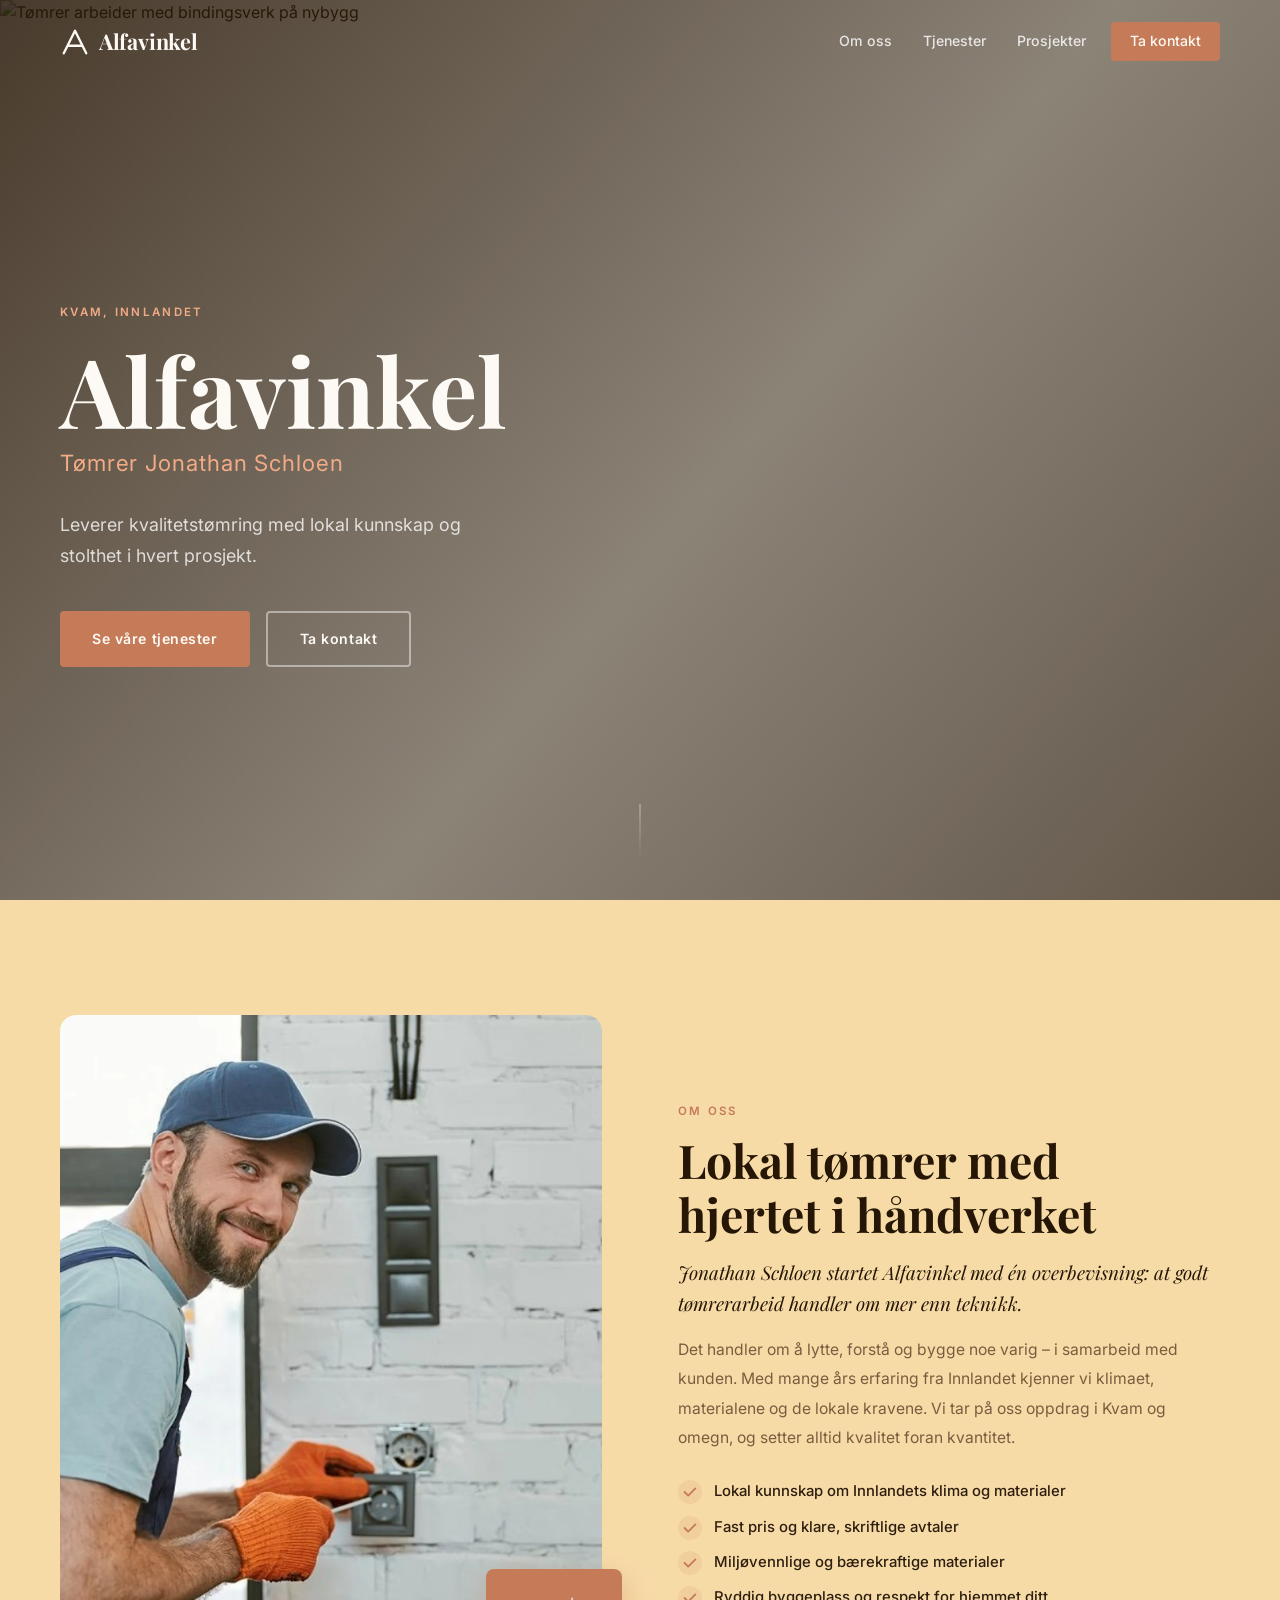
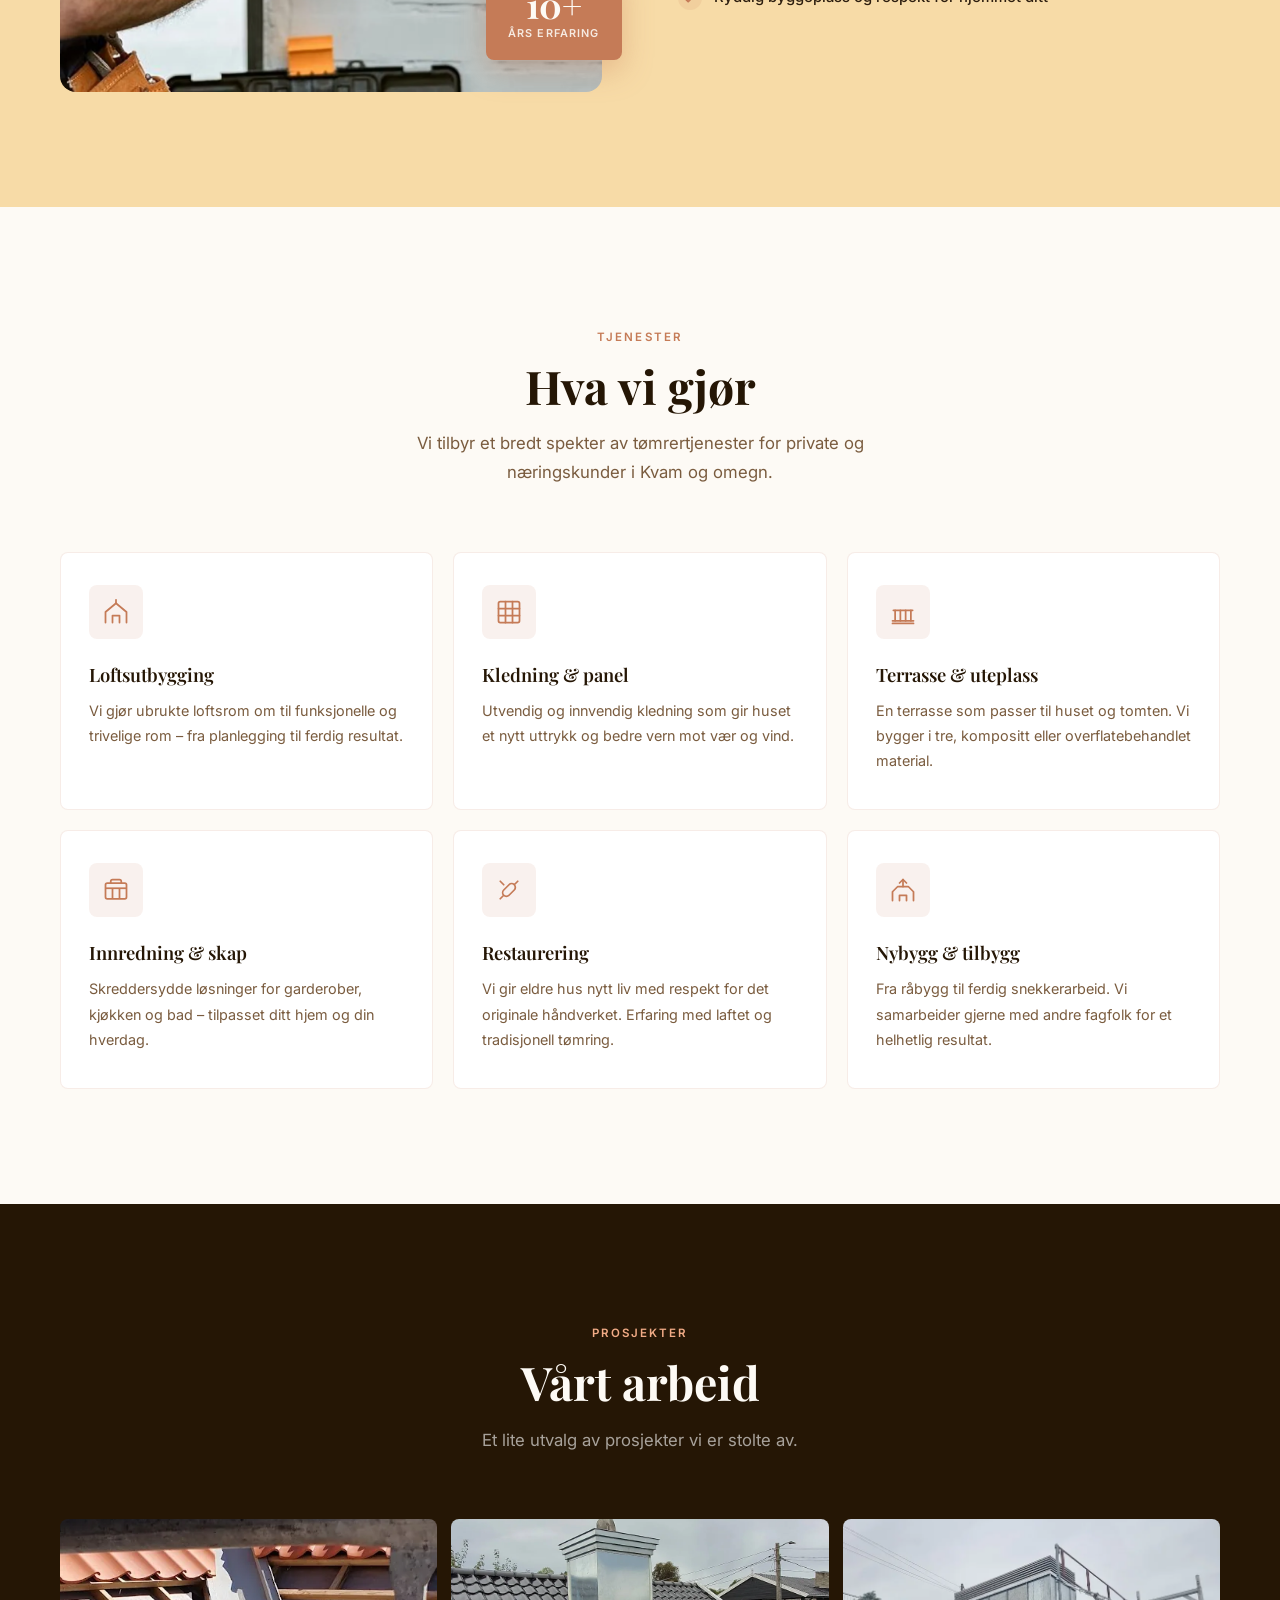
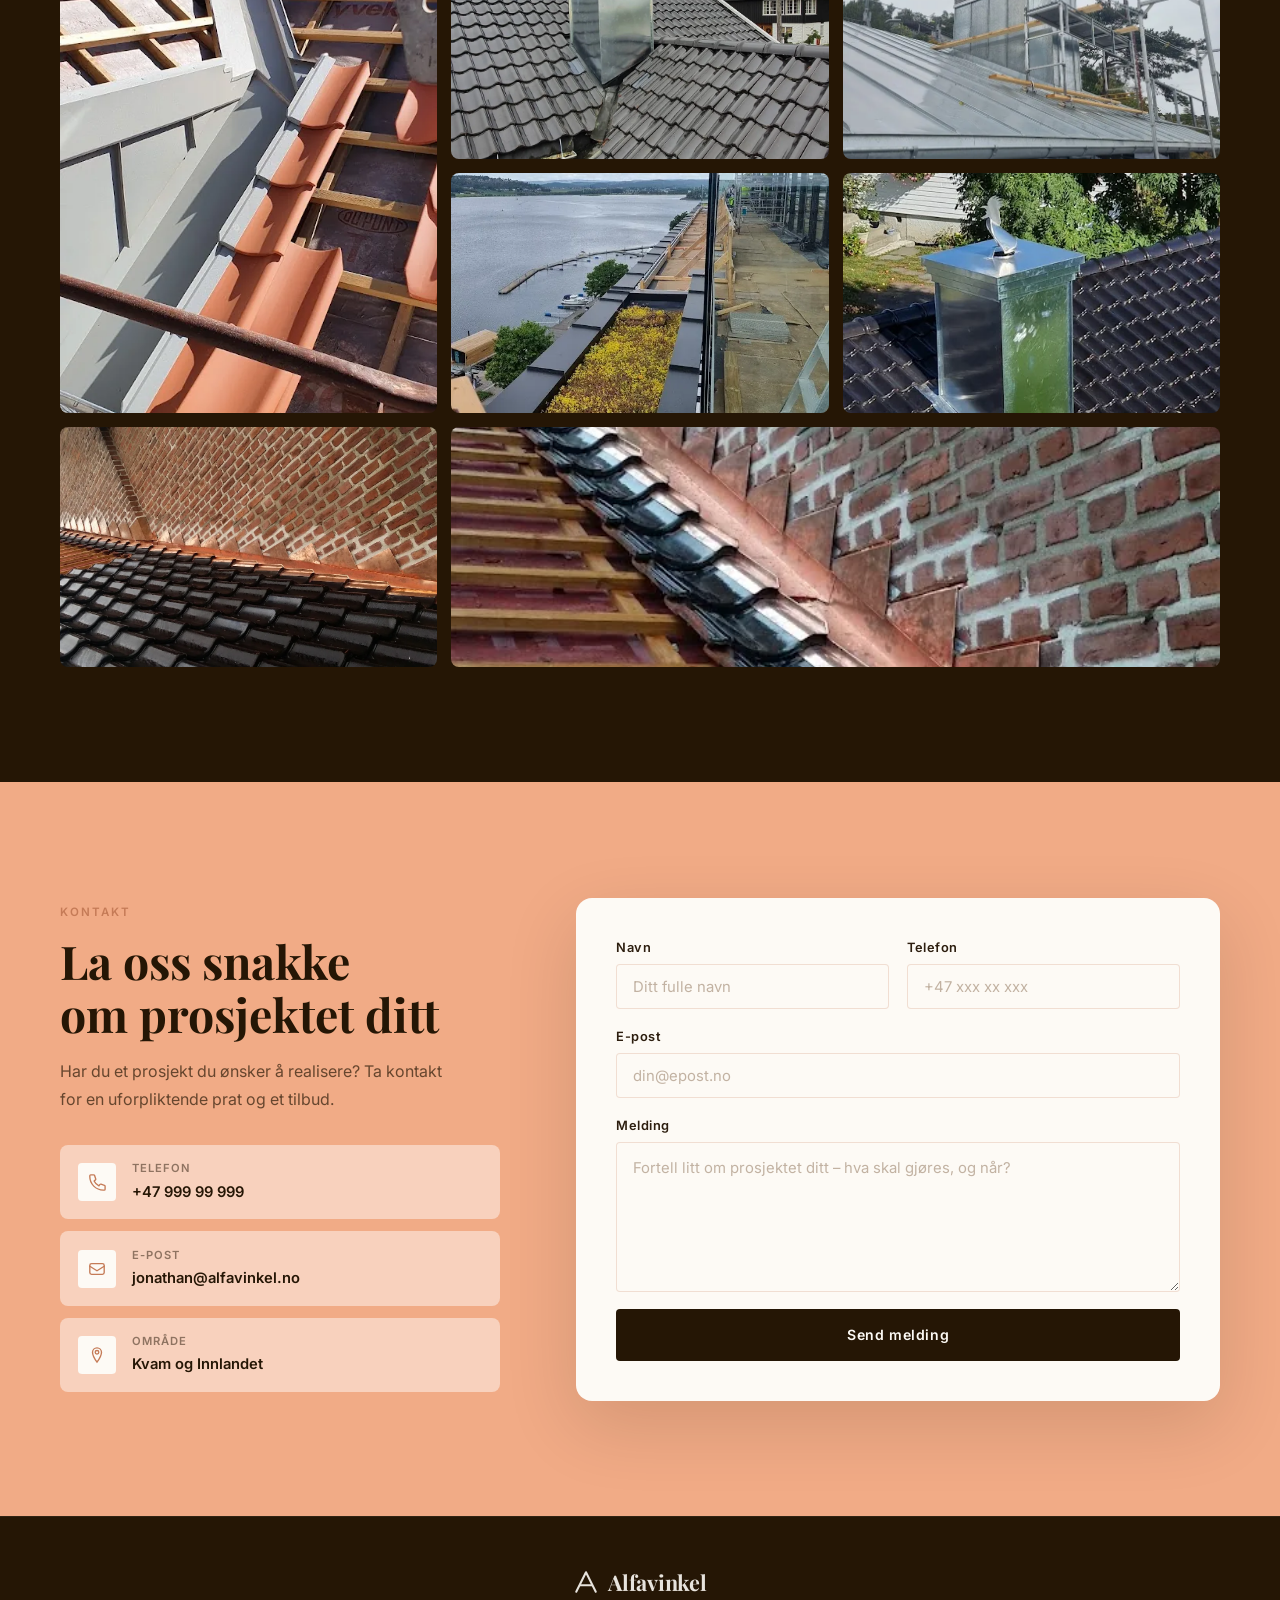
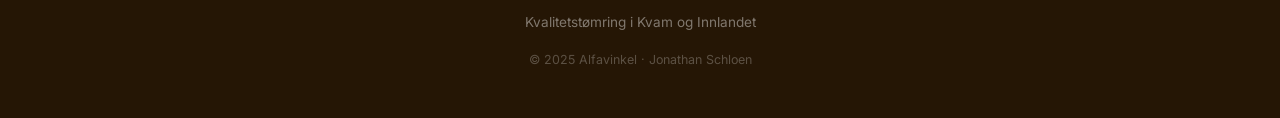
==== index.html @ 5df62e8f "Initial commit: Alfavinkel nettside Statisk nettside for tømrer Jonathan Schloen / Alfavinkel, Kvam " ====
<!DOCTYPE html>
<html lang="no">
<head>
  <meta charset="UTF-8">
  <meta name="viewport" content="width=device-width, initial-scale=1.0">
  <title>Alfavinkel – Tømrer i Kvam, Innlandet</title>
  <meta name="description" content="Alfavinkel tilbyr kvalitetstømring i Kvam og Innlandet. Jonathan Schloen – lokal tømrer med hjerte for håndverket.">
  <link rel="preconnect" href="https://fonts.googleapis.com">
  <link rel="preconnect" href="https://fonts.gstatic.com" crossorigin>
  <link href="https://fonts.googleapis.com/css2?family=Playfair+Display:ital,wght@0,400;0,600;0,700;1,400&family=Inter:wght@300;400;500;600&display=swap" rel="stylesheet">
  <link rel="stylesheet" href="style.css">
</head>
<body>

  <!-- HEADER -->
  <header class="header" id="header">
    <div class="container header__inner">
      <a href="#toppen" class="logo">
        <svg class="logo__mark" width="30" height="30" viewBox="0 0 32 32" fill="none" aria-hidden="true">
          <path d="M4 28L16 4L28 28" stroke="currentColor" stroke-width="2.5" stroke-linecap="round" stroke-linejoin="round"/>
          <path d="M9 20H23" stroke="currentColor" stroke-width="2.5" stroke-linecap="round"/>
        </svg>
        <span>Alfavinkel</span>
      </a>

      <nav class="nav" id="nav" aria-label="Hovedmeny">
        <ul class="nav__list">
          <li><a href="#om-oss" class="nav__link">Om oss</a></li>
          <li><a href="#tjenester" class="nav__link">Tjenester</a></li>
          <li><a href="#prosjekter" class="nav__link">Prosjekter</a></li>
          <li><a href="#kontakt" class="nav__link nav__cta">Ta kontakt</a></li>
        </ul>
      </nav>

      <button class="hamburger" id="hamburger" aria-label="Åpne meny" aria-expanded="false" aria-controls="nav">
        <span class="hamburger__bar"></span>
        <span class="hamburger__bar"></span>
        <span class="hamburger__bar"></span>
      </button>
    </div>
  </header>

  <!-- HERO -->
  <section class="hero" id="toppen">
    <div class="hero__media">
      <img
        src="https://images.unsplash.com/photo-1504328345606-18bbc8c9d7d1?auto=format&fit=crop&w=1920&q=80"
        alt="Tømrer arbeider med bindingsverk på nybygg"
        class="hero__img"
        loading="eager"
      >
    </div>
    <div class="hero__overlay" aria-hidden="true"></div>
    <div class="container hero__content">
      <p class="hero__eyebrow">Kvam, Innlandet</p>
      <h1 class="hero__title">Alfavinkel</h1>
      <p class="hero__subtitle">Tømrer Jonathan Schloen</p>
      <p class="hero__sub">Leverer kvalitetstømring med lokal kunnskap og stolthet i hvert prosjekt.</p>
      <div class="hero__actions">
        <a href="#tjenester" class="btn btn--primary">Se våre tjenester</a>
        <a href="#kontakt" class="btn btn--outline">Ta kontakt</a>
      </div>
    </div>
    <a href="#om-oss" class="hero__scroll" aria-label="Scroll ned til innhold">
      <div class="hero__scroll-line" aria-hidden="true"></div>
    </a>
  </section>

  <!-- OM OSS -->
  <section class="about" id="om-oss">
    <div class="about__inner">
      <div class="about__image-wrap">
        <img
          src="images/om-oss.webp"
          alt="Håndverker fra Alfavinkel i arbeid"
          class="about__img"
          loading="lazy"
        >
        <div class="about__badge" aria-hidden="true">
          <span class="about__badge-num">10+</span>
          <span class="about__badge-txt">års erfaring</span>
        </div>
      </div>
      <div class="about__content">
        <span class="section-label">Om oss</span>
        <h2 class="section-title">Lokal tømrer med<br>hjertet i håndverket</h2>
        <p class="about__lead">Jonathan Schloen startet Alfavinkel med én overbevisning: at godt tømrerarbeid handler om mer enn teknikk.</p>
        <p class="about__body">Det handler om å lytte, forstå og bygge noe varig – i samarbeid med kunden. Med mange års erfaring fra Innlandet kjenner vi klimaet, materialene og de lokale kravene. Vi tar på oss oppdrag i Kvam og omegn, og setter alltid kvalitet foran kvantitet.</p>
        <ul class="about__list">
          <li class="about__list-item">
            <svg width="20" height="20" viewBox="0 0 20 20" fill="none" aria-hidden="true"><path d="M4 10L8 14L16 6" stroke="currentColor" stroke-width="2" stroke-linecap="round" stroke-linejoin="round"/></svg>
            Lokal kunnskap om Innlandets klima og materialer
          </li>
          <li class="about__list-item">
            <svg width="20" height="20" viewBox="0 0 20 20" fill="none" aria-hidden="true"><path d="M4 10L8 14L16 6" stroke="currentColor" stroke-width="2" stroke-linecap="round" stroke-linejoin="round"/></svg>
            Fast pris og klare, skriftlige avtaler
          </li>
          <li class="about__list-item">
            <svg width="20" height="20" viewBox="0 0 20 20" fill="none" aria-hidden="true"><path d="M4 10L8 14L16 6" stroke="currentColor" stroke-width="2" stroke-linecap="round" stroke-linejoin="round"/></svg>
            Miljøvennlige og bærekraftige materialer
          </li>
          <li class="about__list-item">
            <svg width="20" height="20" viewBox="0 0 20 20" fill="none" aria-hidden="true"><path d="M4 10L8 14L16 6" stroke="currentColor" stroke-width="2" stroke-linecap="round" stroke-linejoin="round"/></svg>
            Ryddig byggeplass og respekt for hjemmet ditt
          </li>
        </ul>
      </div>
    </div>
  </section>

  <!-- TJENESTER -->
  <section class="services" id="tjenester">
    <div class="container">
      <div class="section-header">
        <span class="section-label">Tjenester</span>
        <h2 class="section-title">Hva vi gjør</h2>
        <p class="section-desc">Vi tilbyr et bredt spekter av tømrertjenester for private og næringskunder i Kvam og omegn.</p>
      </div>
      <div class="services__grid">

        <div class="service-card">
          <div class="service-card__icon" aria-hidden="true">
            <svg width="28" height="28" viewBox="0 0 32 32" fill="none">
              <path d="M4 28V16L16 6L28 16V28" stroke="currentColor" stroke-width="2" stroke-linecap="round" stroke-linejoin="round"/>
              <path d="M12 28V20H20V28" stroke="currentColor" stroke-width="2" stroke-linecap="round" stroke-linejoin="round"/>
              <path d="M16 6V2" stroke="currentColor" stroke-width="2" stroke-linecap="round"/>
            </svg>
          </div>
          <h3 class="service-card__title">Loftsutbygging</h3>
          <p class="service-card__text">Vi gjør ubrukte loftsrom om til funksjonelle og trivelige rom – fra planlegging til ferdig resultat.</p>
        </div>

        <div class="service-card">
          <div class="service-card__icon" aria-hidden="true">
            <svg width="28" height="28" viewBox="0 0 32 32" fill="none">
              <rect x="4" y="4" width="24" height="24" rx="2" stroke="currentColor" stroke-width="2"/>
              <path d="M4 12H28M4 20H28M12 4V28M20 4V28" stroke="currentColor" stroke-width="2" stroke-linecap="round"/>
            </svg>
          </div>
          <h3 class="service-card__title">Kledning & panel</h3>
          <p class="service-card__text">Utvendig og innvendig kledning som gir huset et nytt uttrykk og bedre vern mot vær og vind.</p>
        </div>

        <div class="service-card">
          <div class="service-card__icon" aria-hidden="true">
            <svg width="28" height="28" viewBox="0 0 32 32" fill="none">
              <path d="M4 26H28" stroke="currentColor" stroke-width="2" stroke-linecap="round"/>
              <path d="M7 26V14M13 26V14M19 26V14M25 26V14" stroke="currentColor" stroke-width="2" stroke-linecap="round"/>
              <path d="M5 14H27" stroke="currentColor" stroke-width="2" stroke-linecap="round"/>
              <path d="M4 29H28" stroke="currentColor" stroke-width="2" stroke-linecap="round"/>
            </svg>
          </div>
          <h3 class="service-card__title">Terrasse & uteplass</h3>
          <p class="service-card__text">En terrasse som passer til huset og tomten. Vi bygger i tre, kompositt eller overflatebehandlet material.</p>
        </div>

        <div class="service-card">
          <div class="service-card__icon" aria-hidden="true">
            <svg width="28" height="28" viewBox="0 0 32 32" fill="none">
              <rect x="4" y="8" width="24" height="18" rx="2" stroke="currentColor" stroke-width="2"/>
              <path d="M4 14H28" stroke="currentColor" stroke-width="2"/>
              <path d="M12 14V26M20 14V26" stroke="currentColor" stroke-width="2"/>
              <path d="M10 8V6C10 4.9 10.9 4 12 4H20C21.1 4 22 4.9 22 6V8" stroke="currentColor" stroke-width="2"/>
            </svg>
          </div>
          <h3 class="service-card__title">Innredning & skap</h3>
          <p class="service-card__text">Skreddersydde løsninger for garderober, kjøkken og bad – tilpasset ditt hjem og din hverdag.</p>
        </div>

        <div class="service-card">
          <div class="service-card__icon" aria-hidden="true">
            <svg width="28" height="28" viewBox="0 0 32 32" fill="none">
              <path d="M6 26L10 22M26 6L22 10M10 22C8.34 20.34 8.34 17.66 10 16L16 10C17.66 8.34 20.34 8.34 22 10C23.66 11.66 23.66 14.34 22 16L16 22C14.34 23.66 11.66 23.66 10 22Z" stroke="currentColor" stroke-width="2" stroke-linecap="round" stroke-linejoin="round"/>
              <path d="M6 6L10 10" stroke="currentColor" stroke-width="2" stroke-linecap="round"/>
            </svg>
          </div>
          <h3 class="service-card__title">Restaurering</h3>
          <p class="service-card__text">Vi gir eldre hus nytt liv med respekt for det originale håndverket. Erfaring med laftet og tradisjonell tømring.</p>
        </div>

        <div class="service-card">
          <div class="service-card__icon" aria-hidden="true">
            <svg width="28" height="28" viewBox="0 0 32 32" fill="none">
              <path d="M4 28V18L10 12H22L28 18V28" stroke="currentColor" stroke-width="2" stroke-linecap="round" stroke-linejoin="round"/>
              <path d="M16 12V4" stroke="currentColor" stroke-width="2" stroke-linecap="round"/>
              <path d="M12 8L16 4L20 8" stroke="currentColor" stroke-width="2" stroke-linecap="round" stroke-linejoin="round"/>
              <path d="M12 28V22H20V28" stroke="currentColor" stroke-width="2" stroke-linecap="round" stroke-linejoin="round"/>
            </svg>
          </div>
          <h3 class="service-card__title">Nybygg & tilbygg</h3>
          <p class="service-card__text">Fra råbygg til ferdig snekkerarbeid. Vi samarbeider gjerne med andre fagfolk for et helhetlig resultat.</p>
        </div>

      </div>
    </div>
  </section>

  <!-- PROSJEKTER / GALLERI -->
  <section class="gallery" id="prosjekter">
    <div class="container">
      <div class="section-header">
        <span class="section-label section-label--light">Prosjekter</span>
        <h2 class="section-title section-title--light">Vårt arbeid</h2>
        <p class="section-desc section-desc--light">Et lite utvalg av prosjekter vi er stolte av.</p>
      </div>
      <div class="gallery__grid">

        <div class="gallery__item">
          <img
            src="images/prosjekt-03.webp"
            alt="Prosjekt – Alfavinkel"
            loading="lazy"
          >
          <div class="gallery__overlay">
            <span class="gallery__label">Prosjekt</span>
          </div>
        </div>

        <div class="gallery__item">
          <img
            src="images/prosjekt-05.webp"
            alt="Prosjekt – Alfavinkel"
            loading="lazy"
          >
          <div class="gallery__overlay">
            <span class="gallery__label">Prosjekt</span>
          </div>
        </div>

        <div class="gallery__item">
          <img
            src="images/prosjekt-07.webp"
            alt="Prosjekt – Alfavinkel"
            loading="lazy"
          >
          <div class="gallery__overlay">
            <span class="gallery__label">Prosjekt</span>
          </div>
        </div>

        <div class="gallery__item">
          <img
            src="images/prosjekt-08.webp"
            alt="Prosjekt – Alfavinkel"
            loading="lazy"
          >
          <div class="gallery__overlay">
            <span class="gallery__label">Prosjekt</span>
          </div>
        </div>

        <div class="gallery__item">
          <img
            src="images/prosjekt-09.webp"
            alt="Prosjekt – Alfavinkel"
            loading="lazy"
          >
          <div class="gallery__overlay">
            <span class="gallery__label">Prosjekt</span>
          </div>
        </div>

        <div class="gallery__item">
          <img
            src="images/prosjekt-12.webp"
            alt="Prosjekt – Alfavinkel"
            loading="lazy"
          >
          <div class="gallery__overlay">
            <span class="gallery__label">Prosjekt</span>
          </div>
        </div>

        <div class="gallery__item">
          <img
            src="images/prosjekt-13.webp"
            alt="Prosjekt – Alfavinkel"
            loading="lazy"
          >
          <div class="gallery__overlay">
            <span class="gallery__label">Prosjekt</span>
          </div>
        </div>

      </div>
    </div>
  </section>

  <!-- KONTAKT -->
  <section class="contact" id="kontakt">
    <div class="container">
      <div class="contact__inner">
        <div class="contact__info">
          <span class="section-label">Kontakt</span>
          <h2 class="section-title">La oss snakke<br>om prosjektet ditt</h2>
          <p class="contact__intro">Har du et prosjekt du ønsker å realisere? Ta kontakt for en uforpliktende prat og et tilbud.</p>
          <div class="contact__details">

            <a href="tel:+4799999999" class="contact__detail-item">
              <div class="contact__detail-icon" aria-hidden="true">
                <svg width="18" height="18" viewBox="0 0 20 20" fill="none"><path d="M2 3C2 2.45 2.45 2 3 2H6.28C6.76 2 7.18 2.31 7.33 2.77L8.6 6.57C8.73 6.97 8.6 7.41 8.28 7.67L6.76 8.84C7.84 11.06 9.94 13.16 12.16 14.24L13.33 12.72C13.59 12.4 14.03 12.27 14.43 12.4L18.23 13.67C18.69 13.82 19 14.24 19 14.72V18C19 18.55 18.55 19 18 19H17C8.72 19 2 12.28 2 4V3Z" stroke="currentColor" stroke-width="1.5" stroke-linejoin="round"/></svg>
              </div>
              <div>
                <span class="contact__detail-label">Telefon</span>
                <span class="contact__detail-value">+47 999 99 999</span>
              </div>
            </a>

            <a href="mailto:jonathan@alfavinkel.no" class="contact__detail-item">
              <div class="contact__detail-icon" aria-hidden="true">
                <svg width="18" height="18" viewBox="0 0 20 20" fill="none"><rect x="2" y="4" width="16" height="12" rx="2" stroke="currentColor" stroke-width="1.5"/><path d="M2 7L10 12L18 7" stroke="currentColor" stroke-width="1.5" stroke-linecap="round"/></svg>
              </div>
              <div>
                <span class="contact__detail-label">E-post</span>
                <span class="contact__detail-value">jonathan@alfavinkel.no</span>
              </div>
            </a>

            <div class="contact__detail-item">
              <div class="contact__detail-icon" aria-hidden="true">
                <svg width="18" height="18" viewBox="0 0 20 20" fill="none"><path d="M10 2C7.24 2 5 4.24 5 7C5 11.25 10 18 10 18C10 18 15 11.25 15 7C15 4.24 12.76 2 10 2ZM10 9C8.9 9 8 8.1 8 7C8 5.9 8.9 5 10 5C11.1 5 12 5.9 12 7C12 8.1 11.1 9 10 9Z" stroke="currentColor" stroke-width="1.5"/></svg>
              </div>
              <div>
                <span class="contact__detail-label">Område</span>
                <span class="contact__detail-value">Kvam og Innlandet</span>
              </div>
            </div>

          </div>
        </div>

        <form class="contact__form" onsubmit="return false;" novalidate>
          <div class="form-row">
            <div class="form-group">
              <label for="name">Navn</label>
              <input type="text" id="name" name="name" placeholder="Ditt fulle navn" autocomplete="name">
            </div>
            <div class="form-group">
              <label for="phone">Telefon</label>
              <input type="tel" id="phone" name="phone" placeholder="+47 xxx xx xxx" autocomplete="tel">
            </div>
          </div>
          <div class="form-group">
            <label for="email">E-post</label>
            <input type="email" id="email" name="email" placeholder="din@epost.no" autocomplete="email">
          </div>
          <div class="form-group">
            <label for="message">Melding</label>
            <textarea id="message" name="message" rows="5" placeholder="Fortell litt om prosjektet ditt – hva skal gjøres, og når?"></textarea>
          </div>
          <button type="submit" class="btn btn--dark btn--full">Send melding</button>
        </form>

      </div>
    </div>
  </section>

  <!-- FOOTER -->
  <footer class="footer">
    <div class="container footer__inner">
      <a href="#toppen" class="logo footer__logo">
        <svg class="logo__mark" width="26" height="26" viewBox="0 0 32 32" fill="none" aria-hidden="true">
          <path d="M4 28L16 4L28 28" stroke="currentColor" stroke-width="2.5" stroke-linecap="round" stroke-linejoin="round"/>
          <path d="M9 20H23" stroke="currentColor" stroke-width="2.5" stroke-linecap="round"/>
        </svg>
        <span>Alfavinkel</span>
      </a>
      <p class="footer__tagline">Kvalitetstømring i Kvam og Innlandet</p>
      <p class="footer__copy">© 2025 Alfavinkel · Jonathan Schloen</p>
    </div>
  </footer>

  <script src="script.js"></script>
</body>
</html>
---- style.css ----
/* =============================================
   ALFAVINKEL · style.css
   ============================================= */

:root {
  --dark:   #251605;
  --accent: #C57B57;
  --warm:   #F1AB86;
  --light:  #F7DBA7;
  --steel:  #9CAFB7;
  --white:  #FDFAF5;
  --text:   #2D1E0F;
  --muted:  #7A5C3F;

  --ff-heading: 'Playfair Display', Georgia, serif;
  --ff-body:    'Inter', system-ui, -apple-system, sans-serif;

  --radius-sm: 4px;
  --radius:    8px;
  --radius-lg: 16px;

  --ease: cubic-bezier(0.4, 0, 0.2, 1);
  --t:    0.28s;

  --container: 1160px;
}

/* =============================================
   RESET & BASE
   ============================================= */
*, *::before, *::after {
  box-sizing: border-box;
  margin: 0;
  padding: 0;
}

html {
  scroll-behavior: smooth;
  -webkit-text-size-adjust: 100%;
}

body {
  font-family: var(--ff-body);
  font-size: 1rem;
  line-height: 1.6;
  color: var(--text);
  background: var(--white);
  overflow-x: hidden;
}

img {
  display: block;
  max-width: 100%;
}

a {
  text-decoration: none;
  color: inherit;
}

ul {
  list-style: none;
}

button {
  cursor: pointer;
  border: none;
  background: none;
  font: inherit;
}

/* =============================================
   UTILITY
   ============================================= */
.container {
  width: min(var(--container), 100% - 2.5rem);
  margin-inline: auto;
}

/* Section labels */
.section-label {
  display: inline-block;
  font-size: 0.72rem;
  font-weight: 600;
  letter-spacing: 0.18em;
  text-transform: uppercase;
  color: var(--accent);
  margin-bottom: 0.85rem;
}
.section-label--light {
  color: var(--warm);
}

/* Section headings */
.section-title {
  font-family: var(--ff-heading);
  font-size: clamp(1.9rem, 3.8vw, 2.9rem);
  font-weight: 700;
  line-height: 1.15;
  color: var(--dark);
  margin-bottom: 1rem;
}
.section-title--light {
  color: var(--white);
}

/* Section desc */
.section-desc {
  font-size: 1.05rem;
  color: var(--muted);
  line-height: 1.75;
  max-width: 480px;
}
.section-desc--light {
  color: rgba(255, 255, 255, 0.6);
}

/* Centered section header */
.section-header {
  text-align: center;
  margin-bottom: clamp(2.5rem, 5vw, 4rem);
}
.section-header .section-desc {
  margin-inline: auto;
}

/* =============================================
   BUTTONS
   ============================================= */
.btn {
  display: inline-flex;
  align-items: center;
  justify-content: center;
  gap: 0.5rem;
  padding: 0.9rem 2rem;
  font-family: var(--ff-body);
  font-size: 0.88rem;
  font-weight: 600;
  letter-spacing: 0.04em;
  border-radius: var(--radius-sm);
  transition: background var(--t) var(--ease),
              color var(--t) var(--ease),
              border-color var(--t) var(--ease),
              transform var(--t) var(--ease),
              box-shadow var(--t) var(--ease);
  min-height: 50px;
  white-space: nowrap;
}

.btn--primary {
  background: var(--accent);
  color: var(--white);
}
.btn--primary:hover {
  background: #ae6340;
  transform: translateY(-2px);
  box-shadow: 0 8px 24px rgba(197, 123, 87, 0.38);
}

.btn--outline {
  background: transparent;
  color: var(--white);
  border: 2px solid rgba(255, 255, 255, 0.45);
}
.btn--outline:hover {
  background: rgba(255, 255, 255, 0.1);
  border-color: rgba(255, 255, 255, 0.85);
}

.btn--dark {
  background: var(--dark);
  color: var(--white);
}
.btn--dark:hover {
  background: #3d2510;
  transform: translateY(-2px);
  box-shadow: 0 8px 24px rgba(37, 22, 5, 0.3);
}

.btn--full {
  width: 100%;
}

/* =============================================
   HEADER
   ============================================= */
.header {
  position: fixed;
  inset-block-start: 0;
  inset-inline: 0;
  z-index: 200;
  padding-block: 1.4rem;
  transition: background var(--t) var(--ease),
              padding var(--t) var(--ease),
              box-shadow var(--t) var(--ease);
}

.header.scrolled {
  background: var(--dark);
  padding-block: 0.9rem;
  box-shadow: 0 2px 24px rgba(0, 0, 0, 0.35);
}

.header__inner {
  display: flex;
  align-items: center;
  justify-content: space-between;
  gap: 1.5rem;
}

/* Logo */
.logo {
  display: flex;
  align-items: center;
  gap: 0.55rem;
  color: var(--white);
  font-family: var(--ff-heading);
  font-size: 1.35rem;
  font-weight: 700;
  letter-spacing: -0.01em;
  flex-shrink: 0;
}
.logo__mark {
  flex-shrink: 0;
}

/* Nav */
.nav__list {
  display: flex;
  align-items: center;
  gap: 0.15rem;
}

.nav__link {
  display: block;
  padding: 0.5rem 0.9rem;
  color: rgba(255, 255, 255, 0.82);
  font-size: 0.88rem;
  font-weight: 500;
  border-radius: var(--radius-sm);
  transition: color var(--t), background var(--t);
}
.nav__link:hover {
  color: var(--white);
  background: rgba(255, 255, 255, 0.09);
}

.nav__cta {
  background: var(--accent);
  color: var(--white) !important;
  padding: 0.5rem 1.2rem;
  margin-left: 0.5rem;
}
.nav__cta:hover {
  background: #ae6340 !important;
}

/* Hamburger */
.hamburger {
  display: none;
  flex-direction: column;
  justify-content: center;
  gap: 5px;
  width: 44px;
  height: 44px;
  padding: 0.6rem;
  flex-shrink: 0;
}
.hamburger__bar {
  display: block;
  width: 22px;
  height: 2px;
  background: var(--white);
  border-radius: 2px;
  transition: transform var(--t) var(--ease),
              opacity var(--t) var(--ease);
  transform-origin: center;
}
.hamburger.open .hamburger__bar:nth-child(1) {
  transform: translateY(7px) rotate(45deg);
}
.hamburger.open .hamburger__bar:nth-child(2) {
  opacity: 0;
  transform: scaleX(0);
}
.hamburger.open .hamburger__bar:nth-child(3) {
  transform: translateY(-7px) rotate(-45deg);
}

/* =============================================
   HERO
   ============================================= */
.hero {
  position: relative;
  height: 100svh;
  min-height: 580px;
  max-height: 1000px;
  display: flex;
  align-items: center;
  overflow: hidden;
}

.hero__media {
  position: absolute;
  inset: 0;
}

.hero__img {
  width: 100%;
  height: 100%;
  object-fit: cover;
  transform: scale(1.06);
  animation: heroZoom 14s var(--ease) forwards;
}

@keyframes heroZoom {
  to { transform: scale(1); }
}

.hero__overlay {
  position: absolute;
  inset: 0;
  background: linear-gradient(
    130deg,
    rgba(37, 22, 5, 0.84) 0%,
    rgba(37, 22, 5, 0.52) 55%,
    rgba(37, 22, 5, 0.72) 100%
  );
}

.hero__content {
  position: relative;
  z-index: 2;
  padding-top: 70px;
  animation: fadeUp 0.85s var(--ease) 0.15s both;
}

@keyframes fadeUp {
  from {
    opacity: 0;
    transform: translateY(28px);
  }
  to {
    opacity: 1;
    transform: translateY(0);
  }
}

.hero__eyebrow {
  font-size: 0.72rem;
  font-weight: 600;
  letter-spacing: 0.2em;
  text-transform: uppercase;
  color: var(--warm);
  margin-bottom: 1.2rem;
}

.hero__title {
  font-family: var(--ff-heading);
  font-size: clamp(3rem, 7.5vw, 6.5rem);
  font-weight: 700;
  line-height: 1.0;
  color: var(--white);
  margin-bottom: 0.5rem;
}

.hero__subtitle {
  font-family: var(--ff-body);
  font-size: clamp(1rem, 2vw, 1.4rem);
  font-weight: 400;
  letter-spacing: 0.04em;
  color: var(--warm);
  margin-bottom: 1.75rem;
}

.hero__sub {
  font-size: clamp(0.95rem, 1.6vw, 1.12rem);
  line-height: 1.75;
  color: rgba(255, 255, 255, 0.78);
  margin-bottom: 2.5rem;
  max-width: 460px;
}

.hero__actions {
  display: flex;
  gap: 1rem;
  flex-wrap: wrap;
}

/* Scroll indicator */
.hero__scroll {
  position: absolute;
  bottom: 2.5rem;
  left: 50%;
  transform: translateX(-50%);
  z-index: 2;
  display: flex;
  flex-direction: column;
  align-items: center;
}

.hero__scroll-line {
  width: 1px;
  height: 56px;
  background: linear-gradient(to bottom, rgba(255,255,255,0.55), transparent);
  animation: scrollAnim 2.2s ease-in-out infinite;
}

@keyframes scrollAnim {
  0%   { transform: scaleY(0); transform-origin: top; opacity: 1; }
  45%  { transform: scaleY(1); transform-origin: top; opacity: 1; }
  46%  { transform-origin: bottom; }
  100% { transform: scaleY(0); transform-origin: bottom; opacity: 0; }
}

/* =============================================
   ABOUT
   ============================================= */
.about {
  background: var(--light);
  padding-block: clamp(4rem, 9vw, 7.5rem);
}

.about__inner {
  width: min(var(--container), 100% - 2.5rem);
  margin-inline: auto;
  display: grid;
  grid-template-columns: 1fr 1fr;
  gap: clamp(2.5rem, 6vw, 5.5rem);
  align-items: center;
}

.about__image-wrap {
  position: relative;
  border-radius: var(--radius-lg);
  overflow: visible;
  aspect-ratio: 4 / 5;
}

.about__img {
  width: 100%;
  height: 100%;
  object-fit: cover;
  border-radius: var(--radius-lg);
  transition: transform 0.65s var(--ease);
}
.about__image-wrap:hover .about__img {
  transform: scale(1.03);
}

/* Clip overflow on hover zoom */
.about__image-wrap::before {
  content: '';
  position: absolute;
  inset: 0;
  border-radius: var(--radius-lg);
  overflow: hidden;
  z-index: 0;
  pointer-events: none;
}

.about__badge {
  position: absolute;
  bottom: 2rem;
  right: -1.25rem;
  background: var(--accent);
  color: var(--white);
  padding: 1.1rem 1.4rem;
  border-radius: var(--radius);
  text-align: center;
  box-shadow: 0 10px 30px rgba(197, 123, 87, 0.38);
  z-index: 2;
}
.about__badge-num {
  display: block;
  font-family: var(--ff-heading);
  font-size: 2.2rem;
  font-weight: 700;
  line-height: 1;
  margin-bottom: 0.2rem;
}
.about__badge-txt {
  display: block;
  font-size: 0.68rem;
  font-weight: 600;
  letter-spacing: 0.1em;
  text-transform: uppercase;
  opacity: 0.88;
}

.about__content {
  padding-block: 1rem;
}

.about__lead {
  font-family: var(--ff-heading);
  font-size: 1.18rem;
  font-style: italic;
  color: var(--dark);
  line-height: 1.65;
  margin-bottom: 1rem;
}

.about__body {
  font-size: 0.98rem;
  line-height: 1.85;
  color: var(--muted);
  margin-bottom: 1.8rem;
}

.about__list {
  display: flex;
  flex-direction: column;
  gap: 0.7rem;
}

.about__list-item {
  display: flex;
  align-items: center;
  gap: 0.75rem;
  font-size: 0.93rem;
  font-weight: 500;
  color: var(--text);
}
.about__list-item svg {
  color: var(--accent);
  flex-shrink: 0;
  background: rgba(197, 123, 87, 0.12);
  border-radius: 50%;
  padding: 3px;
  width: 24px;
  height: 24px;
}

/* =============================================
   SERVICES
   ============================================= */
.services {
  padding-block: clamp(4rem, 9vw, 7.5rem);
  background: #FDFAF5;
}

.services__grid {
  display: grid;
  grid-template-columns: repeat(3, 1fr);
  gap: 1.25rem;
}

.service-card {
  padding: 2rem 1.75rem 2.25rem;
  background: #fff;
  border: 1.5px solid rgba(197, 123, 87, 0.14);
  border-radius: var(--radius);
  transition: border-color var(--t) var(--ease),
              transform var(--t) var(--ease),
              box-shadow var(--t) var(--ease);
}
.service-card:hover {
  border-color: var(--accent);
  transform: translateY(-5px);
  box-shadow: 0 18px 48px rgba(37, 22, 5, 0.08);
}

.service-card__icon {
  width: 54px;
  height: 54px;
  background: rgba(197, 123, 87, 0.1);
  border-radius: var(--radius);
  display: flex;
  align-items: center;
  justify-content: center;
  color: var(--accent);
  margin-bottom: 1.3rem;
  transition: background var(--t) var(--ease),
              color var(--t) var(--ease);
}
.service-card:hover .service-card__icon {
  background: var(--accent);
  color: var(--white);
}

.service-card__title {
  font-family: var(--ff-heading);
  font-size: 1.15rem;
  font-weight: 600;
  color: var(--dark);
  margin-bottom: 0.55rem;
}

.service-card__text {
  font-size: 0.9rem;
  line-height: 1.75;
  color: var(--muted);
}

/* =============================================
   GALLERY
   ============================================= */
.gallery {
  background: var(--dark);
  padding-block: clamp(4rem, 9vw, 7.5rem);
}

.gallery__grid {
  display: grid;
  grid-template-columns: repeat(3, 1fr);
  grid-template-rows: 240px 240px 240px;
  gap: 0.875rem;
}

/* Explicit placement for asymmetric 7-bilde layout */
.gallery__item:nth-child(1) { grid-column: 1;     grid-row: 1 / 3; }
.gallery__item:nth-child(2) { grid-column: 2;     grid-row: 1; }
.gallery__item:nth-child(3) { grid-column: 3;     grid-row: 1; }
.gallery__item:nth-child(4) { grid-column: 2;     grid-row: 2; }
.gallery__item:nth-child(5) { grid-column: 3;     grid-row: 2; }
.gallery__item:nth-child(6) { grid-column: 1;     grid-row: 3; }
.gallery__item:nth-child(7) { grid-column: 2 / 4; grid-row: 3; }

.gallery__item {
  position: relative;
  border-radius: var(--radius);
  overflow: hidden;
  background: rgba(255,255,255,0.05);
}

.gallery__item img {
  width: 100%;
  height: 100%;
  object-fit: cover;
  transition: transform 0.65s var(--ease);
}
.gallery__item:hover img {
  transform: scale(1.07);
}

.gallery__overlay {
  position: absolute;
  inset: 0;
  background: linear-gradient(
    to top,
    rgba(37, 22, 5, 0.78) 0%,
    transparent 55%
  );
  opacity: 0;
  transition: opacity var(--t) var(--ease);
  display: flex;
  align-items: flex-end;
  padding: 1.25rem 1.35rem;
}
.gallery__item:hover .gallery__overlay {
  opacity: 1;
}

.gallery__label {
  color: var(--white);
  font-size: 0.8rem;
  font-weight: 600;
  letter-spacing: 0.1em;
  text-transform: uppercase;
  border-bottom: 2px solid var(--accent);
  padding-bottom: 2px;
}

/* =============================================
   CONTACT
   ============================================= */
.contact {
  background: var(--warm);
  padding-block: clamp(4rem, 9vw, 7.5rem);
}

.contact__inner {
  display: grid;
  grid-template-columns: 1fr 1.1fr;
  gap: clamp(2.5rem, 6vw, 5rem);
  align-items: start;
}

.contact .section-title {
  color: var(--dark);
}

.contact__intro {
  font-size: 1rem;
  line-height: 1.75;
  color: rgba(37, 22, 5, 0.68);
  margin-bottom: 2rem;
  max-width: 400px;
}

.contact__details {
  display: flex;
  flex-direction: column;
  gap: 0.75rem;
}

.contact__detail-item {
  display: flex;
  align-items: center;
  gap: 1rem;
  padding: 0.95rem 1.1rem;
  background: rgba(255, 255, 255, 0.45);
  border-radius: var(--radius);
  color: var(--dark);
  transition: background var(--t) var(--ease),
              transform var(--t) var(--ease);
}
.contact__detail-item:hover {
  background: rgba(255, 255, 255, 0.65);
  transform: translateX(4px);
}

.contact__detail-icon {
  width: 38px;
  height: 38px;
  background: var(--white);
  border-radius: var(--radius-sm);
  display: flex;
  align-items: center;
  justify-content: center;
  color: var(--accent);
  flex-shrink: 0;
}

.contact__detail-label {
  display: block;
  font-size: 0.7rem;
  font-weight: 600;
  letter-spacing: 0.1em;
  text-transform: uppercase;
  color: rgba(37, 22, 5, 0.5);
  margin-bottom: 0.15rem;
}
.contact__detail-value {
  display: block;
  font-size: 0.92rem;
  font-weight: 600;
  color: var(--dark);
}

/* Form */
.contact__form {
  background: var(--white);
  border-radius: var(--radius-lg);
  padding: clamp(1.75rem, 4vw, 2.5rem);
  box-shadow: 0 24px 72px rgba(37, 22, 5, 0.14);
  display: flex;
  flex-direction: column;
  gap: 1.1rem;
}

.form-row {
  display: grid;
  grid-template-columns: 1fr 1fr;
  gap: 1.1rem;
}

.form-group {
  display: flex;
  flex-direction: column;
  gap: 0.38rem;
}

.form-group label {
  font-size: 0.8rem;
  font-weight: 600;
  letter-spacing: 0.04em;
  color: var(--text);
}

.form-group input,
.form-group textarea {
  padding: 0.78rem 1rem;
  border: 1.5px solid rgba(197, 123, 87, 0.22);
  border-radius: var(--radius-sm);
  font-family: var(--ff-body);
  font-size: 0.93rem;
  color: var(--text);
  background: var(--white);
  transition: border-color var(--t) var(--ease),
              box-shadow var(--t) var(--ease);
  outline: none;
  -webkit-appearance: none;
}
.form-group input::placeholder,
.form-group textarea::placeholder {
  color: rgba(122, 92, 63, 0.45);
}
.form-group input:focus,
.form-group textarea:focus {
  border-color: var(--accent);
  box-shadow: 0 0 0 3px rgba(197, 123, 87, 0.14);
}

.form-group textarea {
  resize: vertical;
  min-height: 120px;
  line-height: 1.65;
}

/* =============================================
   FOOTER
   ============================================= */
.footer {
  background: var(--dark);
  padding-block: 3rem;
  border-top: 1px solid rgba(255, 255, 255, 0.06);
}

.footer__inner {
  display: flex;
  flex-direction: column;
  align-items: center;
  gap: 0.6rem;
  text-align: center;
}

.footer__logo {
  color: var(--white);
  opacity: 0.9;
  transition: opacity var(--t);
}
.footer__logo:hover {
  opacity: 1;
}

.footer__tagline {
  font-size: 0.85rem;
  color: rgba(255, 255, 255, 0.42);
  margin-top: 0.2rem;
}

.footer__copy {
  font-size: 0.78rem;
  color: rgba(255, 255, 255, 0.25);
  margin-top: 0.4rem;
}

/* =============================================
   SCROLL ANIMATIONS
   ============================================= */
.service-card,
.gallery__item,
.contact__detail-item,
.about__content,
.about__image-wrap {
  opacity: 0;
  transform: translateY(22px);
  transition: opacity 0.55s var(--ease),
              transform 0.55s var(--ease);
}

.service-card.is-visible,
.gallery__item.is-visible,
.contact__detail-item.is-visible,
.about__content.is-visible,
.about__image-wrap.is-visible {
  opacity: 1;
  transform: translateY(0);
}

/* =============================================
   RESPONSIVE — TABLET (max 960px)
   ============================================= */
@media (max-width: 960px) {
  .services__grid {
    grid-template-columns: repeat(2, 1fr);
  }

  .about__inner {
    grid-template-columns: 1fr;
    gap: 3rem;
  }
  .about__image-wrap {
    aspect-ratio: 16 / 9;
    max-height: 420px;
  }
  .about__badge {
    right: 1rem;
    bottom: 1.5rem;
  }

  .contact__inner {
    grid-template-columns: 1fr;
    gap: 3rem;
  }
  .contact__intro {
    max-width: 100%;
  }

  .gallery__grid {
    grid-template-columns: repeat(2, 1fr);
    grid-template-rows: 220px 220px 220px 220px 220px;
  }
  .gallery__item:nth-child(1) { grid-column: 1;     grid-row: 1 / 3; }
  .gallery__item:nth-child(2) { grid-column: 2;     grid-row: 1; }
  .gallery__item:nth-child(3) { grid-column: 2;     grid-row: 2; }
  .gallery__item:nth-child(4) { grid-column: 1;     grid-row: 3; }
  .gallery__item:nth-child(5) { grid-column: 2;     grid-row: 3; }
  .gallery__item:nth-child(6) { grid-column: 1;     grid-row: 4; }
  .gallery__item:nth-child(7) { grid-column: 2;     grid-row: 4 / 6; }
}

/* =============================================
   RESPONSIVE — MOBILE (max 640px)
   ============================================= */
@media (max-width: 640px) {
  /* Show hamburger, hide desktop nav */
  .hamburger {
    display: flex;
  }

  .nav {
    position: fixed;
    top: 0;
    right: -100%;
    bottom: 0;
    width: min(310px, 85vw);
    background: var(--dark);
    padding: 5rem 1.75rem 2rem;
    transition: right var(--t) var(--ease);
    z-index: 199;
    box-shadow: -12px 0 48px rgba(0, 0, 0, 0.4);
    overflow-y: auto;
  }
  .nav.open {
    right: 0;
  }

  .nav__list {
    flex-direction: column;
    align-items: flex-start;
    gap: 0.4rem;
  }
  .nav__link {
    font-size: 1.15rem;
    padding: 0.75rem 1rem;
    width: 100%;
    border-radius: var(--radius-sm);
  }
  .nav__cta {
    margin-left: 0;
    margin-top: 0.75rem;
    text-align: center;
    justify-content: center;
    display: flex;
  }

  /* Hero */
  .hero__title {
    font-size: clamp(2.5rem, 11vw, 3.5rem);
  }
  .hero__actions {
    flex-direction: column;
  }
  .hero__actions .btn {
    width: 100%;
  }

  /* About */
  .about__image-wrap {
    aspect-ratio: 4 / 3;
    max-height: 300px;
  }
  .about__badge {
    right: 0.5rem;
    bottom: 1rem;
  }

  /* Services */
  .services__grid {
    grid-template-columns: 1fr;
  }

  /* Gallery */
  .gallery__grid {
    grid-template-columns: 1fr;
    grid-template-rows: repeat(7, 220px);
  }
  .gallery__item:nth-child(n) {
    grid-column: auto;
    grid-row: auto;
  }

  /* Contact form */
  .form-row {
    grid-template-columns: 1fr;
  }
  .contact__form {
    padding: 1.5rem;
  }
}

/* =============================================
   RESPONSIVE — SMALL (max 400px)
   ============================================= */
@media (max-width: 400px) {
  .hero {
    min-height: 500px;
  }
  .about__badge-num {
    font-size: 1.75rem;
  }
}
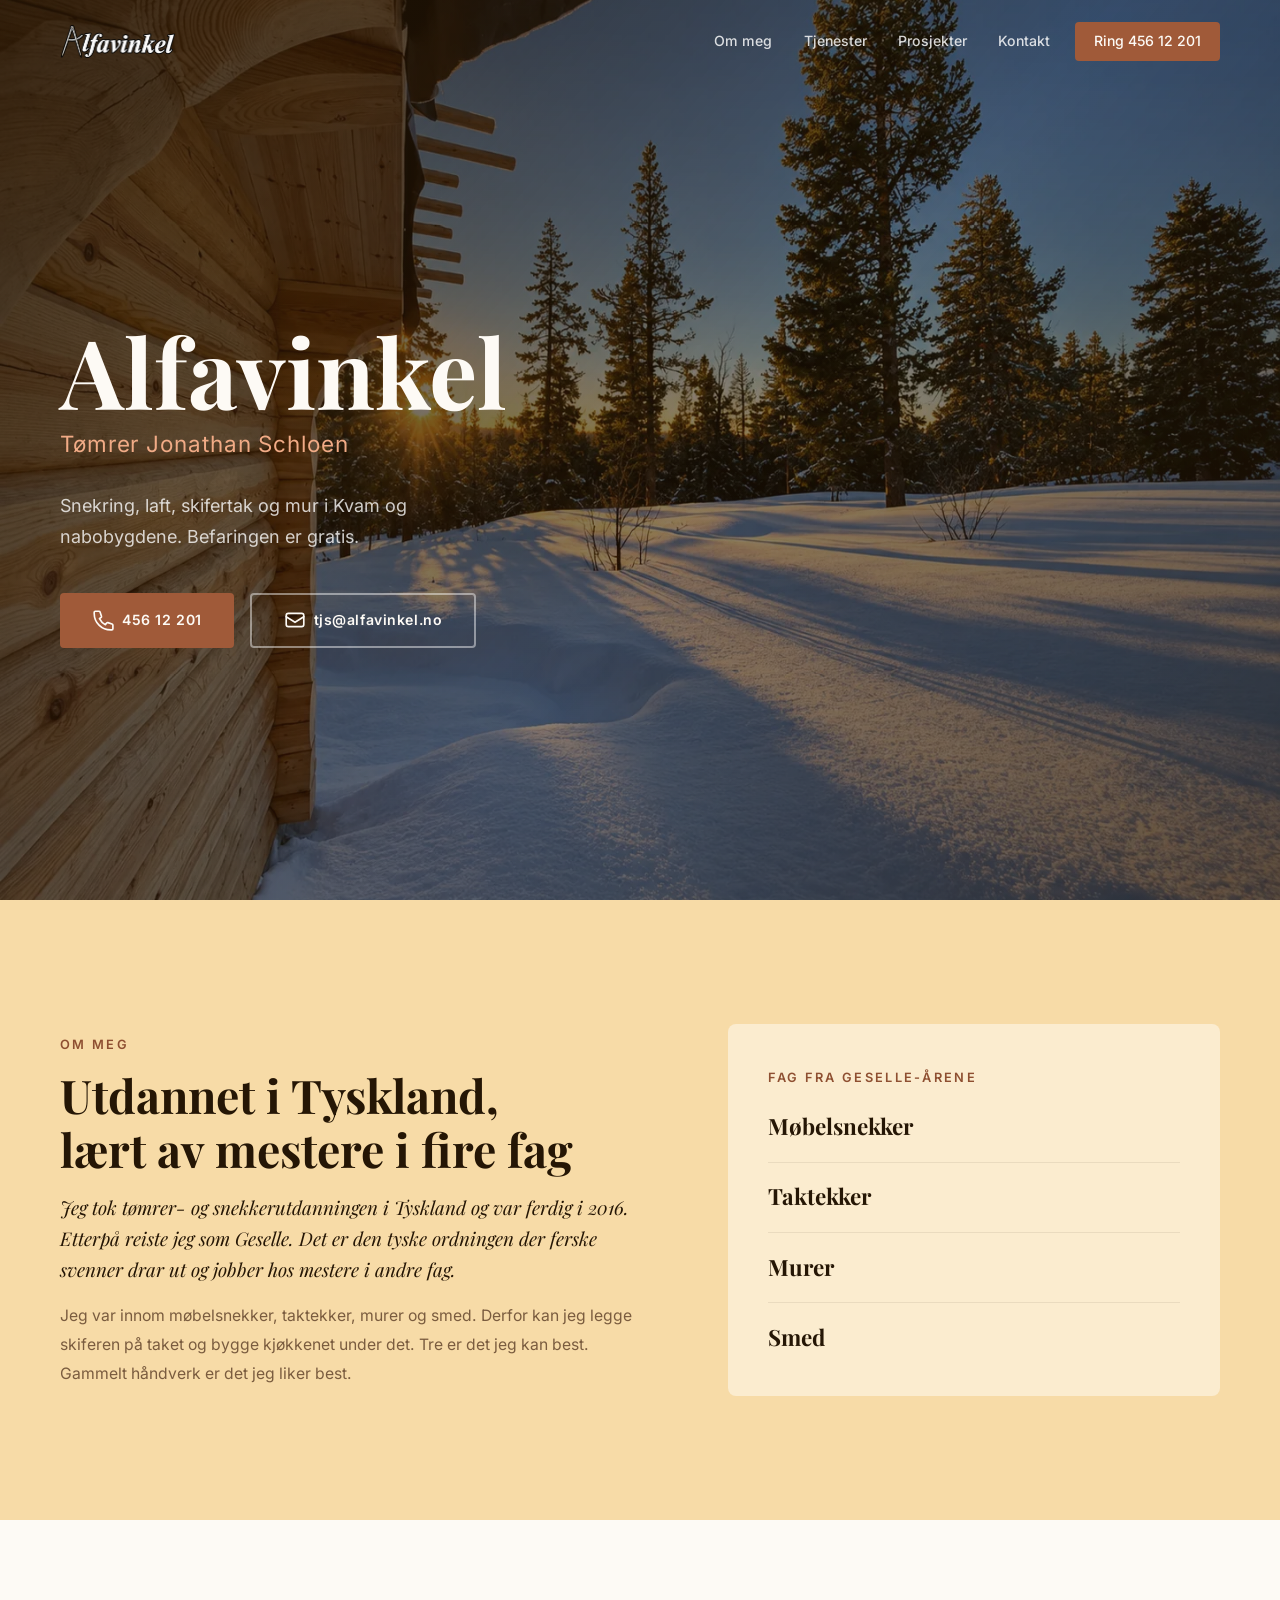
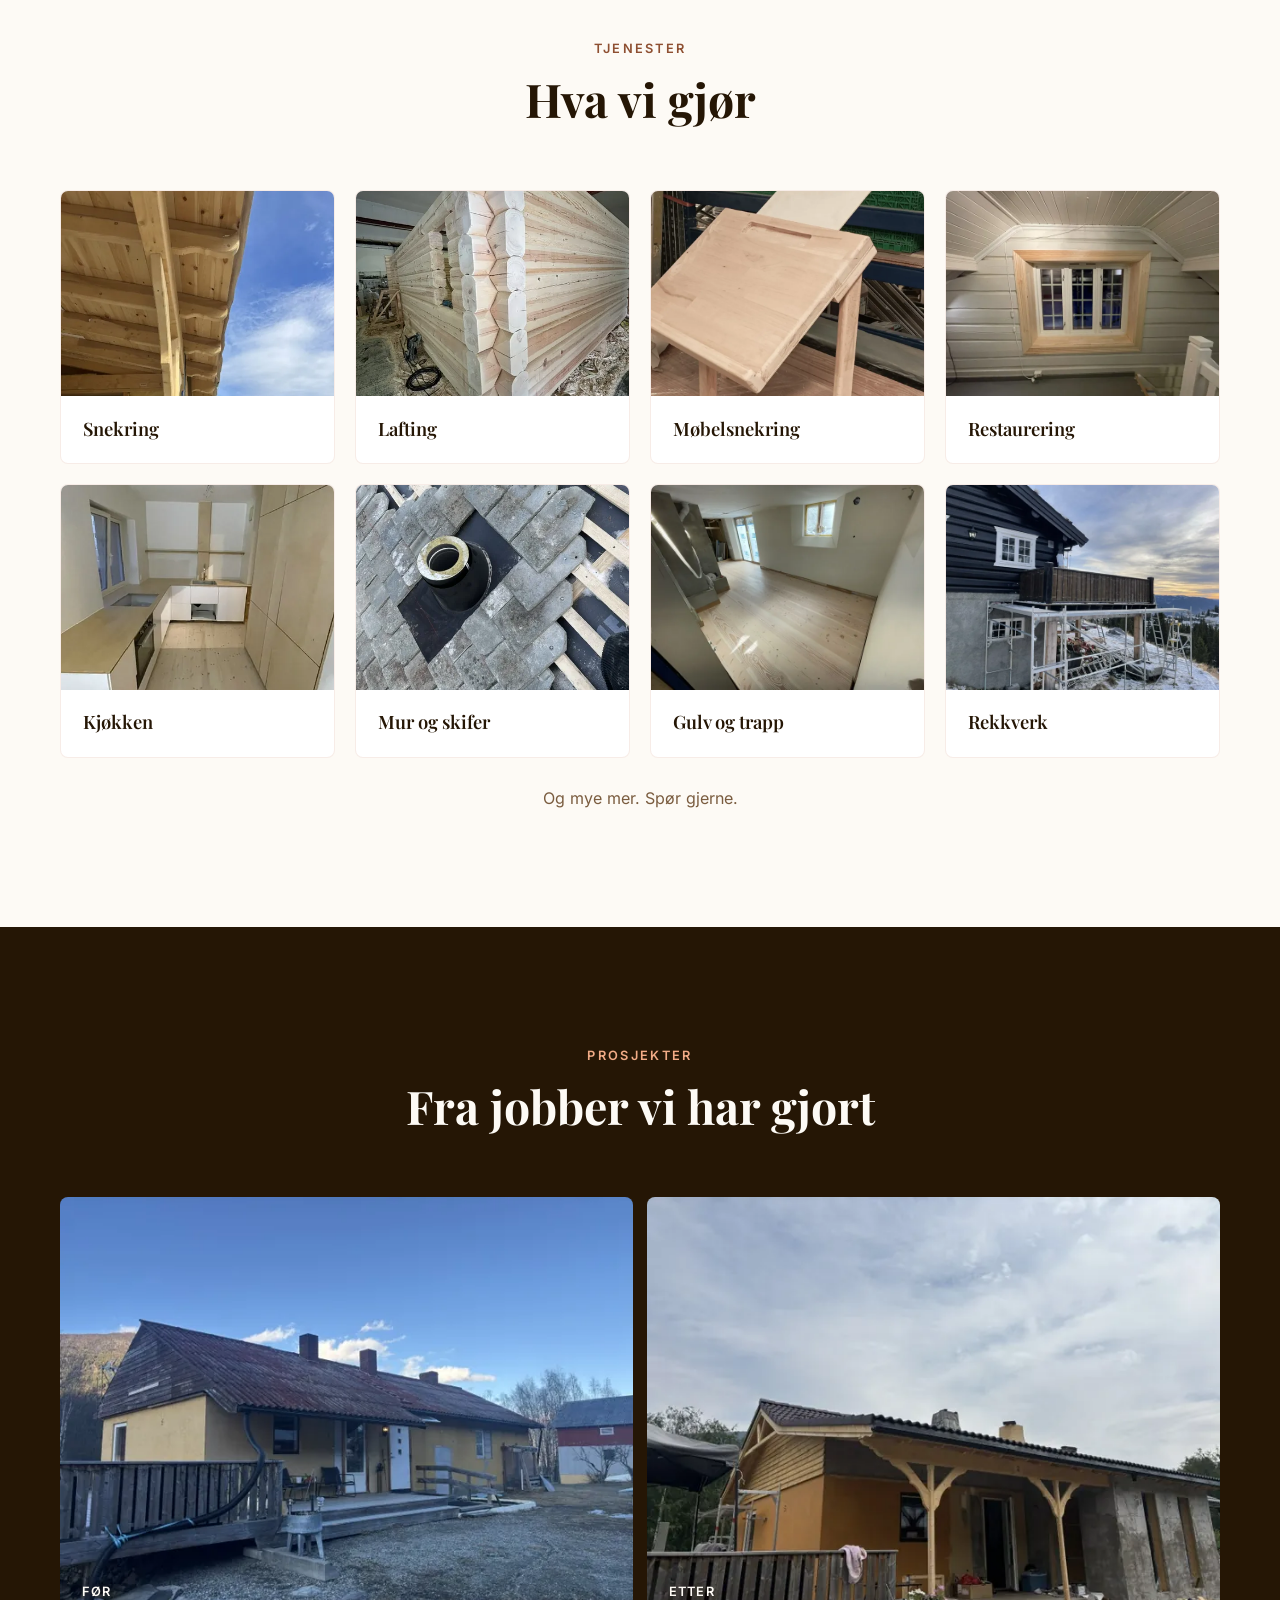
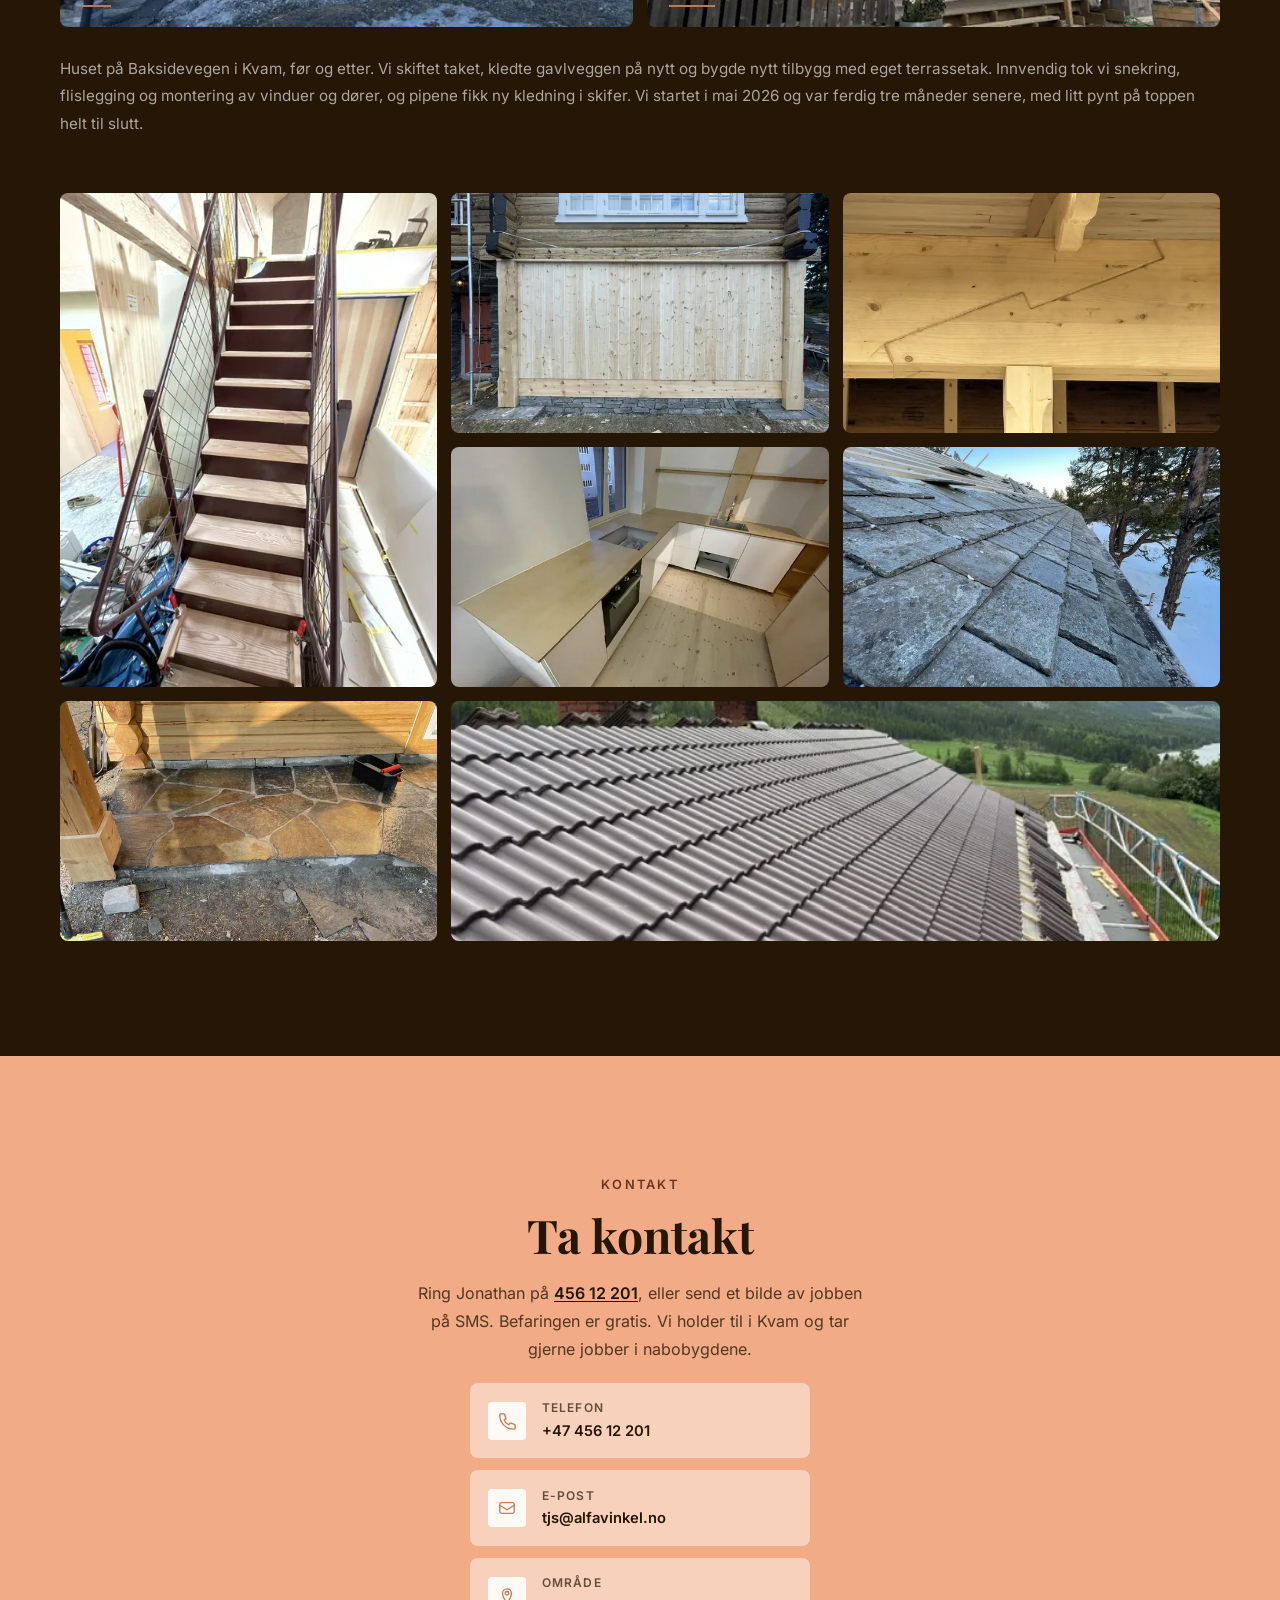
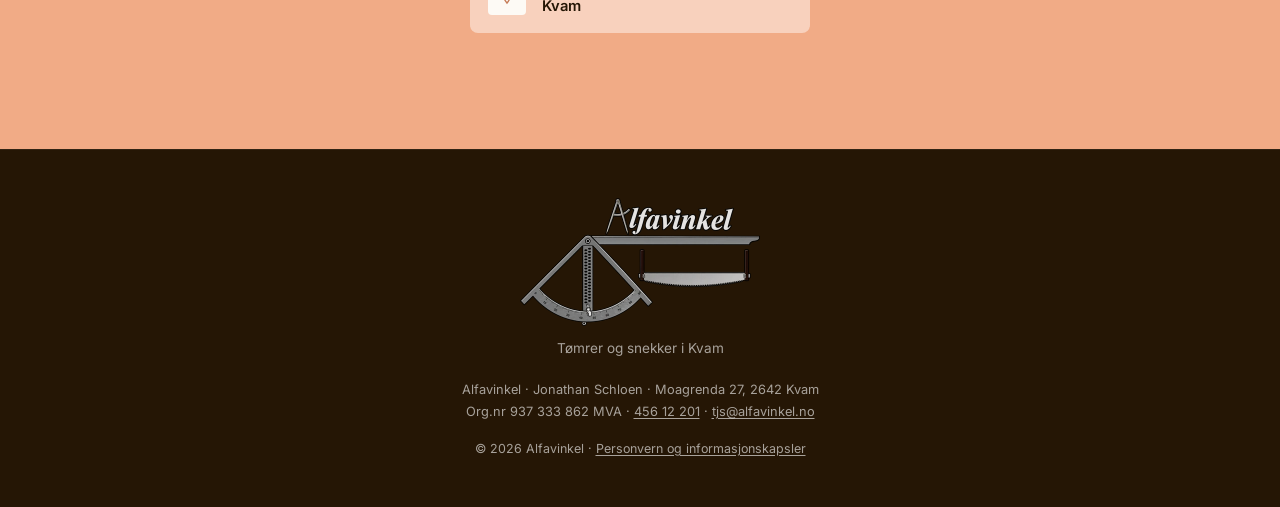
==== commit 1c1f78f1: "Klargjør Alfavinkel for lansering - Om meg: redesignet uten bilde, med fagboks (Møbelsnekker, Taktek" ====
--- a/index.html
+++ b/index.html
@@ -1,36 +1,57 @@
 <!DOCTYPE html>
-<html lang="no">
+<html lang="nb">
 <head>
   <meta charset="UTF-8">
   <meta name="viewport" content="width=device-width, initial-scale=1.0">
-  <title>Alfavinkel – Tømrer i Kvam, Innlandet</title>
-  <meta name="description" content="Alfavinkel tilbyr kvalitetstømring i Kvam og Innlandet. Jonathan Schloen – lokal tømrer med hjerte for håndverket.">
-  <link rel="preconnect" href="https://fonts.googleapis.com">
-  <link rel="preconnect" href="https://fonts.gstatic.com" crossorigin>
-  <link href="https://fonts.googleapis.com/css2?family=Playfair+Display:ital,wght@0,400;0,600;0,700;1,400&family=Inter:wght@300;400;500;600&display=swap" rel="stylesheet">
+  <title>Alfavinkel | Tømrer og snekker i Kvam</title>
+  <meta name="description" content="Tømrer og snekker i Kvam. Laft, skifertak, mur og kjøkken. Gratis befaring. Ring Jonathan på 456 12 201.">
+  <link rel="canonical" href="https://alfavinkel.no/">
+  <meta property="og:type" content="website">
+  <meta property="og:locale" content="nb_NO">
+  <meta property="og:title" content="Alfavinkel | Tømrer og snekker i Kvam">
+  <meta property="og:description" content="Tømrer og snekker i Kvam. Laft, skifertak, mur og kjøkken. Gratis befaring. Ring Jonathan på 456 12 201.">
+  <meta property="og:url" content="https://alfavinkel.no/">
+  <meta property="og:image" content="https://alfavinkel.no/images/web/laftet-bygg-solnedgang.jpg">
+  <meta property="og:image:width" content="1448">
+  <meta property="og:image:height" content="1086">
+  <meta property="og:image:alt" content="Hjørne av nylaftet bygg i furu, solnedgang over snødekt furuskog">
+  <link rel="preload" href="fonts/inter-latin-wght-normal.woff2" as="font" type="font/woff2" crossorigin>
+  <link rel="preload" href="fonts/playfair-display-latin-wght-normal.woff2" as="font" type="font/woff2" crossorigin>
   <link rel="stylesheet" href="style.css">
 </head>
 <body>
 
+  <!-- Sier til CSS at JavaScript er tilgjengelig. Uten denne linja staar
+       fade-inn-elementene paa opacity 1, saa siden aldri blir blank.
+       Endres linja, maa sha256-hashen i _headers (CSP) regnes ut paa nytt. -->
+  <script>document.documentElement.classList.add('js');</script>
+
+  <a href="#innhold" class="skip">Hopp til innhold</a>
+
   <!-- HEADER -->
   <header class="header" id="header">
     <div class="container header__inner">
-      <a href="#toppen" class="logo">
-        <svg class="logo__mark" width="30" height="30" viewBox="0 0 32 32" fill="none" aria-hidden="true">
-          <path d="M4 28L16 4L28 28" stroke="currentColor" stroke-width="2.5" stroke-linecap="round" stroke-linejoin="round"/>
-          <path d="M9 20H23" stroke="currentColor" stroke-width="2.5" stroke-linecap="round"/>
-        </svg>
-        <span>Alfavinkel</span>
+      <a href="#toppen" class="logo" aria-label="Alfavinkel, til toppen">
+        <picture>
+          <source type="image/webp" srcset="images/web/logo-ordmerke.webp">
+          <img src="images/web/logo-ordmerke.png" alt="Alfavinkel"
+               class="logo__img" width="461" height="132">
+        </picture>
       </a>
 
       <nav class="nav" id="nav" aria-label="Hovedmeny">
         <ul class="nav__list">
-          <li><a href="#om-oss" class="nav__link">Om oss</a></li>
+          <li><a href="#om-meg" class="nav__link">Om meg</a></li>
           <li><a href="#tjenester" class="nav__link">Tjenester</a></li>
           <li><a href="#prosjekter" class="nav__link">Prosjekter</a></li>
-          <li><a href="#kontakt" class="nav__link nav__cta">Ta kontakt</a></li>
+          <li><a href="#kontakt" class="nav__link">Kontakt</a></li>
+          <li><a href="tel:+4745612201" class="nav__link nav__cta">Ring 456 12 201</a></li>
         </ul>
       </nav>
+
+      <a href="tel:+4745612201" class="header__call" aria-label="Ring 456 12 201">
+        <svg width="20" height="20" viewBox="0 0 20 20" fill="none" aria-hidden="true"><path d="M2 3C2 2.45 2.45 2 3 2H6.28C6.76 2 7.18 2.31 7.33 2.77L8.6 6.57C8.73 6.97 8.6 7.41 8.28 7.67L6.76 8.84C7.84 11.06 9.94 13.16 12.16 14.24L13.33 12.72C13.59 12.4 14.03 12.27 14.43 12.4L18.23 13.67C18.69 13.82 19 14.24 19 14.72V18C19 18.55 18.55 19 18 19H17C8.72 19 2 12.28 2 4V3Z" stroke="currentColor" stroke-width="1.6" stroke-linejoin="round"/></svg>
+      </a>
 
       <button class="hamburger" id="hamburger" aria-label="Åpne meny" aria-expanded="false" aria-controls="nav">
         <span class="hamburger__bar"></span>
@@ -40,71 +61,66 @@
     </div>
   </header>
 
+  <main id="innhold">
+
   <!-- HERO -->
   <section class="hero" id="toppen">
     <div class="hero__media">
-      <img
-        src="https://images.unsplash.com/photo-1504328345606-18bbc8c9d7d1?auto=format&fit=crop&w=1920&q=80"
-        alt="Tømrer arbeider med bindingsverk på nybygg"
-        class="hero__img"
-        loading="eager"
-      >
+      <picture>
+        <source type="image/webp"
+                srcset="images/web/laftet-bygg-solnedgang-800.webp 800w,
+                        images/web/laftet-bygg-solnedgang.webp 1448w"
+                sizes="100vw">
+        <img
+          src="images/web/laftet-bygg-solnedgang.jpg"
+          alt="Hjørne av nylaftet bygg i furu, solnedgang over snødekt furuskog"
+          class="hero__img"
+          width="1448" height="1086"
+          loading="eager"
+          fetchpriority="high"
+        >
+      </picture>
     </div>
     <div class="hero__overlay" aria-hidden="true"></div>
     <div class="container hero__content">
-      <p class="hero__eyebrow">Kvam, Innlandet</p>
       <h1 class="hero__title">Alfavinkel</h1>
       <p class="hero__subtitle">Tømrer Jonathan Schloen</p>
-      <p class="hero__sub">Leverer kvalitetstømring med lokal kunnskap og stolthet i hvert prosjekt.</p>
+      <p class="hero__sub">Snekring, laft, skifertak og mur i Kvam og nabobygdene. Befaringen er gratis.</p>
       <div class="hero__actions">
-        <a href="#tjenester" class="btn btn--primary">Se våre tjenester</a>
-        <a href="#kontakt" class="btn btn--outline">Ta kontakt</a>
-      </div>
-    </div>
-    <a href="#om-oss" class="hero__scroll" aria-label="Scroll ned til innhold">
-      <div class="hero__scroll-line" aria-hidden="true"></div>
-    </a>
-  </section>
-
-  <!-- OM OSS -->
-  <section class="about" id="om-oss">
+        <a href="tel:+4745612201" class="btn btn--primary" aria-label="Ring eller send SMS: 456 12 201">
+          <svg width="22" height="22" viewBox="0 0 20 20" fill="none" aria-hidden="true"><path d="M2 3C2 2.45 2.45 2 3 2H6.28C6.76 2 7.18 2.31 7.33 2.77L8.6 6.57C8.73 6.97 8.6 7.41 8.28 7.67L6.76 8.84C7.84 11.06 9.94 13.16 12.16 14.24L13.33 12.72C13.59 12.4 14.03 12.27 14.43 12.4L18.23 13.67C18.69 13.82 19 14.24 19 14.72V18C19 18.55 18.55 19 18 19H17C8.72 19 2 12.28 2 4V3Z" stroke="currentColor" stroke-width="1.5" stroke-linejoin="round"/></svg>
+          456 12 201
+        </a>
+        <a href="mailto:tjs@alfavinkel.no" class="btn btn--outline" aria-label="Send e-post til tjs@alfavinkel.no">
+          <svg width="22" height="22" viewBox="0 0 20 20" fill="none" aria-hidden="true"><rect x="2" y="4" width="16" height="12" rx="2" stroke="currentColor" stroke-width="1.5"/><path d="M2 7L10 12L18 7" stroke="currentColor" stroke-width="1.5" stroke-linecap="round"/></svg>
+          tjs@alfavinkel.no
+        </a>
+      </div>
+    </div>
+  </section>
+
+  <!-- OM MEG -->
+  <section class="about" id="om-meg">
     <div class="about__inner">
-      <div class="about__image-wrap">
-        <img
-          src="images/om-oss.webp"
-          alt="Håndverker fra Alfavinkel i arbeid"
-          class="about__img"
-          loading="lazy"
-        >
-        <div class="about__badge" aria-hidden="true">
-          <span class="about__badge-num">10+</span>
-          <span class="about__badge-txt">års erfaring</span>
-        </div>
-      </div>
       <div class="about__content">
-        <span class="section-label">Om oss</span>
-        <h2 class="section-title">Lokal tømrer med<br>hjertet i håndverket</h2>
-        <p class="about__lead">Jonathan Schloen startet Alfavinkel med én overbevisning: at godt tømrerarbeid handler om mer enn teknikk.</p>
-        <p class="about__body">Det handler om å lytte, forstå og bygge noe varig – i samarbeid med kunden. Med mange års erfaring fra Innlandet kjenner vi klimaet, materialene og de lokale kravene. Vi tar på oss oppdrag i Kvam og omegn, og setter alltid kvalitet foran kvantitet.</p>
-        <ul class="about__list">
-          <li class="about__list-item">
-            <svg width="20" height="20" viewBox="0 0 20 20" fill="none" aria-hidden="true"><path d="M4 10L8 14L16 6" stroke="currentColor" stroke-width="2" stroke-linecap="round" stroke-linejoin="round"/></svg>
-            Lokal kunnskap om Innlandets klima og materialer
-          </li>
-          <li class="about__list-item">
-            <svg width="20" height="20" viewBox="0 0 20 20" fill="none" aria-hidden="true"><path d="M4 10L8 14L16 6" stroke="currentColor" stroke-width="2" stroke-linecap="round" stroke-linejoin="round"/></svg>
-            Fast pris og klare, skriftlige avtaler
-          </li>
-          <li class="about__list-item">
-            <svg width="20" height="20" viewBox="0 0 20 20" fill="none" aria-hidden="true"><path d="M4 10L8 14L16 6" stroke="currentColor" stroke-width="2" stroke-linecap="round" stroke-linejoin="round"/></svg>
-            Miljøvennlige og bærekraftige materialer
-          </li>
-          <li class="about__list-item">
-            <svg width="20" height="20" viewBox="0 0 20 20" fill="none" aria-hidden="true"><path d="M4 10L8 14L16 6" stroke="currentColor" stroke-width="2" stroke-linecap="round" stroke-linejoin="round"/></svg>
-            Ryddig byggeplass og respekt for hjemmet ditt
-          </li>
+        <span class="section-label">Om meg</span>
+        <h2 class="section-title">Utdannet i Tyskland,<br>lært av mestere i fire&nbsp;fag</h2>
+        <p class="about__lead">Jeg tok tømrer- og snekkerutdanningen i Tyskland og var ferdig i 2016. Etterpå reiste jeg som Geselle. Det er den tyske ordningen der ferske svenner drar ut og jobber hos mestere i andre fag.</p>
+        <p class="about__body">Jeg var innom møbelsnekker, taktekker, murer og smed. Derfor kan jeg legge skiferen på taket og bygge kjøkkenet under det. Tre er det jeg kan best. Gammelt håndverk er det jeg liker best.</p>
+      </div>
+      <!-- Bilde av Jonathan og ansatt kommer her.
+           Legg inn <div class="about__image-wrap"> med <picture> og <img class="about__img">
+           (stilene staar fortsatt i style.css), og flytt fagblokken under inn i
+           .about__content, nederst. -->
+      <aside class="about__trades" aria-labelledby="fag-tittel">
+        <h3 class="section-label" id="fag-tittel">Fag fra Geselle-årene</h3>
+        <ul class="about__trades-list">
+          <li>Møbelsnekker</li>
+          <li>Taktekker</li>
+          <li>Murer</li>
+          <li>Smed</li>
         </ul>
-      </div>
+      </aside>
     </div>
   </section>
 
@@ -114,84 +130,66 @@
       <div class="section-header">
         <span class="section-label">Tjenester</span>
         <h2 class="section-title">Hva vi gjør</h2>
-        <p class="section-desc">Vi tilbyr et bredt spekter av tømrertjenester for private og næringskunder i Kvam og omegn.</p>
       </div>
       <div class="services__grid">
-
-        <div class="service-card">
-          <div class="service-card__icon" aria-hidden="true">
-            <svg width="28" height="28" viewBox="0 0 32 32" fill="none">
-              <path d="M4 28V16L16 6L28 16V28" stroke="currentColor" stroke-width="2" stroke-linecap="round" stroke-linejoin="round"/>
-              <path d="M12 28V20H20V28" stroke="currentColor" stroke-width="2" stroke-linecap="round" stroke-linejoin="round"/>
-              <path d="M16 6V2" stroke="currentColor" stroke-width="2" stroke-linecap="round"/>
-            </svg>
-          </div>
-          <h3 class="service-card__title">Loftsutbygging</h3>
-          <p class="service-card__text">Vi gjør ubrukte loftsrom om til funksjonelle og trivelige rom – fra planlegging til ferdig resultat.</p>
-        </div>
-
-        <div class="service-card">
-          <div class="service-card__icon" aria-hidden="true">
-            <svg width="28" height="28" viewBox="0 0 32 32" fill="none">
-              <rect x="4" y="4" width="24" height="24" rx="2" stroke="currentColor" stroke-width="2"/>
-              <path d="M4 12H28M4 20H28M12 4V28M20 4V28" stroke="currentColor" stroke-width="2" stroke-linecap="round"/>
-            </svg>
-          </div>
-          <h3 class="service-card__title">Kledning & panel</h3>
-          <p class="service-card__text">Utvendig og innvendig kledning som gir huset et nytt uttrykk og bedre vern mot vær og vind.</p>
-        </div>
-
-        <div class="service-card">
-          <div class="service-card__icon" aria-hidden="true">
-            <svg width="28" height="28" viewBox="0 0 32 32" fill="none">
-              <path d="M4 26H28" stroke="currentColor" stroke-width="2" stroke-linecap="round"/>
-              <path d="M7 26V14M13 26V14M19 26V14M25 26V14" stroke="currentColor" stroke-width="2" stroke-linecap="round"/>
-              <path d="M5 14H27" stroke="currentColor" stroke-width="2" stroke-linecap="round"/>
-              <path d="M4 29H28" stroke="currentColor" stroke-width="2" stroke-linecap="round"/>
-            </svg>
-          </div>
-          <h3 class="service-card__title">Terrasse & uteplass</h3>
-          <p class="service-card__text">En terrasse som passer til huset og tomten. Vi bygger i tre, kompositt eller overflatebehandlet material.</p>
-        </div>
-
-        <div class="service-card">
-          <div class="service-card__icon" aria-hidden="true">
-            <svg width="28" height="28" viewBox="0 0 32 32" fill="none">
-              <rect x="4" y="8" width="24" height="18" rx="2" stroke="currentColor" stroke-width="2"/>
-              <path d="M4 14H28" stroke="currentColor" stroke-width="2"/>
-              <path d="M12 14V26M20 14V26" stroke="currentColor" stroke-width="2"/>
-              <path d="M10 8V6C10 4.9 10.9 4 12 4H20C21.1 4 22 4.9 22 6V8" stroke="currentColor" stroke-width="2"/>
-            </svg>
-          </div>
-          <h3 class="service-card__title">Innredning & skap</h3>
-          <p class="service-card__text">Skreddersydde løsninger for garderober, kjøkken og bad – tilpasset ditt hjem og din hverdag.</p>
-        </div>
-
-        <div class="service-card">
-          <div class="service-card__icon" aria-hidden="true">
-            <svg width="28" height="28" viewBox="0 0 32 32" fill="none">
-              <path d="M6 26L10 22M26 6L22 10M10 22C8.34 20.34 8.34 17.66 10 16L16 10C17.66 8.34 20.34 8.34 22 10C23.66 11.66 23.66 14.34 22 16L16 22C14.34 23.66 11.66 23.66 10 22Z" stroke="currentColor" stroke-width="2" stroke-linecap="round" stroke-linejoin="round"/>
-              <path d="M6 6L10 10" stroke="currentColor" stroke-width="2" stroke-linecap="round"/>
-            </svg>
-          </div>
+        <div class="service-card">
+          <picture class="service-card__media service-card__media--top">
+            <source type="image/webp" srcset="images/web/tjeneste-snekring.webp">
+            <img src="images/web/tjeneste-snekring.jpg" alt="Nytt takutstikk i furu med utskårne knekter under svalgang" width="480" height="640" loading="lazy">
+          </picture>
+          <h3 class="service-card__title">Snekring</h3>
+        </div>
+        <div class="service-card">
+          <picture class="service-card__media">
+            <source type="image/webp" srcset="images/web/laftekasse-verksted.webp">
+            <img src="images/web/laftekasse-verksted.jpg" alt="Laftekasse under bygging i verksted, novhoder i furu" width="480" height="640" loading="lazy">
+          </picture>
+          <h3 class="service-card__title">Lafting</h3>
+        </div>
+        <div class="service-card">
+          <picture class="service-card__media">
+            <source type="image/webp" srcset="images/web/tjeneste-mobelsnekring.webp">
+            <img src="images/web/tjeneste-mobelsnekring.jpg" alt="Skråpult i heltre, ferdig snekret i verkstedet" width="756" height="800" loading="lazy">
+          </picture>
+          <h3 class="service-card__title">Møbelsnekring</h3>
+        </div>
+        <div class="service-card">
+          <picture class="service-card__media">
+            <source type="image/webp" srcset="images/web/tjeneste-restaurering.webp">
+            <img src="images/web/tjeneste-restaurering.jpg" alt="Ny furuforing rundt smårutet vindu i gammelt hus" width="640" height="480" loading="lazy">
+          </picture>
           <h3 class="service-card__title">Restaurering</h3>
-          <p class="service-card__text">Vi gir eldre hus nytt liv med respekt for det originale håndverket. Erfaring med laftet og tradisjonell tømring.</p>
-        </div>
-
-        <div class="service-card">
-          <div class="service-card__icon" aria-hidden="true">
-            <svg width="28" height="28" viewBox="0 0 32 32" fill="none">
-              <path d="M4 28V18L10 12H22L28 18V28" stroke="currentColor" stroke-width="2" stroke-linecap="round" stroke-linejoin="round"/>
-              <path d="M16 12V4" stroke="currentColor" stroke-width="2" stroke-linecap="round"/>
-              <path d="M12 8L16 4L20 8" stroke="currentColor" stroke-width="2" stroke-linecap="round" stroke-linejoin="round"/>
-              <path d="M12 28V22H20V28" stroke="currentColor" stroke-width="2" stroke-linecap="round" stroke-linejoin="round"/>
-            </svg>
-          </div>
-          <h3 class="service-card__title">Nybygg & tilbygg</h3>
-          <p class="service-card__text">Fra råbygg til ferdig snekkerarbeid. Vi samarbeider gjerne med andre fagfolk for et helhetlig resultat.</p>
-        </div>
-
-      </div>
+        </div>
+        <div class="service-card">
+          <picture class="service-card__media">
+            <source type="image/webp" srcset="images/web/tjeneste-kjokken.webp">
+            <img src="images/web/tjeneste-kjokken.jpg" alt="Kjøkken med høyskap i bjørkekryssfiner og hvite fronter" width="454" height="605" loading="lazy">
+          </picture>
+          <h3 class="service-card__title">Kjøkken</h3>
+        </div>
+        <div class="service-card">
+          <picture class="service-card__media">
+            <source type="image/webp" srcset="images/web/tjeneste-skifer.webp">
+            <img src="images/web/tjeneste-skifer.jpg" alt="Skifertak under legging rundt pipegjennomføring" width="480" height="640" loading="lazy">
+          </picture>
+          <h3 class="service-card__title">Mur og skifer</h3>
+        </div>
+        <div class="service-card">
+          <picture class="service-card__media">
+            <source type="image/webp" srcset="images/web/tjeneste-gulv.webp">
+            <img src="images/web/tjeneste-gulv.jpg" alt="Nylagt bredt furugulv i ombygd rom" width="640" height="480" loading="lazy">
+          </picture>
+          <h3 class="service-card__title">Gulv og trapp</h3>
+        </div>
+        <div class="service-card">
+          <picture class="service-card__media">
+            <source type="image/webp" srcset="images/web/tjeneste-rekkverk.webp">
+            <img src="images/web/tjeneste-rekkverk.jpg" alt="Nytt rekkverk i mørkbeiset tre på altan ved laftet hytte" width="640" height="480" loading="lazy">
+          </picture>
+          <h3 class="service-card__title">Rekkverk</h3>
+        </div>
+      </div>
+      <p class="services__more">Og mye mer. Spør gjerne.</p>
     </div>
   </section>
 
@@ -200,175 +198,252 @@
     <div class="container">
       <div class="section-header">
         <span class="section-label section-label--light">Prosjekter</span>
-        <h2 class="section-title section-title--light">Vårt arbeid</h2>
-        <p class="section-desc section-desc--light">Et lite utvalg av prosjekter vi er stolte av.</p>
-      </div>
+        <h2 class="section-title section-title--light">Fra jobber vi har gjort</h2>
+      </div>
+
+      <!-- Dedikert foer og etter. Ingen slider, bildene staar side ved side
+           saa begge er synlige samtidig. Etikettene er faste, ikke hover. -->
+      <div class="beforeafter">
+        <div class="beforeafter__grid">
+
+          <figure class="beforeafter__item" role="button" tabindex="0" aria-label="Vis bilde: huset før restaurering">
+            <picture>
+              <source type="image/webp" srcset="images/web/hus-for.webp">
+              <img src="images/web/hus-for.jpg" alt="Gammelt hus med rustent bølgeblikktak før restaurering" width="640" height="480" loading="lazy">
+            </picture>
+            <figcaption class="beforeafter__tag">Før</figcaption>
+          </figure>
+
+          <figure class="beforeafter__item" role="button" tabindex="0" aria-label="Vis bilde: huset etter restaurering">
+            <picture>
+              <source type="image/webp" srcset="images/web/hus-etter.webp">
+              <img src="images/web/hus-etter.jpg" alt="Samme hus etter nytt taksteintak, ny svalgang og ny puss" width="640" height="480" loading="lazy">
+            </picture>
+            <figcaption class="beforeafter__tag">Etter</figcaption>
+          </figure>
+
+        </div>
+
+        <p class="gallery__caption">
+          Huset på Baksidevegen i Kvam, før og etter. Vi skiftet taket, kledte gavlveggen på nytt og bygde nytt tilbygg med eget terrassetak. Innvendig tok vi snekring, flislegging og montering av vinduer og dører, og pipene fikk ny kledning i skifer. Vi startet i mai 2026 og var ferdig tre måneder senere, med litt pynt på toppen helt til slutt.
+        </p>
+      </div>
+
       <div class="gallery__grid">
 
-        <div class="gallery__item">
-          <img
-            src="images/prosjekt-03.webp"
-            alt="Prosjekt – Alfavinkel"
-            loading="lazy"
-          >
-          <div class="gallery__overlay">
-            <span class="gallery__label">Prosjekt</span>
-          </div>
-        </div>
-
-        <div class="gallery__item">
-          <img
-            src="images/prosjekt-05.webp"
-            alt="Prosjekt – Alfavinkel"
-            loading="lazy"
-          >
-          <div class="gallery__overlay">
-            <span class="gallery__label">Prosjekt</span>
-          </div>
-        </div>
-
-        <div class="gallery__item">
-          <img
-            src="images/prosjekt-07.webp"
-            alt="Prosjekt – Alfavinkel"
-            loading="lazy"
-          >
-          <div class="gallery__overlay">
-            <span class="gallery__label">Prosjekt</span>
-          </div>
-        </div>
-
-        <div class="gallery__item">
-          <img
-            src="images/prosjekt-08.webp"
-            alt="Prosjekt – Alfavinkel"
-            loading="lazy"
-          >
-          <div class="gallery__overlay">
-            <span class="gallery__label">Prosjekt</span>
-          </div>
-        </div>
-
-        <div class="gallery__item">
-          <img
-            src="images/prosjekt-09.webp"
-            alt="Prosjekt – Alfavinkel"
-            loading="lazy"
-          >
-          <div class="gallery__overlay">
-            <span class="gallery__label">Prosjekt</span>
-          </div>
-        </div>
-
-        <div class="gallery__item">
-          <img
-            src="images/prosjekt-12.webp"
-            alt="Prosjekt – Alfavinkel"
-            loading="lazy"
-          >
-          <div class="gallery__overlay">
-            <span class="gallery__label">Prosjekt</span>
-          </div>
-        </div>
-
-        <div class="gallery__item">
-          <img
-            src="images/prosjekt-13.webp"
-            alt="Prosjekt – Alfavinkel"
-            loading="lazy"
-          >
-          <div class="gallery__overlay">
-            <span class="gallery__label">Prosjekt</span>
-          </div>
-        </div>
-
-      </div>
-    </div>
-  </section>
+        <div class="gallery__item" role="button" tabindex="0" aria-label="Vis bilde: Trapp i heltre furu med mørke opptrinn, under montering">
+          <picture>
+            <source type="image/webp" srcset="images/web/trapp-heltre.webp">
+            <img src="images/web/trapp-heltre.jpg" alt="Trapp i heltre furu med mørke opptrinn, under montering" width="480" height="640" loading="lazy">
+          </picture>
+        </div>
+
+        <div class="gallery__item" role="button" tabindex="0" aria-label="Vis bilde: Ny liggende furukledning på laftet hus, med skifermur under">
+          <picture>
+            <source type="image/webp" srcset="images/web/kledning-skifermur.webp">
+            <img src="images/web/kledning-skifermur.jpg" alt="Ny liggende furukledning på laftet hus, med skifermur under" width="640" height="480" loading="lazy">
+          </picture>
+        </div>
+
+        <div class="gallery__item" role="button" tabindex="0" aria-label="Vis bilde: Utskåret bjelkeskjøt i furu under takutstikk">
+          <picture>
+            <source type="image/webp" srcset="images/web/bjelkeskjot.webp">
+            <img src="images/web/bjelkeskjot.jpg" alt="Utskåret bjelkeskjøt i furu under takutstikk" width="640" height="480" loading="lazy">
+          </picture>
+        </div>
+
+        <div class="gallery__item" role="button" tabindex="0" aria-label="Vis bilde: Kjøkken i bjørkekryssfiner med hvite fronter, under montering">
+          <picture>
+            <source type="image/webp" srcset="images/web/kjokken-bjorkekryssfiner.webp">
+            <img src="images/web/kjokken-bjorkekryssfiner.jpg" alt="Kjøkken i bjørkekryssfiner med hvite fronter, under montering" width="640" height="480" loading="lazy">
+          </picture>
+        </div>
+
+        <div class="gallery__item" role="button" tabindex="0" aria-label="Vis bilde: Skifertak under legging, grå heller lagt i mønster">
+          <picture>
+            <source type="image/webp" srcset="images/web/skifertak.webp">
+            <img src="images/web/skifertak.jpg" alt="Skifertak under legging, grå heller lagt i mønster" width="640" height="480" loading="lazy">
+          </picture>
+        </div>
+
+        <div class="gallery__item" role="button" tabindex="0" aria-label="Vis bilde: Bruddskifer lagt som platting inntil laftet vegg">
+          <picture>
+            <source type="image/webp" srcset="images/web/skifer-platting.webp">
+            <img src="images/web/skifer-platting.jpg" alt="Bruddskifer lagt som platting inntil laftet vegg" width="640" height="480" loading="lazy">
+          </picture>
+        </div>
+
+        <div class="gallery__item" role="button" tabindex="0" aria-label="Vis bilde: Nylagt taksteintak med to teglpiper, sett fra taket">
+          <picture>
+            <source type="image/webp" srcset="images/web/nytt-tak.webp">
+            <img src="images/web/nytt-tak.jpg" alt="Nylagt taksteintak med to teglpiper, sett fra taket" width="640" height="480" loading="lazy">
+          </picture>
+        </div>
+
+      </div>
+
+    </div>
+
+    <div class="lightbox" id="lightbox" role="dialog" aria-modal="true" aria-label="Bildevisning" aria-hidden="true">
+      <button type="button" class="lightbox__close" id="lightboxClose" aria-label="Lukk">
+        <svg width="20" height="20" viewBox="0 0 20 20" fill="none" aria-hidden="true"><path d="M4 4L16 16M16 4L4 16" stroke="currentColor" stroke-width="2" stroke-linecap="round"/></svg>
+      </button>
+      <button type="button" class="lightbox__nav lightbox__nav--prev" id="lightboxPrev" aria-label="Forrige bilde">
+        <svg width="22" height="22" viewBox="0 0 20 20" fill="none" aria-hidden="true"><path d="M12.5 4L6.5 10L12.5 16" stroke="currentColor" stroke-width="2" stroke-linecap="round" stroke-linejoin="round"/></svg>
+      </button>
+      <img class="lightbox__img" id="lightboxImg" src="" alt="">
+      <button type="button" class="lightbox__nav lightbox__nav--next" id="lightboxNext" aria-label="Neste bilde">
+        <svg width="22" height="22" viewBox="0 0 20 20" fill="none" aria-hidden="true"><path d="M7.5 4L13.5 10L7.5 16" stroke="currentColor" stroke-width="2" stroke-linecap="round" stroke-linejoin="round"/></svg>
+      </button>
+    </div>
+  </section>
+
+  <!-- TILBAKEMELDINGER - skjult til Jonathan sender ekte omtaler.
+       Fjern denne ytre kommentaren og merknadene i klammer, og bytt ut
+       eksempelomtalene, [FORNAVN], [KUNDENS STED] og [GOOGLE-LENKE].
+       Karusellen i script.js og .reviews-stilene staar klare.
+
+  [merknad: EKSEMPLER. Ingen av omtalene under er ekte. De staar her for aa holde
+       layouten til Jonathans Google-profil er satt opp, og maa erstattes eller
+       hele seksjonen slettes foer lansering. Merket «eksempel» i hvert kort er
+       med vilje synlig, saa de ikke kan gaa i trykken ved et uhell.]
+  <section class="reviews" id="tilbakemeldinger">
+    <div class="container">
+      <div class="section-header">
+        <span class="section-label">Tilbakemeldinger</span>
+        <h2 class="section-title">Fra folk vi har jobbet for</h2>
+      </div>
+
+      <div class="reviews__grid" aria-label="Tilbakemeldinger">
+        <blockquote class="review">
+          <div class="review__stars" role="img" aria-label="Fem av fem stjerner"><svg width="15" height="15" viewBox="0 0 20 20" aria-hidden="true"><path d="M10 1.5l2.6 5.3 5.9.85-4.25 4.15 1 5.85L10 14.9l-5.25 2.75 1-5.85L1.5 7.65l5.9-.85L10 1.5z" fill="currentColor"/></svg><svg width="15" height="15" viewBox="0 0 20 20" aria-hidden="true"><path d="M10 1.5l2.6 5.3 5.9.85-4.25 4.15 1 5.85L10 14.9l-5.25 2.75 1-5.85L1.5 7.65l5.9-.85L10 1.5z" fill="currentColor"/></svg><svg width="15" height="15" viewBox="0 0 20 20" aria-hidden="true"><path d="M10 1.5l2.6 5.3 5.9.85-4.25 4.15 1 5.85L10 14.9l-5.25 2.75 1-5.85L1.5 7.65l5.9-.85L10 1.5z" fill="currentColor"/></svg><svg width="15" height="15" viewBox="0 0 20 20" aria-hidden="true"><path d="M10 1.5l2.6 5.3 5.9.85-4.25 4.15 1 5.85L10 14.9l-5.25 2.75 1-5.85L1.5 7.65l5.9-.85L10 1.5z" fill="currentColor"/></svg><svg width="15" height="15" viewBox="0 0 20 20" aria-hidden="true"><path d="M10 1.5l2.6 5.3 5.9.85-4.25 4.15 1 5.85L10 14.9l-5.25 2.75 1-5.85L1.5 7.65l5.9-.85L10 1.5z" fill="currentColor"/></svg></div>
+          <p class="review__text">Jonathan la om skifertaket på hytta. Han sa fra at undertaket måtte byttes før han begynte, så vi visste hva det kom til å koste. Ryddig, og han holdt datoen han hadde sagt.</p>
+          <footer class="review__by">
+            <strong>[FORNAVN]</strong>, [KUNDENS STED]
+            <span class="review__flag">eksempel</span>
+          </footer>
+        </blockquote>
+
+        <blockquote class="review">
+          <div class="review__stars" role="img" aria-label="Fem av fem stjerner"><svg width="15" height="15" viewBox="0 0 20 20" aria-hidden="true"><path d="M10 1.5l2.6 5.3 5.9.85-4.25 4.15 1 5.85L10 14.9l-5.25 2.75 1-5.85L1.5 7.65l5.9-.85L10 1.5z" fill="currentColor"/></svg><svg width="15" height="15" viewBox="0 0 20 20" aria-hidden="true"><path d="M10 1.5l2.6 5.3 5.9.85-4.25 4.15 1 5.85L10 14.9l-5.25 2.75 1-5.85L1.5 7.65l5.9-.85L10 1.5z" fill="currentColor"/></svg><svg width="15" height="15" viewBox="0 0 20 20" aria-hidden="true"><path d="M10 1.5l2.6 5.3 5.9.85-4.25 4.15 1 5.85L10 14.9l-5.25 2.75 1-5.85L1.5 7.65l5.9-.85L10 1.5z" fill="currentColor"/></svg><svg width="15" height="15" viewBox="0 0 20 20" aria-hidden="true"><path d="M10 1.5l2.6 5.3 5.9.85-4.25 4.15 1 5.85L10 14.9l-5.25 2.75 1-5.85L1.5 7.65l5.9-.85L10 1.5z" fill="currentColor"/></svg><svg width="15" height="15" viewBox="0 0 20 20" aria-hidden="true"><path d="M10 1.5l2.6 5.3 5.9.85-4.25 4.15 1 5.85L10 14.9l-5.25 2.75 1-5.85L1.5 7.65l5.9-.85L10 1.5z" fill="currentColor"/></svg></div>
+          <p class="review__text">Vi fikk kjøkken bygget på mål i et gammelt hus der ingen vegg er rett. Skapene sitter tett i tett, og det er ikke en fyllist å se.</p>
+          <footer class="review__by">
+            <strong>[FORNAVN]</strong>, [KUNDENS STED]
+            <span class="review__flag">eksempel</span>
+          </footer>
+        </blockquote>
+
+        <blockquote class="review">
+          <div class="review__stars" role="img" aria-label="Fem av fem stjerner"><svg width="15" height="15" viewBox="0 0 20 20" aria-hidden="true"><path d="M10 1.5l2.6 5.3 5.9.85-4.25 4.15 1 5.85L10 14.9l-5.25 2.75 1-5.85L1.5 7.65l5.9-.85L10 1.5z" fill="currentColor"/></svg><svg width="15" height="15" viewBox="0 0 20 20" aria-hidden="true"><path d="M10 1.5l2.6 5.3 5.9.85-4.25 4.15 1 5.85L10 14.9l-5.25 2.75 1-5.85L1.5 7.65l5.9-.85L10 1.5z" fill="currentColor"/></svg><svg width="15" height="15" viewBox="0 0 20 20" aria-hidden="true"><path d="M10 1.5l2.6 5.3 5.9.85-4.25 4.15 1 5.85L10 14.9l-5.25 2.75 1-5.85L1.5 7.65l5.9-.85L10 1.5z" fill="currentColor"/></svg><svg width="15" height="15" viewBox="0 0 20 20" aria-hidden="true"><path d="M10 1.5l2.6 5.3 5.9.85-4.25 4.15 1 5.85L10 14.9l-5.25 2.75 1-5.85L1.5 7.65l5.9-.85L10 1.5z" fill="currentColor"/></svg><svg width="15" height="15" viewBox="0 0 20 20" aria-hidden="true"><path d="M10 1.5l2.6 5.3 5.9.85-4.25 4.15 1 5.85L10 14.9l-5.25 2.75 1-5.85L1.5 7.65l5.9-.85L10 1.5z" fill="currentColor"/></svg></div>
+          <p class="review__text">Han skiftet ut fire råtne stokker nederst i laftet og satte inn nye vindusforinger. Det ser ut som det alltid har vært sånn.</p>
+          <footer class="review__by">
+            <strong>[FORNAVN]</strong>, [KUNDENS STED]
+            <span class="review__flag">eksempel</span>
+          </footer>
+        </blockquote>
+      </div>
+      [merknad: Prikkene fylles inn av script.js og vises bare paa mobil, der
+           omtalene ligger i en karusell.]
+      <div class="reviews__dots"></div>
+
+      <p class="reviews__link">
+        Se alle omtalene på Google: [GOOGLE-LENKE]
+      </p>
+    </div>
+  </section>
+  -->
 
   <!-- KONTAKT -->
   <section class="contact" id="kontakt">
     <div class="container">
       <div class="contact__inner">
-        <div class="contact__info">
-          <span class="section-label">Kontakt</span>
-          <h2 class="section-title">La oss snakke<br>om prosjektet ditt</h2>
-          <p class="contact__intro">Har du et prosjekt du ønsker å realisere? Ta kontakt for en uforpliktende prat og et tilbud.</p>
-          <div class="contact__details">
-
-            <a href="tel:+4799999999" class="contact__detail-item">
-              <div class="contact__detail-icon" aria-hidden="true">
-                <svg width="18" height="18" viewBox="0 0 20 20" fill="none"><path d="M2 3C2 2.45 2.45 2 3 2H6.28C6.76 2 7.18 2.31 7.33 2.77L8.6 6.57C8.73 6.97 8.6 7.41 8.28 7.67L6.76 8.84C7.84 11.06 9.94 13.16 12.16 14.24L13.33 12.72C13.59 12.4 14.03 12.27 14.43 12.4L18.23 13.67C18.69 13.82 19 14.24 19 14.72V18C19 18.55 18.55 19 18 19H17C8.72 19 2 12.28 2 4V3Z" stroke="currentColor" stroke-width="1.5" stroke-linejoin="round"/></svg>
-              </div>
-              <div>
-                <span class="contact__detail-label">Telefon</span>
-                <span class="contact__detail-value">+47 999 99 999</span>
-              </div>
-            </a>
-
-            <a href="mailto:jonathan@alfavinkel.no" class="contact__detail-item">
-              <div class="contact__detail-icon" aria-hidden="true">
-                <svg width="18" height="18" viewBox="0 0 20 20" fill="none"><rect x="2" y="4" width="16" height="12" rx="2" stroke="currentColor" stroke-width="1.5"/><path d="M2 7L10 12L18 7" stroke="currentColor" stroke-width="1.5" stroke-linecap="round"/></svg>
-              </div>
-              <div>
-                <span class="contact__detail-label">E-post</span>
-                <span class="contact__detail-value">jonathan@alfavinkel.no</span>
-              </div>
-            </a>
-
-            <div class="contact__detail-item">
-              <div class="contact__detail-icon" aria-hidden="true">
-                <svg width="18" height="18" viewBox="0 0 20 20" fill="none"><path d="M10 2C7.24 2 5 4.24 5 7C5 11.25 10 18 10 18C10 18 15 11.25 15 7C15 4.24 12.76 2 10 2ZM10 9C8.9 9 8 8.1 8 7C8 5.9 8.9 5 10 5C11.1 5 12 5.9 12 7C12 8.1 11.1 9 10 9Z" stroke="currentColor" stroke-width="1.5"/></svg>
-              </div>
-              <div>
-                <span class="contact__detail-label">Område</span>
-                <span class="contact__detail-value">Kvam og Innlandet</span>
-              </div>
-            </div>
-
+        <span class="section-label">Kontakt</span>
+        <h2 class="section-title">Ta kontakt</h2>
+        <p class="contact__intro">Ring Jonathan på <a href="tel:+4745612201">456 12 201</a>, eller send et bilde av jobben på SMS. Befaringen er gratis. Vi holder til i Kvam og tar gjerne jobber i nabobygdene.</p>
+
+        <div class="contact__details">
+
+          <a href="tel:+4745612201" class="contact__detail-item">
+            <div class="contact__detail-icon" aria-hidden="true">
+              <svg width="18" height="18" viewBox="0 0 20 20" fill="none"><path d="M2 3C2 2.45 2.45 2 3 2H6.28C6.76 2 7.18 2.31 7.33 2.77L8.6 6.57C8.73 6.97 8.6 7.41 8.28 7.67L6.76 8.84C7.84 11.06 9.94 13.16 12.16 14.24L13.33 12.72C13.59 12.4 14.03 12.27 14.43 12.4L18.23 13.67C18.69 13.82 19 14.24 19 14.72V18C19 18.55 18.55 19 18 19H17C8.72 19 2 12.28 2 4V3Z" stroke="currentColor" stroke-width="1.5" stroke-linejoin="round"/></svg>
+            </div>
+            <div>
+              <span class="contact__detail-label">Telefon</span>
+              <span class="contact__detail-value">+47 456 12 201</span>
+            </div>
+          </a>
+
+          <a href="mailto:tjs@alfavinkel.no" class="contact__detail-item">
+            <div class="contact__detail-icon" aria-hidden="true">
+              <svg width="18" height="18" viewBox="0 0 20 20" fill="none"><rect x="2" y="4" width="16" height="12" rx="2" stroke="currentColor" stroke-width="1.5"/><path d="M2 7L10 12L18 7" stroke="currentColor" stroke-width="1.5" stroke-linecap="round"/></svg>
+            </div>
+            <div>
+              <span class="contact__detail-label">E-post</span>
+              <span class="contact__detail-value">tjs@alfavinkel.no</span>
+            </div>
+          </a>
+
+          <div class="contact__detail-item">
+            <div class="contact__detail-icon" aria-hidden="true">
+              <svg width="18" height="18" viewBox="0 0 20 20" fill="none"><path d="M10 2C7.24 2 5 4.24 5 7C5 11.25 10 18 10 18C10 18 15 11.25 15 7C15 4.24 12.76 2 10 2ZM10 9C8.9 9 8 8.1 8 7C8 5.9 8.9 5 10 5C11.1 5 12 5.9 12 7C12 8.1 11.1 9 10 9Z" stroke="currentColor" stroke-width="1.5"/></svg>
+            </div>
+            <div>
+              <span class="contact__detail-label">Område</span>
+              <span class="contact__detail-value">Kvam</span>
+            </div>
           </div>
-        </div>
-
-        <form class="contact__form" onsubmit="return false;" novalidate>
-          <div class="form-row">
-            <div class="form-group">
-              <label for="name">Navn</label>
-              <input type="text" id="name" name="name" placeholder="Ditt fulle navn" autocomplete="name">
-            </div>
-            <div class="form-group">
-              <label for="phone">Telefon</label>
-              <input type="tel" id="phone" name="phone" placeholder="+47 xxx xx xxx" autocomplete="tel">
-            </div>
-          </div>
-          <div class="form-group">
-            <label for="email">E-post</label>
-            <input type="email" id="email" name="email" placeholder="din@epost.no" autocomplete="email">
-          </div>
-          <div class="form-group">
-            <label for="message">Melding</label>
-            <textarea id="message" name="message" rows="5" placeholder="Fortell litt om prosjektet ditt – hva skal gjøres, og når?"></textarea>
-          </div>
-          <button type="submit" class="btn btn--dark btn--full">Send melding</button>
-        </form>
-
-      </div>
-    </div>
-  </section>
+
+        </div>
+      </div>
+    </div>
+  </section>
+
+  </main>
 
   <!-- FOOTER -->
   <footer class="footer">
     <div class="container footer__inner">
-      <a href="#toppen" class="logo footer__logo">
-        <svg class="logo__mark" width="26" height="26" viewBox="0 0 32 32" fill="none" aria-hidden="true">
-          <path d="M4 28L16 4L28 28" stroke="currentColor" stroke-width="2.5" stroke-linecap="round" stroke-linejoin="round"/>
-          <path d="M9 20H23" stroke="currentColor" stroke-width="2.5" stroke-linecap="round"/>
-        </svg>
-        <span>Alfavinkel</span>
+      <a href="#toppen" class="logo footer__logo" aria-label="Alfavinkel, til toppen">
+        <picture>
+          <source type="image/webp" srcset="images/web/logo-full.webp">
+          <img src="images/web/logo-full.png" alt="Alfavinkel"
+               class="footer__logo-img" width="480" height="256">
+        </picture>
       </a>
-      <p class="footer__tagline">Kvalitetstømring i Kvam og Innlandet</p>
-      <p class="footer__copy">© 2025 Alfavinkel · Jonathan Schloen</p>
+      <p class="footer__tagline">Tømrer og snekker i Kvam</p>
+      <address class="footer__info">
+        Alfavinkel · Jonathan Schloen · Moagrenda 27, 2642 Kvam<br>
+        Org.nr 937 333 862 MVA · <a href="tel:+4745612201">456 12 201</a> · <a href="mailto:tjs@alfavinkel.no">tjs@alfavinkel.no</a>
+      </address>
+      <p class="footer__copy">© 2026 Alfavinkel · <a href="personvern.html">Personvern og informasjonskapsler</a></p>
     </div>
   </footer>
+
+  <!-- LocalBusiness schema. Ingen verdier i klammer her, ellers avviser
+       Google hele blokken. Aapningstider legges til naar de er kjent. -->
+  <script type="application/ld+json">
+  {
+    "@context": "https://schema.org",
+    "@type": "HomeAndConstructionBusiness",
+    "name": "Alfavinkel",
+    "description": "Tømrer og snekker. Snekring, lafting, kjøkken, mur- og skiferarbeid og badstue.",
+    "founder": { "@type": "Person", "name": "Jonathan Schloen" },
+    "vatID": "NO937333862MVA",
+    "taxID": "937333862",
+    "telephone": "+4745612201",
+    "email": "tjs@alfavinkel.no",
+    "address": {
+      "@type": "PostalAddress",
+      "streetAddress": "Moagrenda 27",
+      "postalCode": "2642",
+      "addressLocality": "Kvam",
+      "addressRegion": "Innlandet",
+      "addressCountry": "NO"
+    },
+    "areaServed": ["Nord-Fron", "Sør-Fron", "Ringebu", "Sel", "Vågå"],
+    "knowsLanguage": ["nb", "de"]
+  }
+  </script>
 
   <script src="script.js"></script>
 </body>
--- a/style.css
+++ b/style.css
@@ -1,10 +1,37 @@
 /* =============================================
    ALFAVINKEL · style.css
    ============================================= */
+
+/* Fontene ligger lokalt saa besoekende ikke sender IP-adressen sin til
+   Google. Variable fonter, latin-utvalg (dekker æøå). Lisens: fonts/OFL-*.txt */
+@font-face {
+  font-family: 'Inter';
+  font-style: normal;
+  font-weight: 100 900;
+  font-display: swap;
+  src: url('fonts/inter-latin-wght-normal.woff2') format('woff2');
+}
+@font-face {
+  font-family: 'Playfair Display';
+  font-style: normal;
+  font-weight: 400 900;
+  font-display: swap;
+  src: url('fonts/playfair-display-latin-wght-normal.woff2') format('woff2');
+}
+@font-face {
+  font-family: 'Playfair Display';
+  font-style: italic;
+  font-weight: 400 900;
+  font-display: swap;
+  src: url('fonts/playfair-display-latin-wght-italic.woff2') format('woff2');
+}
 
 :root {
   --dark:   #251605;
   --accent: #C57B57;
+  /* --accent gir bare 3.2:1 mot lyst. Disse to holder WCAG AA (4.5:1). */
+  --accent-strong: #A05A39; /* bakgrunn bak hvit tekst */
+  --accent-ink:    #8E4F31; /* tekst paa lys bunn, og hover for --accent-strong */
   --warm:   #F1AB86;
   --light:  #F7DBA7;
   --steel:  #9CAFB7;
@@ -19,8 +46,16 @@
   --radius:    8px;
   --radius-lg: 16px;
 
-  --ease: cubic-bezier(0.4, 0, 0.2, 1);
-  --t:    0.28s;
+  /* All hover og fokus bruker --t og --ease. Bildezoom bruker --t-slow.
+     Hover bare paa det som kan trykkes paa: klikkbare kort loefter seg
+     --lift-card, knapper --lift-btn. */
+  --ease:      cubic-bezier(0.4, 0, 0.2, 1);
+  --t:         0.28s;
+  --t-slow:    0.65s;
+  --lift-card: -4px;
+  --lift-btn:  -2px;
+  --zoom:      1.05;
+  --card-shadow: 0 18px 48px rgba(37, 22, 5, 0.08);
 
   --container: 1160px;
 }
@@ -32,6 +67,15 @@
   box-sizing: border-box;
   margin: 0;
   padding: 0;
+}
+
+:focus-visible {
+  outline: 2px solid var(--accent);
+  outline-offset: 3px;
+}
+/* Kobber mot den varme kontaktbunnen gir under 3:1, saa der brukes moerk. */
+.contact :focus-visible {
+  outline-color: var(--dark);
 }
 
 html {
@@ -46,6 +90,15 @@
   color: var(--text);
   background: var(--white);
   overflow-x: hidden;
+  /* Footeren staar nederst ogsaa paa korte sider (404): main fyller
+     restplassen. Header og skip-lenke er posisjonert og paavirkes ikke. */
+  min-height: 100vh;
+  min-height: 100svh;
+  display: flex;
+  flex-direction: column;
+}
+body > main {
+  flex: 1 0 auto;
 }
 
 img {
@@ -56,6 +109,10 @@
 a {
   text-decoration: none;
   color: inherit;
+}
+/* Telefonnummer skal aldri brytes over to linjer. */
+a[href^="tel:"] {
+  white-space: nowrap;
 }
 
 ul {
@@ -80,11 +137,11 @@
 /* Section labels */
 .section-label {
   display: inline-block;
-  font-size: 0.72rem;
+  font-size: 0.8rem;
   font-weight: 600;
   letter-spacing: 0.18em;
   text-transform: uppercase;
-  color: var(--accent);
+  color: var(--accent-ink);
   margin-bottom: 0.85rem;
 }
 .section-label--light {
@@ -104,26 +161,11 @@
   color: var(--white);
 }
 
-/* Section desc */
-.section-desc {
-  font-size: 1.05rem;
-  color: var(--muted);
-  line-height: 1.75;
-  max-width: 480px;
-}
-.section-desc--light {
-  color: rgba(255, 255, 255, 0.6);
-}
-
 /* Centered section header */
 .section-header {
   text-align: center;
   margin-bottom: clamp(2.5rem, 5vw, 4rem);
 }
-.section-header .section-desc {
-  margin-inline: auto;
-}
-
 /* =============================================
    BUTTONS
    ============================================= */
@@ -148,12 +190,12 @@
 }
 
 .btn--primary {
-  background: var(--accent);
+  background: var(--accent-strong);
   color: var(--white);
 }
 .btn--primary:hover {
-  background: #ae6340;
-  transform: translateY(-2px);
+  background: var(--accent-ink);
+  transform: translateY(var(--lift-btn));
   box-shadow: 0 8px 24px rgba(197, 123, 87, 0.38);
 }
 
@@ -165,6 +207,7 @@
 .btn--outline:hover {
   background: rgba(255, 255, 255, 0.1);
   border-color: rgba(255, 255, 255, 0.85);
+  transform: translateY(var(--lift-btn));
 }
 
 .btn--dark {
@@ -173,14 +216,13 @@
 }
 .btn--dark:hover {
   background: #3d2510;
-  transform: translateY(-2px);
+  transform: translateY(var(--lift-btn));
   box-shadow: 0 8px 24px rgba(37, 22, 5, 0.3);
 }
 
 .btn--full {
   width: 100%;
 }
-
 /* =============================================
    HEADER
    ============================================= */
@@ -220,10 +262,6 @@
   letter-spacing: -0.01em;
   flex-shrink: 0;
 }
-.logo__mark {
-  flex-shrink: 0;
-}
-
 /* Nav */
 .nav__list {
   display: flex;
@@ -238,7 +276,7 @@
   font-size: 0.88rem;
   font-weight: 500;
   border-radius: var(--radius-sm);
-  transition: color var(--t), background var(--t);
+  transition: color var(--t) var(--ease), background var(--t) var(--ease);
 }
 .nav__link:hover {
   color: var(--white);
@@ -246,13 +284,13 @@
 }
 
 .nav__cta {
-  background: var(--accent);
+  background: var(--accent-strong);
   color: var(--white) !important;
   padding: 0.5rem 1.2rem;
   margin-left: 0.5rem;
 }
 .nav__cta:hover {
-  background: #ae6340 !important;
+  background: var(--accent-ink) !important;
 }
 
 /* Hamburger */
@@ -265,6 +303,29 @@
   height: 44px;
   padding: 0.6rem;
   flex-shrink: 0;
+  /* Over menypanelet (z-index 199), saa krysset kan trykkes paa naar menyen er aapen. */
+  position: relative;
+  z-index: 201;
+}
+
+/* Ringeknapp i headeren. Bare paa mobil, der «Ring»-knappen i menyen ellers
+   er skjult bak hamburgeren. */
+.header__call {
+  display: none;
+  align-items: center;
+  justify-content: center;
+  width: 44px;
+  height: 44px;
+  margin-left: auto;
+  margin-right: -0.75rem;
+  border-radius: 50%;
+  background: var(--accent-strong);
+  color: var(--white);
+  flex-shrink: 0;
+  transition: background var(--t) var(--ease);
+}
+.header__call:hover {
+  background: var(--accent-ink);
 }
 .hamburger__bar {
   display: block;
@@ -292,9 +353,16 @@
    ============================================= */
 .hero {
   position: relative;
-  height: 100svh;
-  min-height: 580px;
-  max-height: 1000px;
+  /* Hoeyden var fast, 100svh med min-height 580, og overflow hidden klipte
+     det som ikke fikk plass. Paa 320x568 forsvant nedre kant av
+     SMS-knappen, og verre for alle som kjoerer stoerre tekst i nettleseren.
+     Naa vokser den i stedet. min() beholder taket paa 1000 px som
+     max-height ga foer, saa hoeye skjermer ser ut som de gjorde.
+     Paddingen oeverst gjoer plass til den faste headeren, og forskjellen
+     mellom oeverst og nederst gjenskaper de 70 px teksten sto lavere
+     enn midten foer. */
+  min-height: min(100svh, 1000px);
+  padding-block: 96px 1.6rem;
   display: flex;
   align-items: center;
   overflow: hidden;
@@ -331,7 +399,6 @@
 .hero__content {
   position: relative;
   z-index: 2;
-  padding-top: 70px;
   animation: fadeUp 0.85s var(--ease) 0.15s both;
 }
 
@@ -344,15 +411,6 @@
     opacity: 1;
     transform: translateY(0);
   }
-}
-
-.hero__eyebrow {
-  font-size: 0.72rem;
-  font-weight: 600;
-  letter-spacing: 0.2em;
-  text-transform: uppercase;
-  color: var(--warm);
-  margin-bottom: 1.2rem;
 }
 
 .hero__title {
@@ -387,32 +445,6 @@
   flex-wrap: wrap;
 }
 
-/* Scroll indicator */
-.hero__scroll {
-  position: absolute;
-  bottom: 2.5rem;
-  left: 50%;
-  transform: translateX(-50%);
-  z-index: 2;
-  display: flex;
-  flex-direction: column;
-  align-items: center;
-}
-
-.hero__scroll-line {
-  width: 1px;
-  height: 56px;
-  background: linear-gradient(to bottom, rgba(255,255,255,0.55), transparent);
-  animation: scrollAnim 2.2s ease-in-out infinite;
-}
-
-@keyframes scrollAnim {
-  0%   { transform: scaleY(0); transform-origin: top; opacity: 1; }
-  45%  { transform: scaleY(1); transform-origin: top; opacity: 1; }
-  46%  { transform-origin: bottom; }
-  100% { transform: scaleY(0); transform-origin: bottom; opacity: 0; }
-}
-
 /* =============================================
    ABOUT
    ============================================= */
@@ -425,7 +457,7 @@
   width: min(var(--container), 100% - 2.5rem);
   margin-inline: auto;
   display: grid;
-  grid-template-columns: 1fr 1fr;
+  grid-template-columns: 1.2fr 1fr;
   gap: clamp(2.5rem, 6vw, 5.5rem);
   align-items: center;
 }
@@ -442,50 +474,6 @@
   height: 100%;
   object-fit: cover;
   border-radius: var(--radius-lg);
-  transition: transform 0.65s var(--ease);
-}
-.about__image-wrap:hover .about__img {
-  transform: scale(1.03);
-}
-
-/* Clip overflow on hover zoom */
-.about__image-wrap::before {
-  content: '';
-  position: absolute;
-  inset: 0;
-  border-radius: var(--radius-lg);
-  overflow: hidden;
-  z-index: 0;
-  pointer-events: none;
-}
-
-.about__badge {
-  position: absolute;
-  bottom: 2rem;
-  right: -1.25rem;
-  background: var(--accent);
-  color: var(--white);
-  padding: 1.1rem 1.4rem;
-  border-radius: var(--radius);
-  text-align: center;
-  box-shadow: 0 10px 30px rgba(197, 123, 87, 0.38);
-  z-index: 2;
-}
-.about__badge-num {
-  display: block;
-  font-family: var(--ff-heading);
-  font-size: 2.2rem;
-  font-weight: 700;
-  line-height: 1;
-  margin-bottom: 0.2rem;
-}
-.about__badge-txt {
-  display: block;
-  font-size: 0.68rem;
-  font-weight: 600;
-  letter-spacing: 0.1em;
-  text-transform: uppercase;
-  opacity: 0.88;
 }
 
 .about__content {
@@ -505,31 +493,43 @@
   font-size: 0.98rem;
   line-height: 1.85;
   color: var(--muted);
-  margin-bottom: 1.8rem;
-}
-
-.about__list {
-  display: flex;
-  flex-direction: column;
-  gap: 0.7rem;
-}
-
-.about__list-item {
-  display: flex;
-  align-items: center;
-  gap: 0.75rem;
-  font-size: 0.93rem;
-  font-weight: 500;
-  color: var(--text);
-}
-.about__list-item svg {
-  color: var(--accent);
-  flex-shrink: 0;
-  background: rgba(197, 123, 87, 0.12);
-  border-radius: 50%;
-  padding: 3px;
-  width: 24px;
-  height: 24px;
+}
+
+.about__lead,
+.about__body {
+  max-width: 62ch;
+}
+
+/* Fagene fra Geselle-aarene. Staar der bildet sto til det kommer et
+   ekte bilde av Jonathan og kollegaen. */
+/* Samme flate som kontaktboksene: en lysere tone av bakgrunnen, ingen ramme. */
+.about__trades {
+  background: rgba(255, 255, 255, 0.45);
+  border-radius: var(--radius);
+  padding: clamp(1.75rem, 3.5vw, 2.5rem);
+}
+
+.about__trades .section-label {
+  margin-bottom: 0.25rem;
+}
+
+.about__trades-list {
+  list-style: none;
+  margin: 0;
+  padding: 0;
+}
+
+.about__trades-list li {
+  padding-block: 1.05rem;
+  border-bottom: 1px solid rgba(37, 22, 5, 0.08);
+  font-family: var(--ff-heading);
+  font-size: clamp(1.2rem, 2vw, 1.4rem);
+  font-weight: 700;
+  color: var(--dark);
+}
+.about__trades-list li:last-child {
+  border-bottom: 0;
+  padding-bottom: 0;
 }
 
 /* =============================================
@@ -537,59 +537,50 @@
    ============================================= */
 .services {
   padding-block: clamp(4rem, 9vw, 7.5rem);
-  background: #FDFAF5;
-}
-
+  background: var(--white);
+}
+
+/* Fire i bredden: aatte kort gir to fulle rader, uten tomt hull nederst. */
 .services__grid {
   display: grid;
-  grid-template-columns: repeat(3, 1fr);
+  grid-template-columns: repeat(4, 1fr);
   gap: 1.25rem;
 }
 
 .service-card {
-  padding: 2rem 1.75rem 2.25rem;
+  overflow: hidden;
   background: #fff;
   border: 1.5px solid rgba(197, 123, 87, 0.14);
   border-radius: var(--radius);
-  transition: border-color var(--t) var(--ease),
-              transform var(--t) var(--ease),
-              box-shadow var(--t) var(--ease);
-}
-.service-card:hover {
-  border-color: var(--accent);
-  transform: translateY(-5px);
-  box-shadow: 0 18px 48px rgba(37, 22, 5, 0.08);
-}
-
-.service-card__icon {
-  width: 54px;
-  height: 54px;
-  background: rgba(197, 123, 87, 0.1);
-  border-radius: var(--radius);
-  display: flex;
-  align-items: center;
-  justify-content: center;
-  color: var(--accent);
-  margin-bottom: 1.3rem;
-  transition: background var(--t) var(--ease),
-              color var(--t) var(--ease);
-}
-.service-card:hover .service-card__icon {
-  background: var(--accent);
-  color: var(--white);
+}
+/* Ingen hover her: kortene er ikke lenker, og et loeft lover et klikk som
+   ikke kommer. Hover er forbeholdt det som faktisk kan trykkes paa. */
+
+.service-card__media {
+  display: block;
+  aspect-ratio: 4 / 3;
+}
+.service-card__media img {
+  display: block;
+  width: 100%;
+  height: 100%;
+  object-fit: cover;
+}
+.service-card__media--top img {
+  object-position: center top;
 }
 
 .service-card__title {
+  padding: 1.1rem 1.35rem 1.25rem;
   font-family: var(--ff-heading);
   font-size: 1.15rem;
   font-weight: 600;
   color: var(--dark);
-  margin-bottom: 0.55rem;
-}
-
-.service-card__text {
-  font-size: 0.9rem;
-  line-height: 1.75;
+}
+
+.services__more {
+  margin-top: 1.75rem;
+  text-align: center;
   color: var(--muted);
 }
 
@@ -622,44 +613,77 @@
   border-radius: var(--radius);
   overflow: hidden;
   background: rgba(255,255,255,0.05);
+  cursor: pointer;
 }
 
 .gallery__item img {
   width: 100%;
   height: 100%;
   object-fit: cover;
-  transition: transform 0.65s var(--ease);
+  transition: transform var(--t-slow) var(--ease);
 }
 .gallery__item:hover img {
-  transform: scale(1.07);
-}
-
-.gallery__overlay {
+  transform: scale(var(--zoom));
+}
+
+/* Lyskasse: klikk paa et prosjektbilde aapner det stort, med pil
+   frem/tilbake. Ingen tekst, bare bildene. */
+.lightbox {
+  position: fixed;
+  inset: 0;
+  z-index: 300;
+  display: flex;
+  align-items: center;
+  justify-content: center;
+  background: rgba(10, 6, 2, 0.94);
+  opacity: 0;
+  visibility: hidden;
+  transition: opacity var(--t) var(--ease);
+}
+.lightbox.is-open {
+  opacity: 1;
+  visibility: visible;
+}
+
+.lightbox__img {
+  max-width: min(88vw, 1100px);
+  max-height: 86vh;
+  border-radius: var(--radius);
+  object-fit: contain;
+}
+
+.lightbox__close,
+.lightbox__nav {
   position: absolute;
-  inset: 0;
-  background: linear-gradient(
-    to top,
-    rgba(37, 22, 5, 0.78) 0%,
-    transparent 55%
-  );
-  opacity: 0;
-  transition: opacity var(--t) var(--ease);
   display: flex;
-  align-items: flex-end;
-  padding: 1.25rem 1.35rem;
-}
-.gallery__item:hover .gallery__overlay {
-  opacity: 1;
-}
-
-.gallery__label {
+  align-items: center;
+  justify-content: center;
+  width: 44px;
+  height: 44px;
+  border-radius: 50%;
+  background: rgba(255, 255, 255, 0.1);
   color: var(--white);
-  font-size: 0.8rem;
-  font-weight: 600;
-  letter-spacing: 0.1em;
-  text-transform: uppercase;
-  border-bottom: 2px solid var(--accent);
-  padding-bottom: 2px;
+  transition: background var(--t) var(--ease);
+}
+.lightbox__close:hover,
+.lightbox__nav:hover {
+  background: rgba(255, 255, 255, 0.22);
+}
+
+.lightbox__close {
+  top: 1.5rem;
+  right: 1.5rem;
+}
+
+.lightbox__nav--prev {
+  left: 1.5rem;
+  top: 50%;
+  transform: translateY(-50%);
+}
+.lightbox__nav--next {
+  right: 1.5rem;
+  top: 50%;
+  transform: translateY(-50%);
 }
 
 /* =============================================
@@ -671,28 +695,44 @@
 }
 
 .contact__inner {
-  display: grid;
-  grid-template-columns: 1fr 1.1fr;
-  gap: clamp(2.5rem, 6vw, 5rem);
-  align-items: start;
+  max-width: 640px;
+  margin-inline: auto;
+  text-align: center;
 }
 
 .contact .section-title {
   color: var(--dark);
+}
+/* Paa den varme bunnen trengs en moerkere tone for 4.5:1. */
+.contact .section-label {
+  color: #6B3720;
 }
 
 .contact__intro {
   font-size: 1rem;
   line-height: 1.75;
-  color: rgba(37, 22, 5, 0.68);
-  margin-bottom: 2rem;
-  max-width: 400px;
+  color: rgba(37, 22, 5, 0.78);
+  margin: 0 auto 1.25rem;
+  max-width: 460px;
+}
+.contact__intro a {
+  color: var(--dark);
+  font-weight: 600;
+  text-decoration: underline;
+  text-underline-offset: 2px;
+  transition: color var(--t) var(--ease);
+}
+/* --accent-ink gir bare 3.3:1 mot den varme bunnen. #6B3720 holder 5:1. */
+.contact__intro a:hover {
+  color: #6B3720;
 }
 
 .contact__details {
   display: flex;
   flex-direction: column;
   gap: 0.75rem;
+  max-width: 340px;
+  margin: 0.75rem auto 0;
 }
 
 .contact__detail-item {
@@ -703,12 +743,17 @@
   background: rgba(255, 255, 255, 0.45);
   border-radius: var(--radius);
   color: var(--dark);
-  transition: background var(--t) var(--ease),
-              transform var(--t) var(--ease);
-}
-.contact__detail-item:hover {
+  text-align: left;
+  --hover-tr: background var(--t) var(--ease),
+              transform var(--t) var(--ease),
+              box-shadow var(--t) var(--ease);
+  transition: var(--hover-tr);
+}
+/* Bare telefon og e-post er lenker. Omraade-boksen er en div og faar ingen hover. */
+a.contact__detail-item:hover {
   background: rgba(255, 255, 255, 0.65);
-  transform: translateX(4px);
+  transform: translateY(var(--lift-card));
+  box-shadow: var(--card-shadow);
 }
 
 .contact__detail-icon {
@@ -725,11 +770,11 @@
 
 .contact__detail-label {
   display: block;
-  font-size: 0.7rem;
+  font-size: 0.75rem;
   font-weight: 600;
   letter-spacing: 0.1em;
   text-transform: uppercase;
-  color: rgba(37, 22, 5, 0.5);
+  color: rgba(37, 22, 5, 0.7);
   margin-bottom: 0.15rem;
 }
 .contact__detail-value {
@@ -737,66 +782,6 @@
   font-size: 0.92rem;
   font-weight: 600;
   color: var(--dark);
-}
-
-/* Form */
-.contact__form {
-  background: var(--white);
-  border-radius: var(--radius-lg);
-  padding: clamp(1.75rem, 4vw, 2.5rem);
-  box-shadow: 0 24px 72px rgba(37, 22, 5, 0.14);
-  display: flex;
-  flex-direction: column;
-  gap: 1.1rem;
-}
-
-.form-row {
-  display: grid;
-  grid-template-columns: 1fr 1fr;
-  gap: 1.1rem;
-}
-
-.form-group {
-  display: flex;
-  flex-direction: column;
-  gap: 0.38rem;
-}
-
-.form-group label {
-  font-size: 0.8rem;
-  font-weight: 600;
-  letter-spacing: 0.04em;
-  color: var(--text);
-}
-
-.form-group input,
-.form-group textarea {
-  padding: 0.78rem 1rem;
-  border: 1.5px solid rgba(197, 123, 87, 0.22);
-  border-radius: var(--radius-sm);
-  font-family: var(--ff-body);
-  font-size: 0.93rem;
-  color: var(--text);
-  background: var(--white);
-  transition: border-color var(--t) var(--ease),
-              box-shadow var(--t) var(--ease);
-  outline: none;
-  -webkit-appearance: none;
-}
-.form-group input::placeholder,
-.form-group textarea::placeholder {
-  color: rgba(122, 92, 63, 0.45);
-}
-.form-group input:focus,
-.form-group textarea:focus {
-  border-color: var(--accent);
-  box-shadow: 0 0 0 3px rgba(197, 123, 87, 0.14);
-}
-
-.form-group textarea {
-  resize: vertical;
-  min-height: 120px;
-  line-height: 1.65;
 }
 
 /* =============================================
@@ -819,7 +804,7 @@
 .footer__logo {
   color: var(--white);
   opacity: 0.9;
-  transition: opacity var(--t);
+  transition: opacity var(--t) var(--ease);
 }
 .footer__logo:hover {
   opacity: 1;
@@ -827,43 +812,130 @@
 
 .footer__tagline {
   font-size: 0.85rem;
-  color: rgba(255, 255, 255, 0.42);
+  color: rgba(255, 255, 255, 0.6);
   margin-top: 0.2rem;
+}
+
+.footer__info {
+  font-style: normal;
+  font-size: 0.8rem;
+  line-height: 1.7;
+  color: rgba(255, 255, 255, 0.6);
+  margin-top: 0.6rem;
 }
 
 .footer__copy {
   font-size: 0.78rem;
-  color: rgba(255, 255, 255, 0.25);
+  color: rgba(255, 255, 255, 0.6);
   margin-top: 0.4rem;
 }
 
+.footer__info a,
+.footer__copy a {
+  color: inherit;
+  text-decoration: underline;
+  text-underline-offset: 2px;
+  /* Stoerre trykkflate paa mobil uten aa endre linjeavstanden. */
+  padding-block: 6px;
+  transition: color var(--t) var(--ease);
+}
+.footer__info a:hover,
+.footer__copy a:hover {
+  color: var(--white);
+}
+
+/* =============================================
+   PERSONVERN-SIDEN
+   ============================================= */
+.legal {
+  /* 72px er hoeyden paa den faste headeren i scrolled-tilstand. */
+  padding-block: calc(72px + clamp(2.5rem, 6vw, 4rem)) clamp(4rem, 9vw, 6rem);
+}
+.legal__inner {
+  max-width: 720px;
+}
+.legal h2 {
+  font-family: var(--ff-heading);
+  font-size: 1.35rem;
+  color: var(--dark);
+  margin: 2.25rem 0 0.6rem;
+}
+.legal p {
+  line-height: 1.75;
+  margin-bottom: 0.9rem;
+}
+.legal a {
+  color: var(--accent-ink);
+  text-decoration: underline;
+  text-underline-offset: 2px;
+  transition: color var(--t) var(--ease);
+}
+.legal a:hover {
+  color: var(--dark);
+}
+.legal__updated {
+  color: var(--muted);
+  font-size: 0.9rem;
+}
+.legal__back {
+  font-size: 0.9rem;
+}
+
 /* =============================================
    SCROLL ANIMATIONS
    ============================================= */
-.service-card,
-.gallery__item,
-.contact__detail-item,
-.about__content,
-.about__image-wrap {
+/* Fade-inn krever .js paa <html>. Uten JavaScript sto tjenestekortene,
+   galleriet og kontaktinfoen paa opacity 0 for alltid, altsaa blankt.
+   Innsvevingen bruker «translate», ikke «transform», saa den ikke kolliderer
+   med hover-loeftet. Kortets egen hover-overgang (--hover-tr) legges til,
+   ellers ville denne regelen overstyrt den. Forsinkelsen gjelder bare
+   innsvevingen, ikke hover. */
+.js .service-card,
+.js .gallery__item,
+.js .contact__detail-item,
+.js .about__content,
+.js .about__image-wrap,
+.js .about__trades {
   opacity: 0;
-  transform: translateY(22px);
-  transition: opacity 0.55s var(--ease),
-              transform 0.55s var(--ease);
+  translate: 0 22px;
+  transition: opacity 0.55s var(--ease) var(--reveal-delay, 0s),
+              translate 0.55s var(--ease) var(--reveal-delay, 0s),
+              var(--hover-tr, visibility 0s);
+}
+
+@media (prefers-reduced-motion: reduce) {
+  .js .service-card,
+  .js .gallery__item,
+  .js .contact__detail-item,
+  .js .about__content,
+  .js .about__image-wrap,
+  .js .about__trades {
+    opacity: 1;
+    translate: none;
+    transition: var(--hover-tr, none);
+  }
 }
 
 .service-card.is-visible,
 .gallery__item.is-visible,
 .contact__detail-item.is-visible,
 .about__content.is-visible,
-.about__image-wrap.is-visible {
+.about__image-wrap.is-visible,
+.about__trades.is-visible {
   opacity: 1;
-  transform: translateY(0);
+  translate: 0 0;
 }
 
 /* =============================================
    RESPONSIVE — TABLET (max 960px)
    ============================================= */
 @media (max-width: 960px) {
+  /* Staaende skjerm viser bare en del av hero-bildet. Midten er snoe og
+     traer, saa utsnittet flyttes til venstre der tommerhjoernet staar. */
+  .hero__img {
+    object-position: 0% 50%;
+  }
+
   .services__grid {
     grid-template-columns: repeat(2, 1fr);
   }
@@ -873,20 +945,7 @@
     gap: 3rem;
   }
   .about__image-wrap {
-    aspect-ratio: 16 / 9;
-    max-height: 420px;
-  }
-  .about__badge {
-    right: 1rem;
-    bottom: 1.5rem;
-  }
-
-  .contact__inner {
-    grid-template-columns: 1fr;
-    gap: 3rem;
-  }
-  .contact__intro {
-    max-width: 100%;
+    aspect-ratio: 4 / 3;
   }
 
   .gallery__grid {
@@ -907,7 +966,8 @@
    ============================================= */
 @media (max-width: 640px) {
   /* Show hamburger, hide desktop nav */
-  .hamburger {
+  .hamburger,
+  .header__call {
     display: flex;
   }
 
@@ -947,12 +1007,23 @@
     display: flex;
   }
 
-  /* Hero */
+  /* Hero. Smalere bilde enn paa nettbrett, saa utsnittet skyves litt mot
+     hoeyre: omtrent halve skjermen hus, halve natur.
+     Teksten er stoerre enn fra clamp() over, som er laget for bred skjerm.
+     Broedteksten holder minst 16 px, og avstanden mellom tittel, undertittel
+     og tekst beholder samme trinn som paa desktop. */
+  .hero__img {
+    object-position: 21% 50%;
+  }
   .hero__title {
-    font-size: clamp(2.5rem, 11vw, 3.5rem);
-  }
-  .hero__actions {
-    flex-direction: column;
+    font-size: clamp(2.75rem, 13vw, 3.75rem);
+  }
+  .hero__subtitle {
+    font-size: 1.15rem;
+  }
+  .hero__sub {
+    font-size: 1.05rem;
+    line-height: 1.7;
   }
   .hero__actions .btn {
     width: 100%;
@@ -960,46 +1031,336 @@
 
   /* About */
   .about__image-wrap {
-    aspect-ratio: 4 / 3;
-    max-height: 300px;
-  }
-  .about__badge {
-    right: 0.5rem;
-    bottom: 1rem;
+    aspect-ratio: 1 / 1;
   }
 
   /* Services */
   .services__grid {
-    grid-template-columns: 1fr;
+    grid-template-columns: repeat(2, 1fr);
+    gap: 0.75rem;
+  }
+  .service-card__title {
+    padding: 0.8rem 0.9rem 0.9rem;
+    font-size: 1rem;
   }
 
   /* Gallery */
   .gallery__grid {
     grid-template-columns: 1fr;
-    grid-template-rows: repeat(7, 220px);
-  }
+    /* Foerste bilde (trappa) er staaende og faar mer hoeyde. */
+    grid-template-rows: 420px repeat(6, 220px);
+  }
+
   .gallery__item:nth-child(n) {
     grid-column: auto;
     grid-row: auto;
   }
 
-  /* Contact form */
-  .form-row {
+  /* Lightbox. Pilene ligger over kanten av bildet her, saa de trenger
+     moerk bunn for aa synes mot lyse bilder. */
+  .lightbox__close,
+  .lightbox__nav {
+    width: 38px;
+    height: 38px;
+    background: rgba(20, 12, 4, 0.6);
+  }
+  .lightbox__close:hover,
+  .lightbox__nav:hover {
+    background: rgba(20, 12, 4, 0.8);
+  }
+  .lightbox__close {
+    top: 1rem;
+    right: 1rem;
+  }
+  .lightbox__nav--prev {
+    left: 0.5rem;
+  }
+  .lightbox__nav--next {
+    right: 0.5rem;
+  }
+}
+
+
+/* =============================================
+   TILLEGG TIL TEKSTVERSJONEN
+   Fire smaa regler. Designet er ellers uendret.
+   ============================================= */
+
+/* 1. <picture> er inline som standard, og da faller hoeyden sammen naar
+      bildet ligger i en beholder som styrer stoerrelsen selv. */
+.hero__media picture,
+.about__image-wrap picture,
+.gallery__item picture {
+  display: block;
+  width: 100%;
+  height: 100%;
+}
+
+/* 3. Bildetekst under galleriet. Foer- og etter-bildet trenger en
+      forklaring, ellers er det bare to hus. */
+.gallery__caption {
+  margin-top: 1.75rem;
+  font-size: 0.95rem;
+  line-height: 1.8;
+  color: rgba(255, 255, 255, 0.62);
+}
+
+/* 4. Logoen. Ordmerket i header, hele merket i footer. Begge er hvite med
+      moerk kontur, og begge staar paa moerk bunn. Bildene er eksportert
+      4x og 2x av visningsstoerrelsen, saa de er skarpe paa retina.
+      .logo beholder display flex for vertikal sentrering. */
+.logo__img {
+  height: 33px;
+  width: auto;
+}
+
+.footer__logo-img {
+  width: 240px;
+  height: auto;
+}
+
+/* 5. Dedikert foer og etter. Samme radius og samme gap som galleriet, saa
+      de to blokkene leses som én seksjon. Ingen slider: begge bildene er
+      synlige samtidig, og etikettene staar fast uten hover. */
+.beforeafter {
+  margin-bottom: clamp(2.5rem, 5vw, 3.5rem);
+}
+
+.beforeafter__grid {
+  display: grid;
+  grid-template-columns: 1fr 1fr;
+  gap: 0.875rem;
+}
+
+.beforeafter__item {
+  position: relative;
+  margin: 0;
+  border-radius: var(--radius);
+  overflow: hidden;
+  background: rgba(255, 255, 255, 0.05);
+  cursor: pointer;
+}
+
+.beforeafter__item img {
+  display: block;
+  width: 100%;
+  height: 100%;
+  object-fit: cover;
+  aspect-ratio: 4 / 3;
+  transition: transform var(--t-slow) var(--ease);
+}
+.beforeafter__item:hover img {
+  transform: scale(var(--zoom));
+}
+
+.beforeafter__tag {
+  position: absolute;
+  left: 1.35rem;
+  bottom: 1.25rem;
+  color: var(--white);
+  font-size: 0.8rem;
+  font-weight: 600;
+  letter-spacing: 0.1em;
+  text-transform: uppercase;
+  border-bottom: 2px solid var(--accent);
+  padding-bottom: 2px;
+  text-shadow: 0 1px 12px rgba(37, 22, 5, 0.9);
+}
+
+/* 7. Tilbakemeldinger. Samme kortutseende som .service-card: hvit flate,
+      samme ramme, samme radius. Ingen hover, de er ikke lenker. */
+.reviews {
+  padding-block: clamp(4rem, 9vw, 7.5rem);
+  background: var(--white);
+}
+
+.reviews__grid {
+  display: grid;
+  grid-template-columns: repeat(3, 1fr);
+  gap: 1.25rem;
+}
+
+.reviews__dots {
+  display: none;
+}
+
+.review {
+  display: flex;
+  flex-direction: column;
+  gap: 0.9rem;
+  margin: 0;
+  padding: 2rem 1.75rem;
+  background: #fff;
+  border: 1.5px solid rgba(197, 123, 87, 0.14);
+  border-radius: var(--radius);
+}
+
+.review__stars {
+  display: flex;
+  gap: 2px;
+  color: var(--accent);
+}
+
+.review__text {
+  font-size: 0.95rem;
+  line-height: 1.8;
+  color: var(--text);
+}
+
+.review__by {
+  margin-top: auto;
+  font-size: 0.88rem;
+  color: var(--muted);
+}
+.review__by strong {
+  color: var(--dark);
+  font-weight: 600;
+}
+
+/* Merkelappen skal vaere umulig aa overse, saa ingen eksempelomtale gaar i
+      trykken ved et uhell. Hele regelen slettes med de siste klammene. */
+.review__flag {
+  display: inline-block;
+  margin-left: 0.35rem;
+  padding: 1px 7px;
+  border-radius: 3px;
+  background: #ffe680;
+  color: #4a3400;
+  font-size: 0.68rem;
+  font-weight: 700;
+  letter-spacing: 0.08em;
+  text-transform: uppercase;
+}
+
+
+.reviews__link {
+  margin-top: 2rem;
+  font-size: 0.92rem;
+}
+.reviews__link a {
+  color: var(--accent-ink);
+  font-weight: 600;
+  border-bottom: 1px solid rgba(197, 123, 87, 0.4);
+  padding-bottom: 1px;
+  transition: border-color var(--t) var(--ease);
+}
+.reviews__link a:hover {
+  border-bottom-color: var(--accent);
+}
+
+/* 6. Mobil for de nye komponentene. Maa staa her, etter basisreglene over,
+      og ikke oppe i det store 640-blokken. Like spesifikke regler avgjoeres
+      av rekkefoelgen i fila, og tillegget ligger sist. */
+@media (max-width: 640px) {
+  /* Side ved side gir 126 px per bilde paa en liten telefon, og da ser man
+     ingen forskjell. Stablet blir hvert bilde like bredt som skjermen. */
+  .beforeafter__grid {
     grid-template-columns: 1fr;
   }
-  .contact__form {
-    padding: 1.5rem;
-  }
-}
-
-/* =============================================
-   RESPONSIVE — SMALL (max 400px)
-   ============================================= */
-@media (max-width: 400px) {
-  .hero {
-    min-height: 500px;
-  }
-  .about__badge-num {
-    font-size: 1.75rem;
-  }
-}
+  .beforeafter {
+    margin-top: 2rem;
+  }
+  .footer__logo-img {
+    width: 200px;
+  }
+  /* Karusell: kortene ligger paa rad og snapper paa plass. Neste kort
+     stikker inn fra kanten, saa det er tydelig at man kan sveipe. Raden gaar
+     helt ut til skjermkanten (negativ margin = containerens luft). */
+  .reviews__grid {
+    display: flex;
+    position: relative;
+    gap: 0.875rem;
+    margin-inline: -1.25rem;
+    padding: 0.25rem 1.25rem 0.5rem;
+    scroll-padding-inline: 1.25rem;
+    overflow-x: auto;
+    scroll-snap-type: x mandatory;
+    overscroll-behavior-x: contain;
+    scrollbar-width: none;
+  }
+  .reviews__grid::-webkit-scrollbar {
+    display: none;
+  }
+  .review {
+    flex: 0 0 86%;
+    scroll-snap-align: start;
+  }
+
+  .reviews__dots {
+    display: flex;
+    justify-content: center;
+    gap: 0.25rem;
+    margin-top: 1rem;
+  }
+  /* Trykkflaten er 24x24 px, prikken inni er mindre. */
+  .reviews__dot {
+    display: flex;
+    align-items: center;
+    justify-content: center;
+    width: 24px;
+    height: 24px;
+    border-radius: 12px;
+  }
+  .reviews__dot::before {
+    content: '';
+    display: block;
+    width: 8px;
+    height: 8px;
+    border-radius: 4px;
+    background: rgba(37, 22, 5, 0.5);
+    transition: width var(--t) var(--ease),
+                background var(--t) var(--ease);
+  }
+  .reviews__dot[aria-current="true"]::before {
+    width: 20px;
+    background: var(--accent-strong);
+  }
+}
+
+/* 9. Hopp til innhold. Usynlig til den faar tastaturfokus. Ligger foerst i
+      DOM-en, saa den som navigerer med tab slipper aa gaa gjennom menyen
+      paa hver eneste side. */
+.skip {
+  position: absolute;
+  left: -9999px;
+  top: 0;
+}
+.skip:focus {
+  left: 1rem;
+  top: 1rem;
+  z-index: 300;
+  padding: 0.8rem 1.25rem;
+  background: var(--dark);
+  color: var(--white);
+  border-radius: var(--radius-sm);
+  font-size: 0.9rem;
+  font-weight: 600;
+}
+
+/* 10. Hero-animasjonene var ikke gated paa prefers-reduced-motion. Den som
+       har slaatt av bevegelse i systemet fikk likevel bade innsvevingen av
+       teksten og en 14 sekunders zoom paa bakgrunnsbildet.
+       Merk fill-mode «both» paa fadeUp: starter animasjonen aldri, staar
+       teksten paa opacity 0. Her settes hvilestillingen eksplisitt. */
+@media (prefers-reduced-motion: reduce) {
+  .hero__content {
+    animation: none;
+    opacity: 1;
+    transform: none;
+  }
+  .hero__img {
+    animation: none;
+    transform: none;
+  }
+  html {
+    scroll-behavior: auto;
+  }
+}
+
+@media (min-width: 641px) and (max-width: 960px) {
+  /* To kort i bredden, det tredje under. Tre kort paa 960 px blir for smale
+     til at omtalene er behagelige aa lese. */
+  .reviews__grid {
+    grid-template-columns: repeat(2, 1fr);
+  }
+}
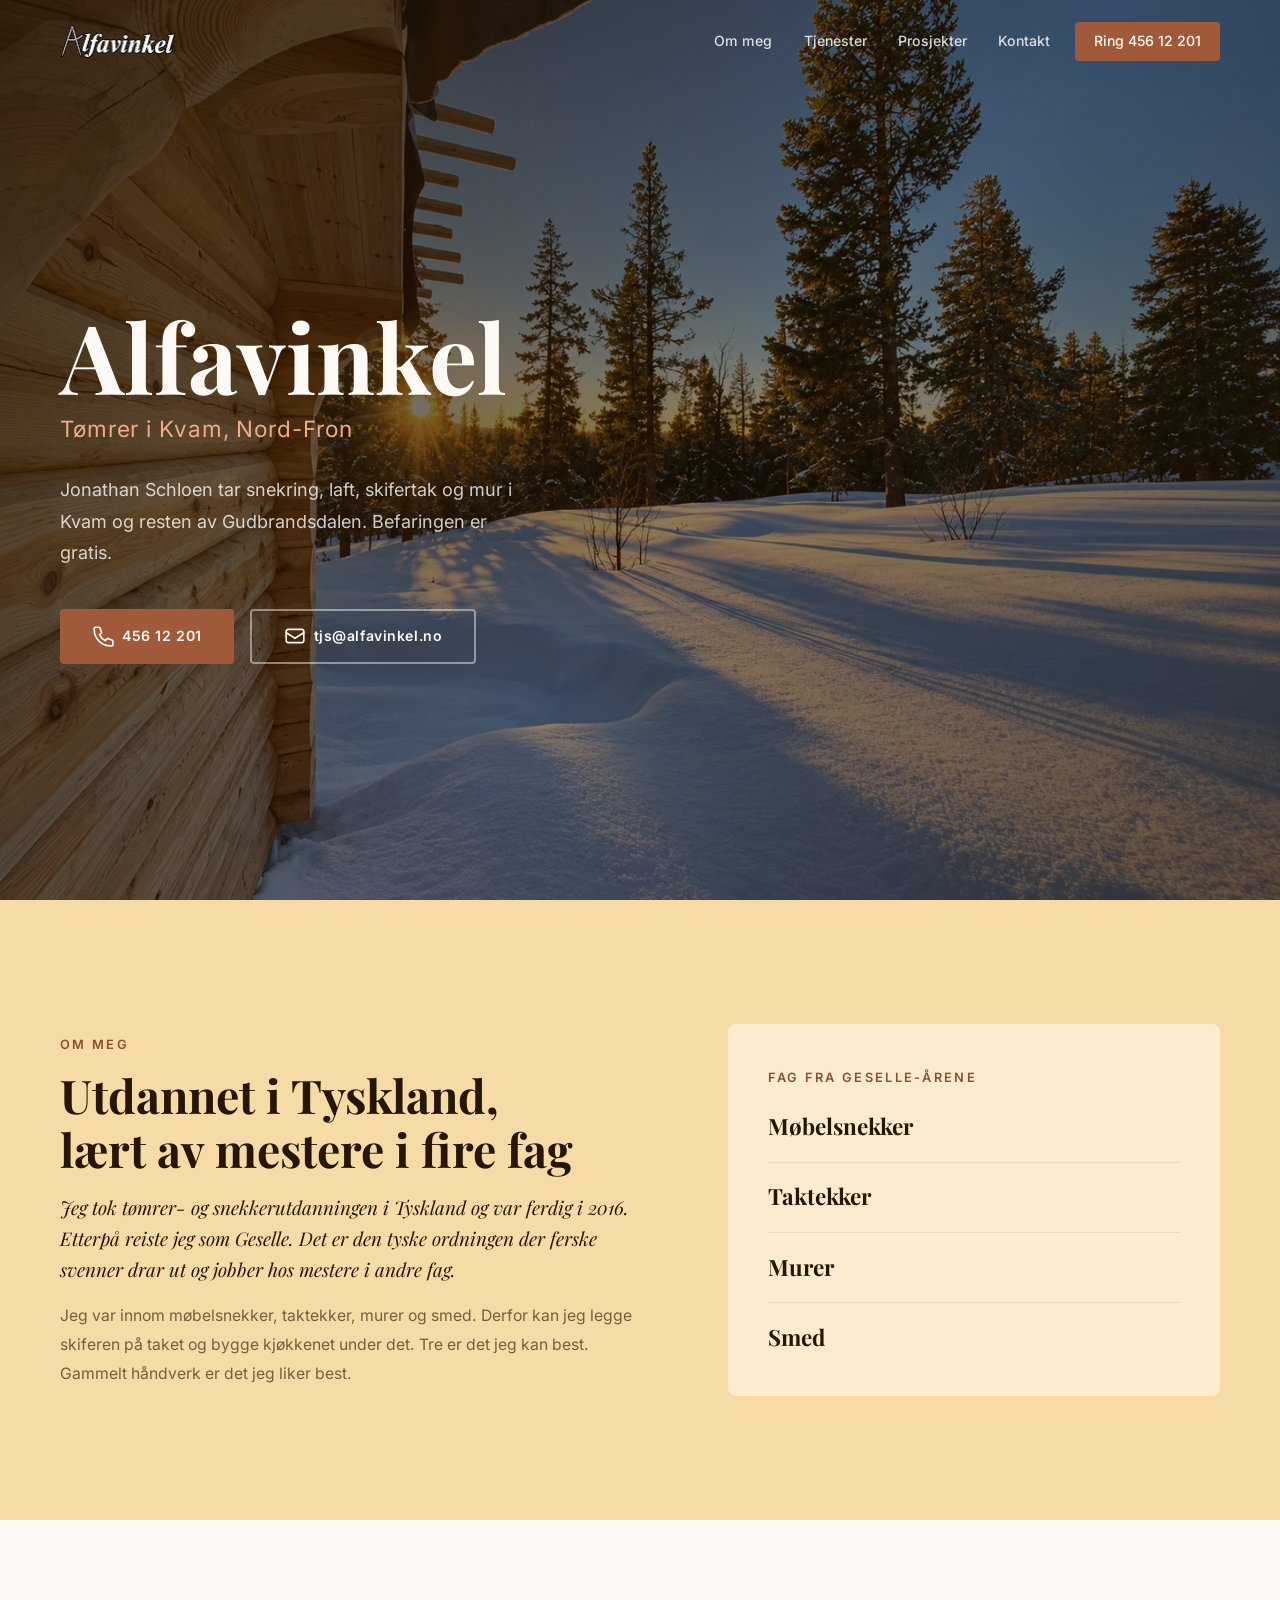
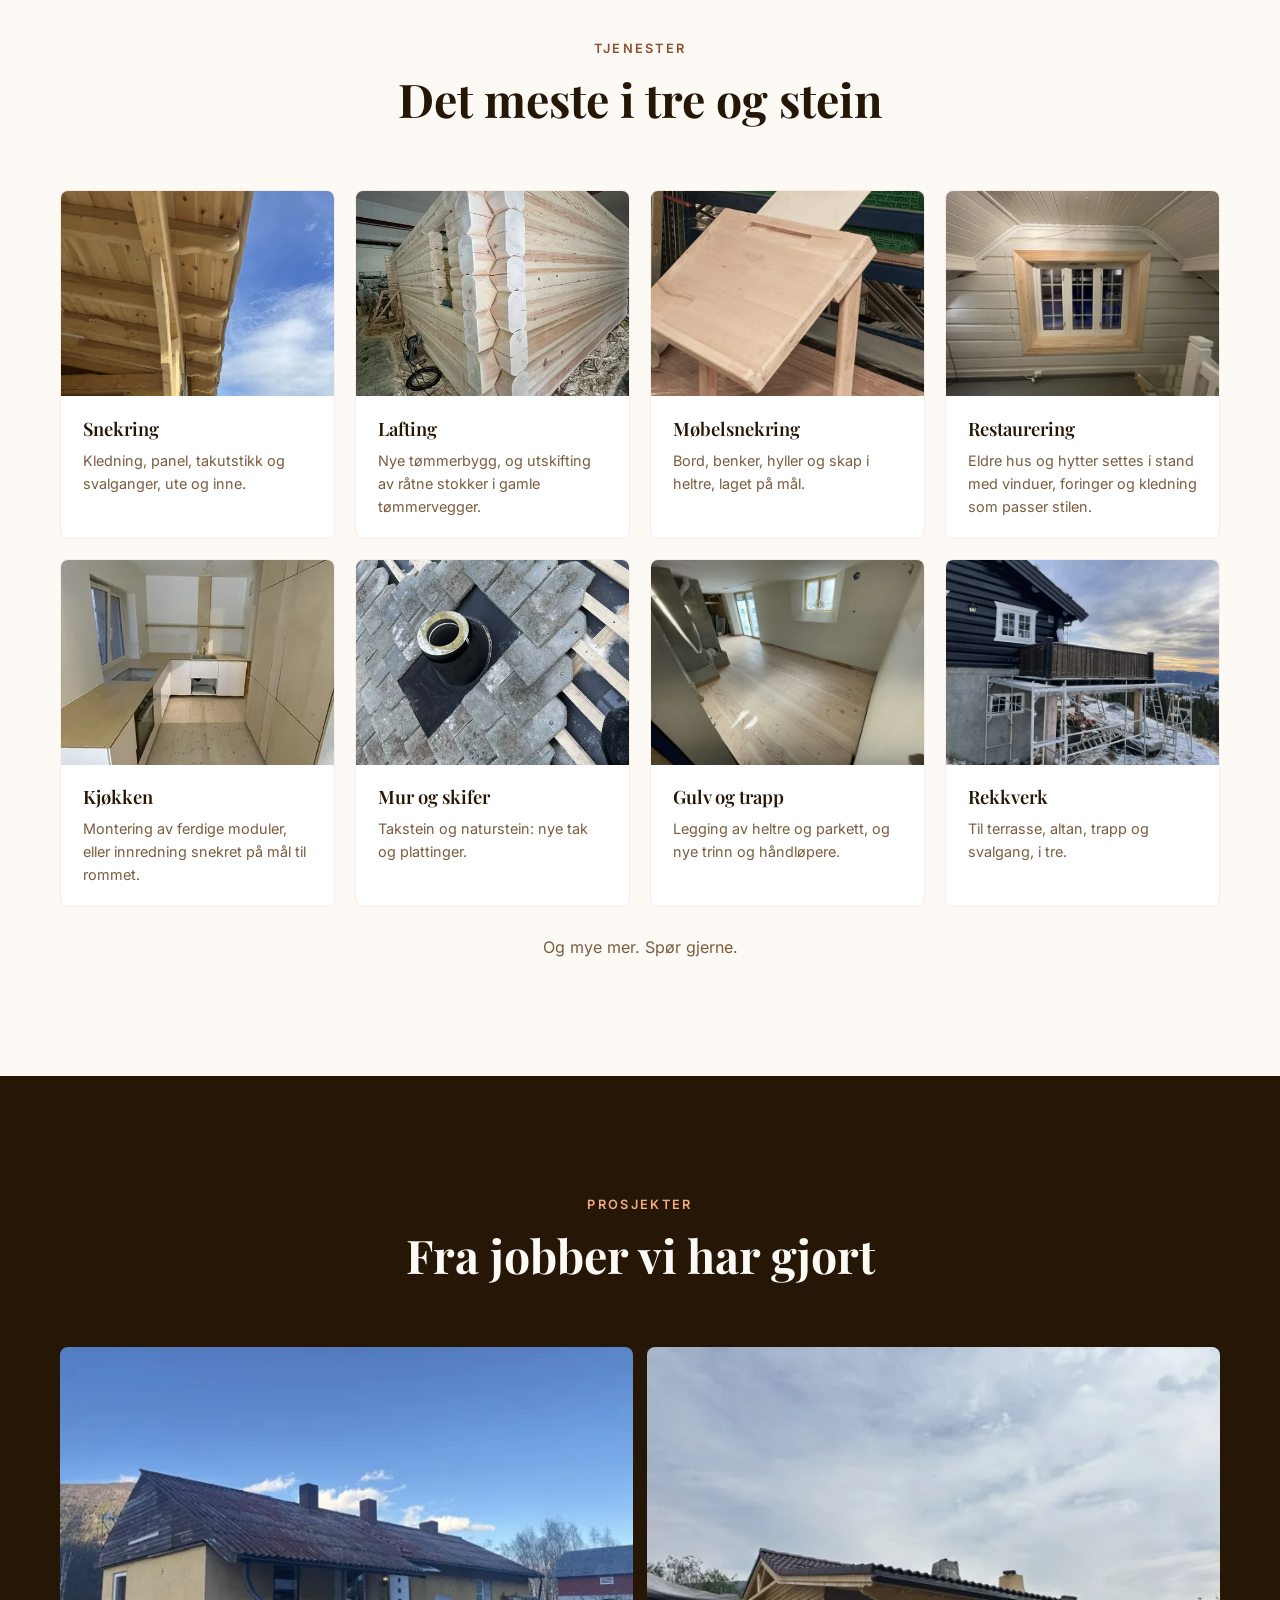
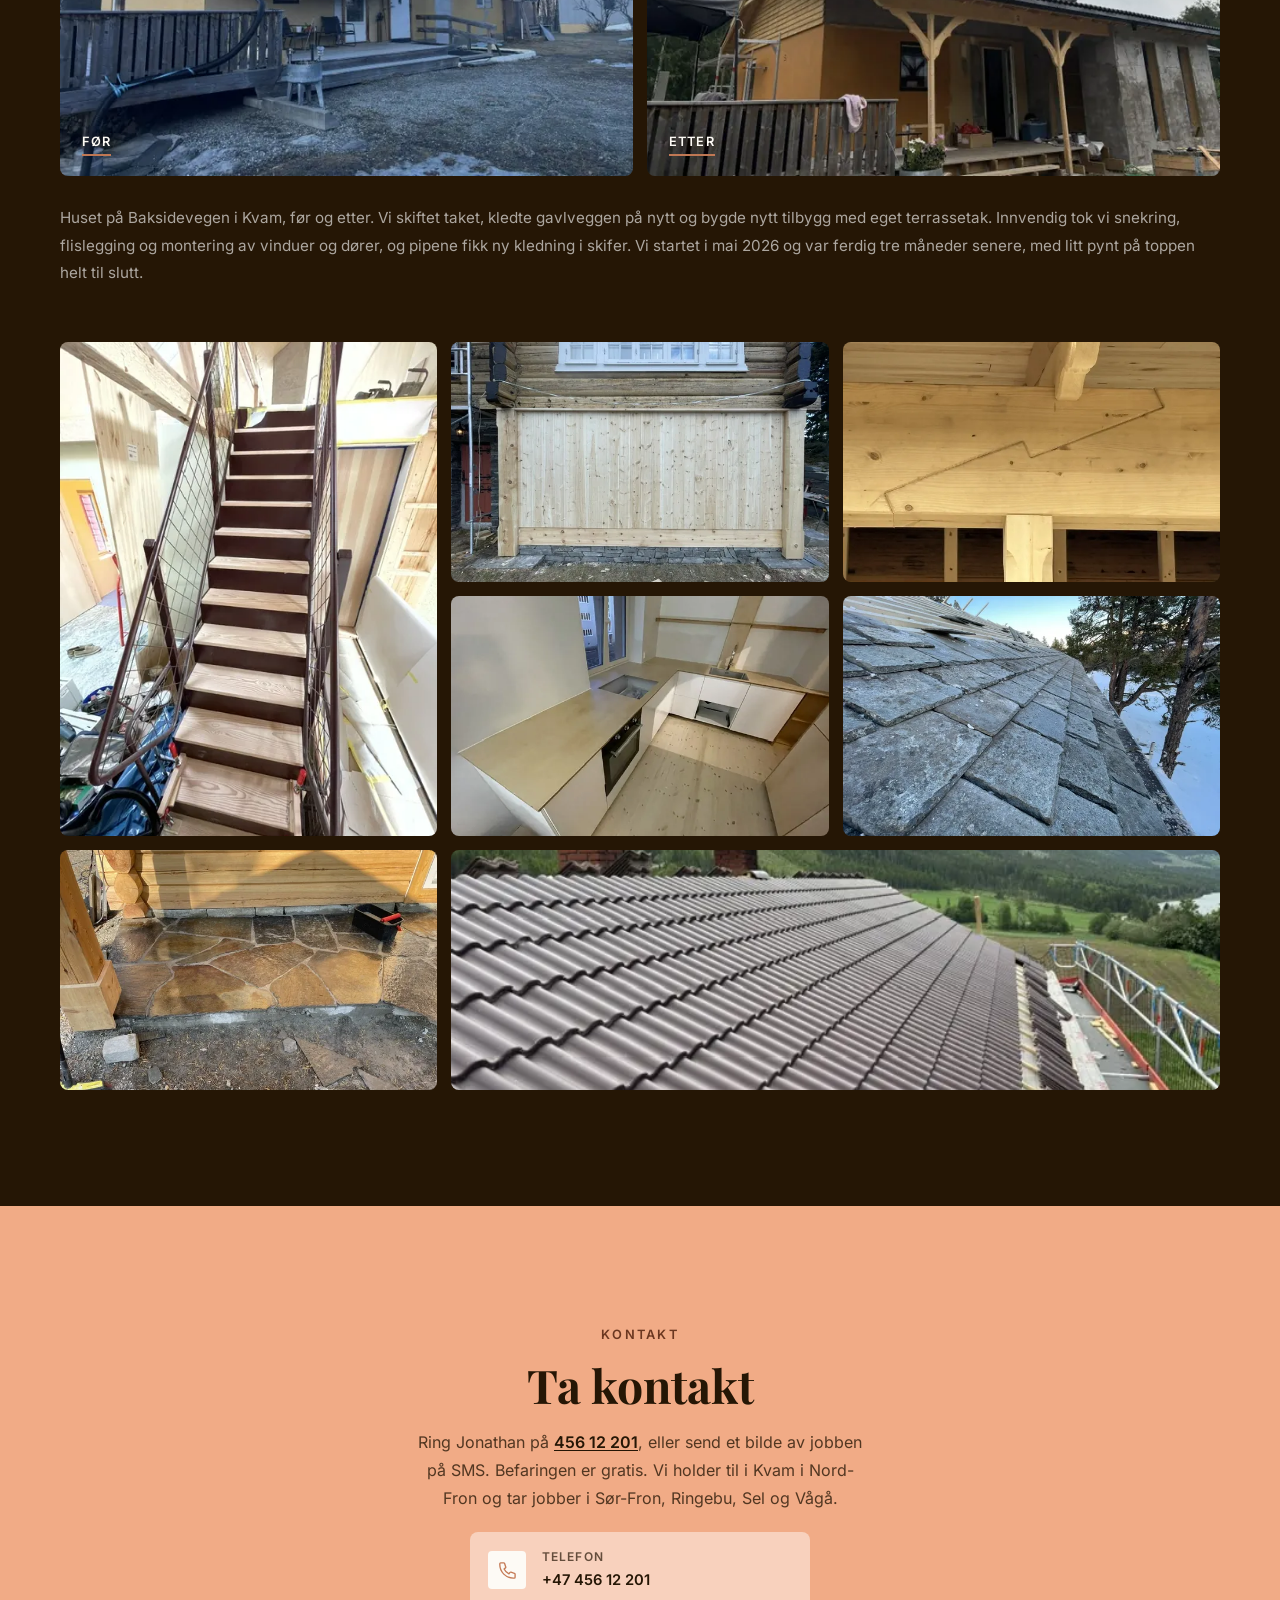
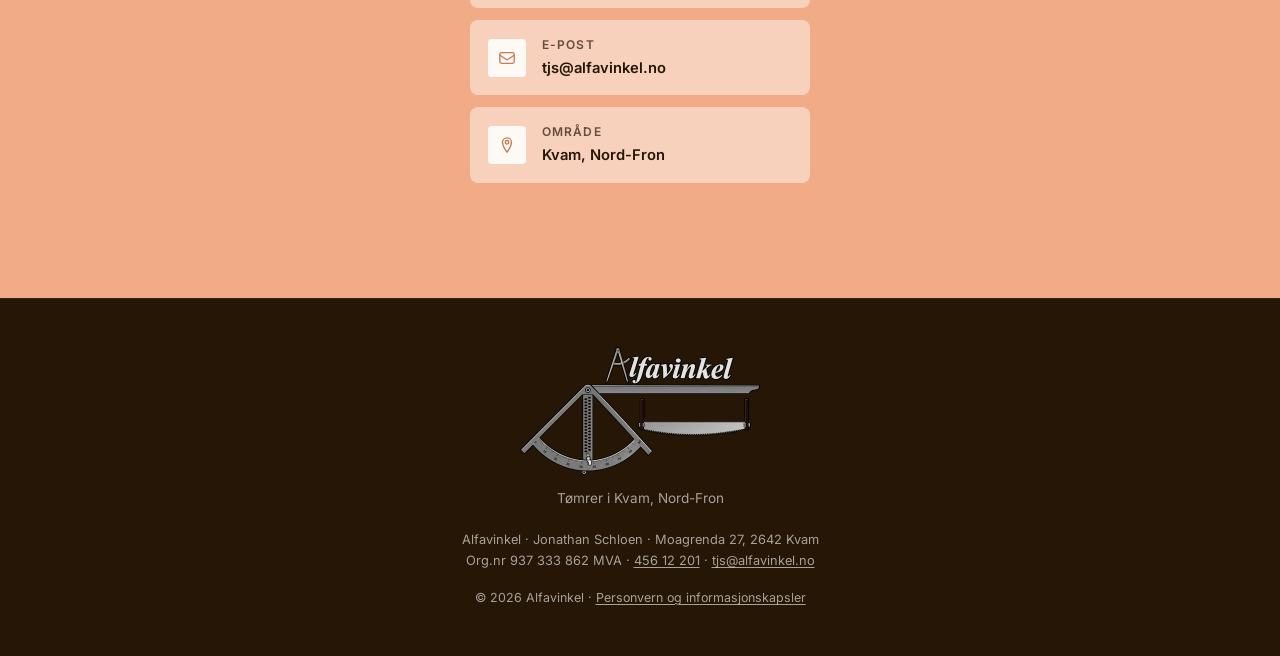
==== commit 1563b564: "Tydeligere sted og tjenester for lokalt søk - Tittel og H1 sier «Tømrer i Kvam, Nord-Fron». Undertit" ====
--- a/index.html
+++ b/index.html
@@ -3,13 +3,14 @@
 <head>
   <meta charset="UTF-8">
   <meta name="viewport" content="width=device-width, initial-scale=1.0">
-  <title>Alfavinkel | Tømrer og snekker i Kvam</title>
-  <meta name="description" content="Tømrer og snekker i Kvam. Laft, skifertak, mur og kjøkken. Gratis befaring. Ring Jonathan på 456 12 201.">
+  <title>Tømrer i Kvam, Nord-Fron | Alfavinkel</title>
+  <meta name="description" content="Tømrer i Kvam, utdannet i Tyskland. Laft, skifertak, mur og kjøkken i Kvam og nabobygdene. Gratis befaring: ring Jonathan på 456 12 201.">
   <link rel="canonical" href="https://alfavinkel.no/">
   <meta property="og:type" content="website">
   <meta property="og:locale" content="nb_NO">
-  <meta property="og:title" content="Alfavinkel | Tømrer og snekker i Kvam">
-  <meta property="og:description" content="Tømrer og snekker i Kvam. Laft, skifertak, mur og kjøkken. Gratis befaring. Ring Jonathan på 456 12 201.">
+  <meta property="og:title" content="Tømrer i Kvam, Nord-Fron | Alfavinkel">
+  <meta property="og:site_name" content="Alfavinkel">
+  <meta property="og:description" content="Tømrer i Kvam, utdannet i Tyskland. Laft, skifertak, mur og kjøkken i Kvam og nabobygdene. Gratis befaring: ring Jonathan på 456 12 201.">
   <meta property="og:url" content="https://alfavinkel.no/">
   <meta property="og:image" content="https://alfavinkel.no/images/web/laftet-bygg-solnedgang.jpg">
   <meta property="og:image:width" content="1448">
@@ -17,6 +18,10 @@
   <meta property="og:image:alt" content="Hjørne av nylaftet bygg i furu, solnedgang over snødekt furuskog">
   <link rel="preload" href="fonts/inter-latin-wght-normal.woff2" as="font" type="font/woff2" crossorigin>
   <link rel="preload" href="fonts/playfair-display-latin-wght-normal.woff2" as="font" type="font/woff2" crossorigin>
+  <link rel="icon" href="/favicon.ico" sizes="48x48">
+  <link rel="icon" href="/favicon.svg" type="image/svg+xml">
+  <link rel="icon" href="/favicon-96.png" type="image/png" sizes="96x96">
+  <link rel="apple-touch-icon" href="/apple-touch-icon.png">
   <link rel="stylesheet" href="style.css">
 </head>
 <body>
@@ -83,9 +88,8 @@
     </div>
     <div class="hero__overlay" aria-hidden="true"></div>
     <div class="container hero__content">
-      <h1 class="hero__title">Alfavinkel</h1>
-      <p class="hero__subtitle">Tømrer Jonathan Schloen</p>
-      <p class="hero__sub">Snekring, laft, skifertak og mur i Kvam og nabobygdene. Befaringen er gratis.</p>
+      <h1 class="hero__title">Alfavinkel <span class="hero__subtitle">Tømrer i Kvam, Nord-Fron</span></h1>
+      <p class="hero__sub">Jonathan Schloen tar snekring, laft, skifertak og mur i Kvam og resten av Gudbrandsdalen. Befaringen er gratis.</p>
       <div class="hero__actions">
         <a href="tel:+4745612201" class="btn btn--primary" aria-label="Ring eller send SMS: 456 12 201">
           <svg width="22" height="22" viewBox="0 0 20 20" fill="none" aria-hidden="true"><path d="M2 3C2 2.45 2.45 2 3 2H6.28C6.76 2 7.18 2.31 7.33 2.77L8.6 6.57C8.73 6.97 8.6 7.41 8.28 7.67L6.76 8.84C7.84 11.06 9.94 13.16 12.16 14.24L13.33 12.72C13.59 12.4 14.03 12.27 14.43 12.4L18.23 13.67C18.69 13.82 19 14.24 19 14.72V18C19 18.55 18.55 19 18 19H17C8.72 19 2 12.28 2 4V3Z" stroke="currentColor" stroke-width="1.5" stroke-linejoin="round"/></svg>
@@ -129,7 +133,7 @@
     <div class="container">
       <div class="section-header">
         <span class="section-label">Tjenester</span>
-        <h2 class="section-title">Hva vi gjør</h2>
+        <h2 class="section-title">Det meste i tre og stein</h2>
       </div>
       <div class="services__grid">
         <div class="service-card">
@@ -138,6 +142,7 @@
             <img src="images/web/tjeneste-snekring.jpg" alt="Nytt takutstikk i furu med utskårne knekter under svalgang" width="480" height="640" loading="lazy">
           </picture>
           <h3 class="service-card__title">Snekring</h3>
+          <p class="service-card__text">Kledning, panel, takutstikk og svalganger, ute og inne.</p>
         </div>
         <div class="service-card">
           <picture class="service-card__media">
@@ -145,6 +150,7 @@
             <img src="images/web/laftekasse-verksted.jpg" alt="Laftekasse under bygging i verksted, novhoder i furu" width="480" height="640" loading="lazy">
           </picture>
           <h3 class="service-card__title">Lafting</h3>
+          <p class="service-card__text">Nye tømmerbygg, og utskifting av råtne stokker i gamle tømmervegger.</p>
         </div>
         <div class="service-card">
           <picture class="service-card__media">
@@ -152,6 +158,7 @@
             <img src="images/web/tjeneste-mobelsnekring.jpg" alt="Skråpult i heltre, ferdig snekret i verkstedet" width="756" height="800" loading="lazy">
           </picture>
           <h3 class="service-card__title">Møbelsnekring</h3>
+          <p class="service-card__text">Bord, benker, hyller og skap i heltre, laget på mål.</p>
         </div>
         <div class="service-card">
           <picture class="service-card__media">
@@ -159,6 +166,7 @@
             <img src="images/web/tjeneste-restaurering.jpg" alt="Ny furuforing rundt smårutet vindu i gammelt hus" width="640" height="480" loading="lazy">
           </picture>
           <h3 class="service-card__title">Restaurering</h3>
+          <p class="service-card__text">Eldre hus og hytter settes i stand med vinduer, foringer og kledning som passer stilen.</p>
         </div>
         <div class="service-card">
           <picture class="service-card__media">
@@ -166,6 +174,7 @@
             <img src="images/web/tjeneste-kjokken.jpg" alt="Kjøkken med høyskap i bjørkekryssfiner og hvite fronter" width="454" height="605" loading="lazy">
           </picture>
           <h3 class="service-card__title">Kjøkken</h3>
+          <p class="service-card__text">Montering av ferdige moduler, eller innredning snekret på mål til rommet.</p>
         </div>
         <div class="service-card">
           <picture class="service-card__media">
@@ -173,6 +182,7 @@
             <img src="images/web/tjeneste-skifer.jpg" alt="Skifertak under legging rundt pipegjennomføring" width="480" height="640" loading="lazy">
           </picture>
           <h3 class="service-card__title">Mur og skifer</h3>
+          <p class="service-card__text">Takstein og naturstein: nye tak og plattinger.</p>
         </div>
         <div class="service-card">
           <picture class="service-card__media">
@@ -180,6 +190,7 @@
             <img src="images/web/tjeneste-gulv.jpg" alt="Nylagt bredt furugulv i ombygd rom" width="640" height="480" loading="lazy">
           </picture>
           <h3 class="service-card__title">Gulv og trapp</h3>
+          <p class="service-card__text">Legging av heltre og parkett, og nye trinn og håndløpere.</p>
         </div>
         <div class="service-card">
           <picture class="service-card__media">
@@ -187,6 +198,7 @@
             <img src="images/web/tjeneste-rekkverk.jpg" alt="Nytt rekkverk i mørkbeiset tre på altan ved laftet hytte" width="640" height="480" loading="lazy">
           </picture>
           <h3 class="service-card__title">Rekkverk</h3>
+          <p class="service-card__text">Til terrasse, altan, trapp og svalgang, i tre.</p>
         </div>
       </div>
       <p class="services__more">Og mye mer. Spør gjerne.</p>
@@ -359,7 +371,7 @@
       <div class="contact__inner">
         <span class="section-label">Kontakt</span>
         <h2 class="section-title">Ta kontakt</h2>
-        <p class="contact__intro">Ring Jonathan på <a href="tel:+4745612201">456 12 201</a>, eller send et bilde av jobben på SMS. Befaringen er gratis. Vi holder til i Kvam og tar gjerne jobber i nabobygdene.</p>
+        <p class="contact__intro">Ring Jonathan på <a href="tel:+4745612201">456 12 201</a>, eller send et bilde av jobben på SMS. Befaringen er gratis. Vi holder til i Kvam i Nord-Fron og tar jobber i Sør-Fron, Ringebu, Sel og Vågå.</p>
 
         <div class="contact__details">
 
@@ -389,7 +401,7 @@
             </div>
             <div>
               <span class="contact__detail-label">Område</span>
-              <span class="contact__detail-value">Kvam</span>
+              <span class="contact__detail-value">Kvam, Nord-Fron</span>
             </div>
           </div>
 
@@ -410,7 +422,7 @@
                class="footer__logo-img" width="480" height="256">
         </picture>
       </a>
-      <p class="footer__tagline">Tømrer og snekker i Kvam</p>
+      <p class="footer__tagline">Tømrer i Kvam, Nord-Fron</p>
       <address class="footer__info">
         Alfavinkel · Jonathan Schloen · Moagrenda 27, 2642 Kvam<br>
         Org.nr 937 333 862 MVA · <a href="tel:+4745612201">456 12 201</a> · <a href="mailto:tjs@alfavinkel.no">tjs@alfavinkel.no</a>
@@ -425,8 +437,12 @@
   {
     "@context": "https://schema.org",
     "@type": "HomeAndConstructionBusiness",
+    "@id": "https://alfavinkel.no/#bedrift",
     "name": "Alfavinkel",
-    "description": "Tømrer og snekker. Snekring, lafting, kjøkken, mur- og skiferarbeid og badstue.",
+    "url": "https://alfavinkel.no/",
+    "logo": "https://alfavinkel.no/images/web/logo-full.png",
+    "image": "https://alfavinkel.no/images/web/laftet-bygg-solnedgang.jpg",
+    "description": "Tømrer og snekker i Kvam. Snekring, lafting, restaurering, kjøkken, mur- og skiferarbeid.",
     "founder": { "@type": "Person", "name": "Jonathan Schloen" },
     "vatID": "NO937333862MVA",
     "taxID": "937333862",
@@ -440,7 +456,14 @@
       "addressRegion": "Innlandet",
       "addressCountry": "NO"
     },
-    "areaServed": ["Nord-Fron", "Sør-Fron", "Ringebu", "Sel", "Vågå"],
+    "areaServed": [
+      { "@type": "AdministrativeArea", "name": "Nord-Fron" },
+      { "@type": "AdministrativeArea", "name": "Sør-Fron" },
+      { "@type": "AdministrativeArea", "name": "Ringebu" },
+      { "@type": "AdministrativeArea", "name": "Sel" },
+      { "@type": "AdministrativeArea", "name": "Vågå" }
+    ],
+    "knowsAbout": ["Snekring", "Lafting", "Møbelsnekring", "Restaurering", "Kjøkken", "Skifertak", "Murarbeid", "Gulv og trapp", "Rekkverk"],
     "knowsLanguage": ["nb", "de"]
   }
   </script>
--- a/style.css
+++ b/style.css
@@ -419,16 +419,20 @@
   font-weight: 700;
   line-height: 1.0;
   color: var(--white);
-  margin-bottom: 0.5rem;
-}
-
+  margin-bottom: 1.75rem;
+}
+
+/* Undertittelen ligger inne i h1, saa Google leser «Tømrer i Kvam» som
+   sidens hovedoverskrift. Den ser ut som foer. */
 .hero__subtitle {
+  display: block;
+  margin-top: 0.5rem;
   font-family: var(--ff-body);
   font-size: clamp(1rem, 2vw, 1.4rem);
   font-weight: 400;
+  line-height: 1.6;
   letter-spacing: 0.04em;
   color: var(--warm);
-  margin-bottom: 1.75rem;
 }
 
 .hero__sub {
@@ -571,11 +575,18 @@
 }
 
 .service-card__title {
-  padding: 1.1rem 1.35rem 1.25rem;
+  padding: 1.1rem 1.35rem 0.35rem;
   font-family: var(--ff-heading);
   font-size: 1.15rem;
   font-weight: 600;
   color: var(--dark);
+}
+
+.service-card__text {
+  padding: 0 1.35rem 1.25rem;
+  font-size: 0.9rem;
+  line-height: 1.6;
+  color: var(--muted);
 }
 
 .services__more {
@@ -1040,8 +1051,13 @@
     gap: 0.75rem;
   }
   .service-card__title {
-    padding: 0.8rem 0.9rem 0.9rem;
+    padding: 0.8rem 0.9rem 0.3rem;
     font-size: 1rem;
+  }
+  .service-card__text {
+    padding: 0 0.9rem 0.9rem;
+    font-size: 0.85rem;
+    line-height: 1.5;
   }
 
   /* Gallery */
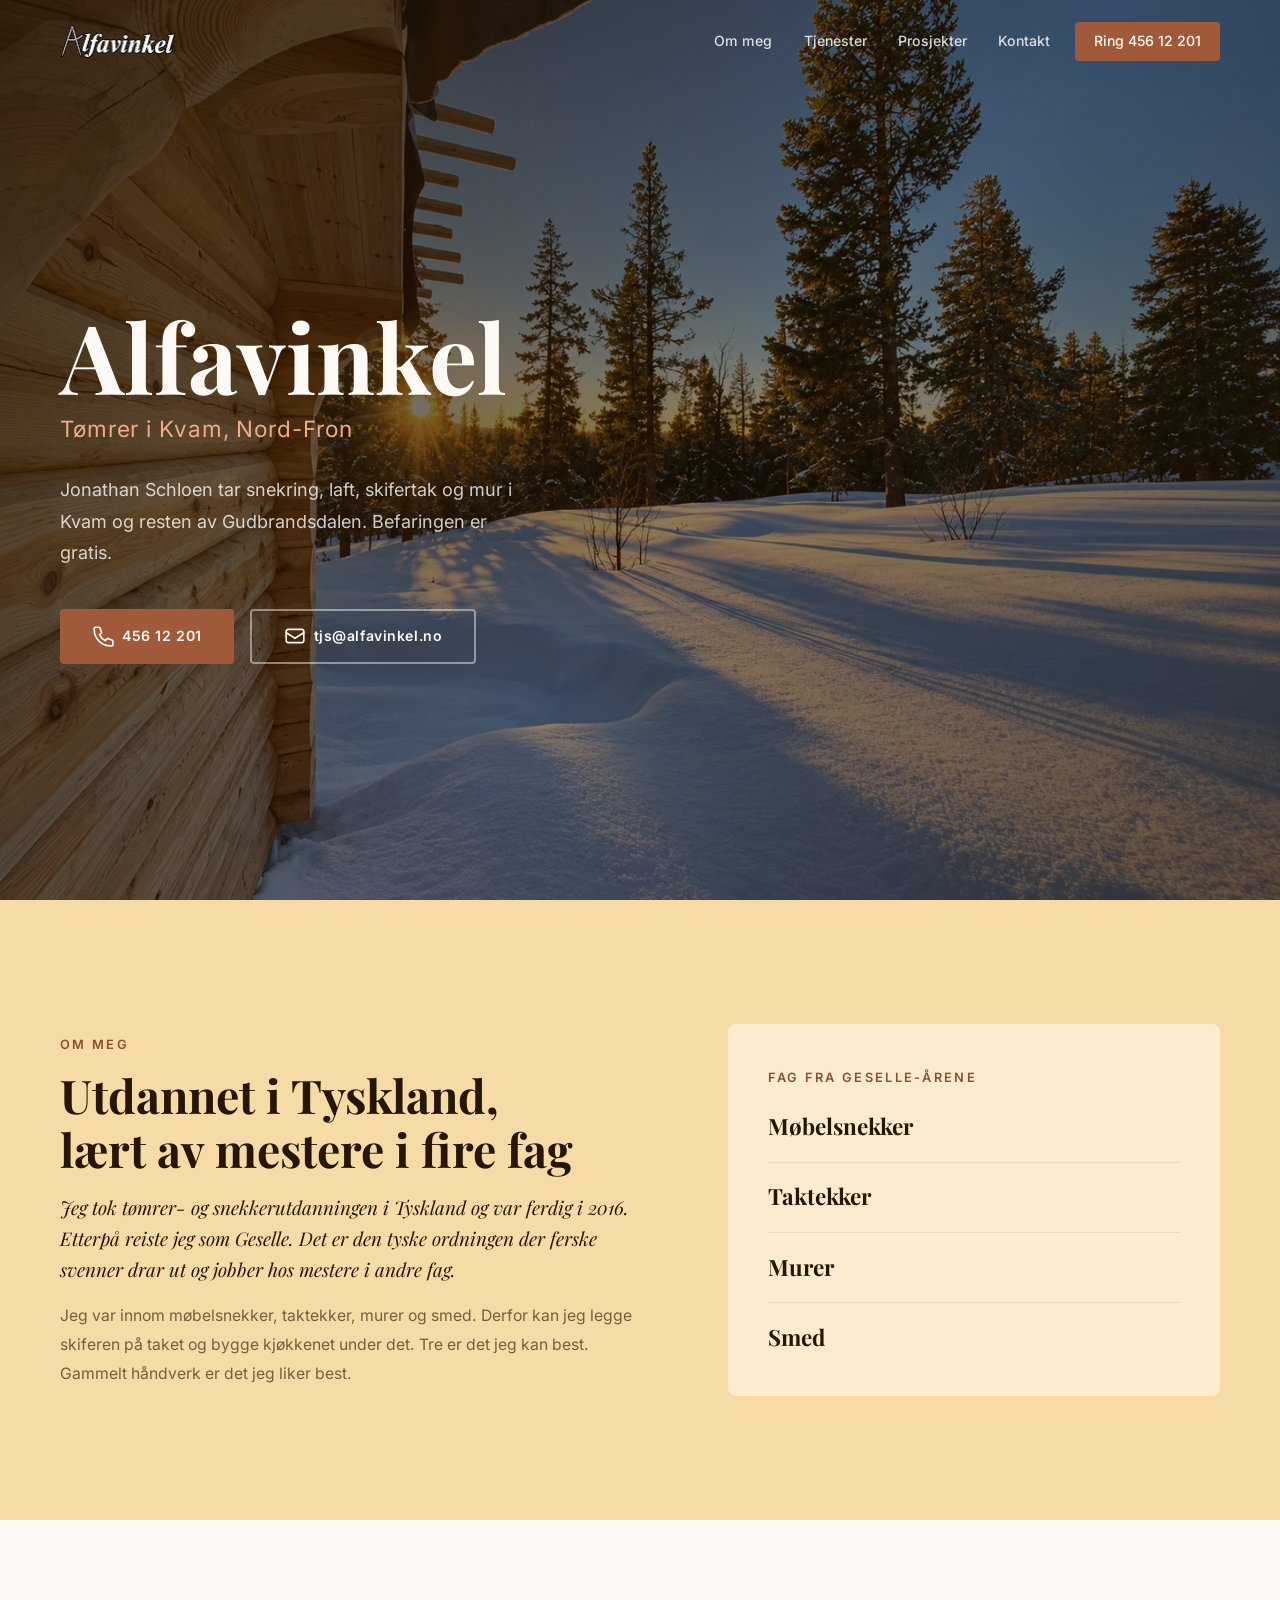
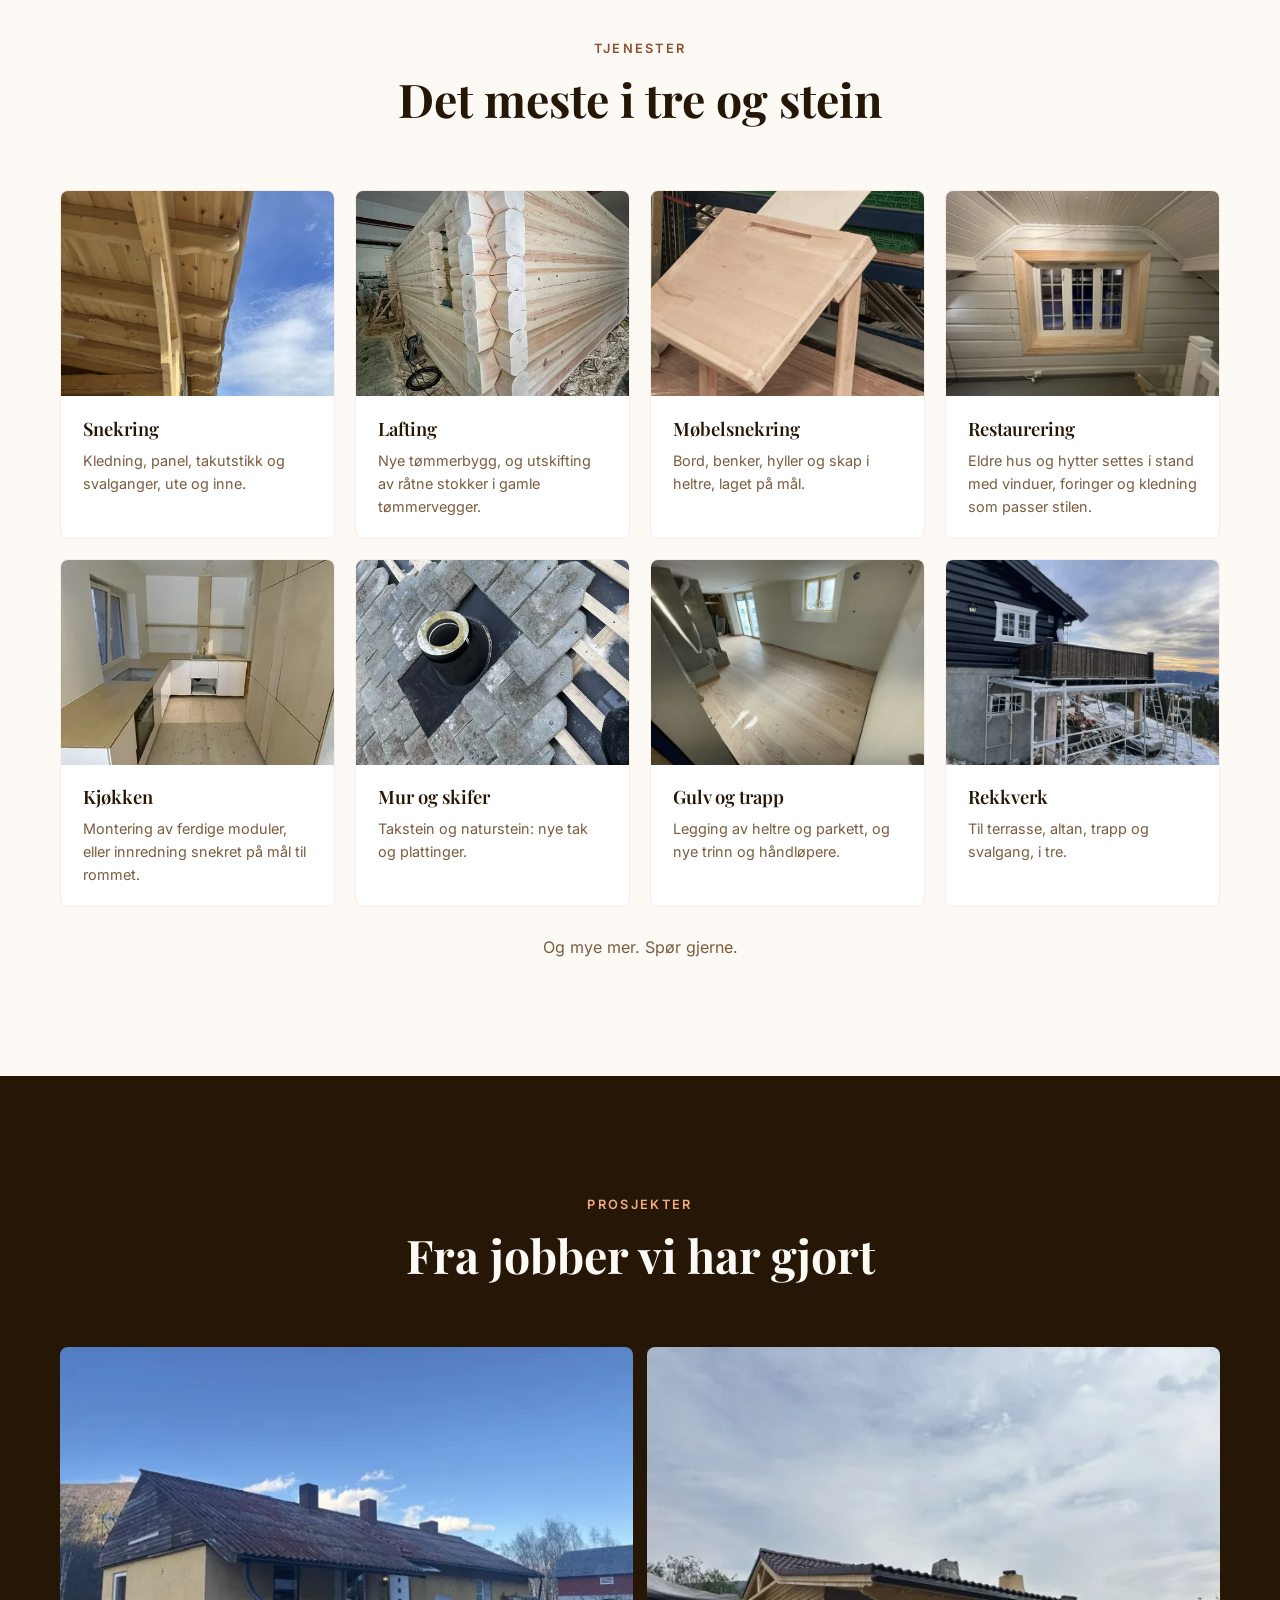
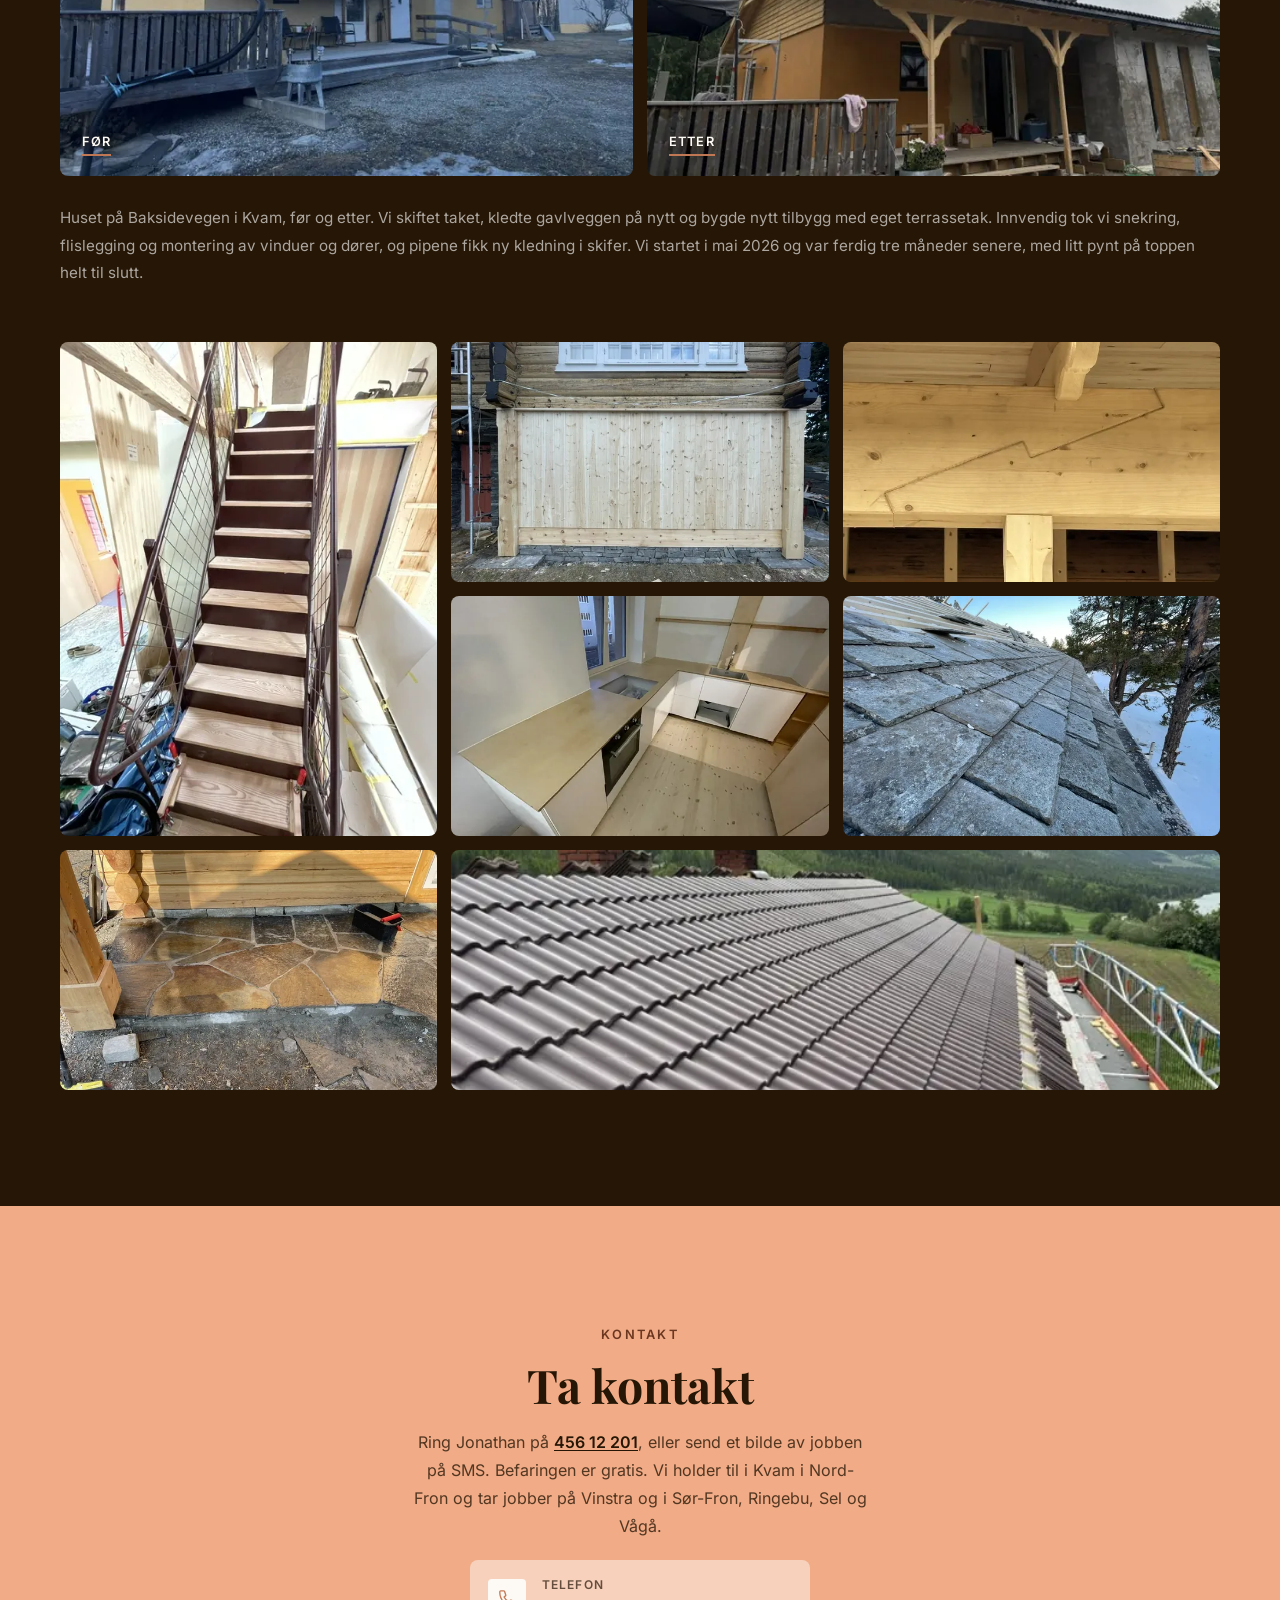
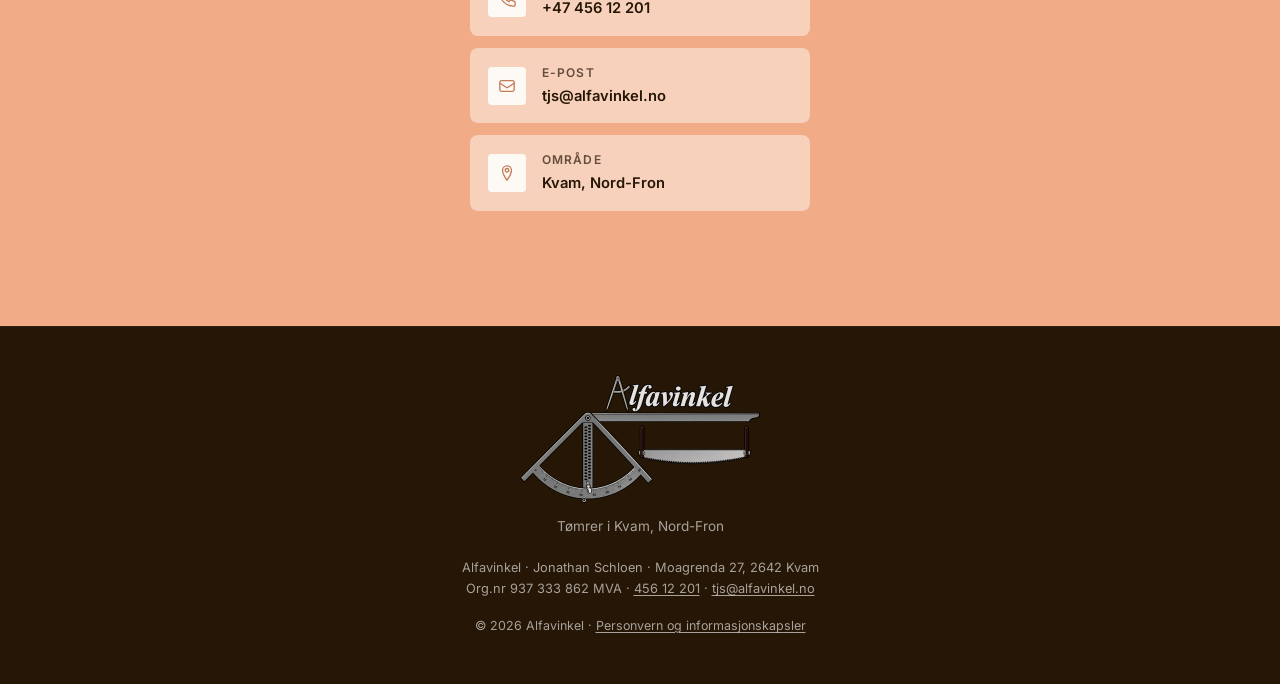
==== commit 2bf14052: "Nevn Vinstra i kontaktdelen og i områdene til Google Co-Authored-By: Claude Opus 5.5 <noreply@anthro" ====
--- a/index.html
+++ b/index.html
@@ -22,7 +22,7 @@
   <link rel="icon" href="/favicon.svg" type="image/svg+xml">
   <link rel="icon" href="/favicon-96.png" type="image/png" sizes="96x96">
   <link rel="apple-touch-icon" href="/apple-touch-icon.png">
-  <link rel="stylesheet" href="style.css">
+  <link rel="stylesheet" href="style.css?v=1563b56">
 </head>
 <body>
 
@@ -371,7 +371,7 @@
       <div class="contact__inner">
         <span class="section-label">Kontakt</span>
         <h2 class="section-title">Ta kontakt</h2>
-        <p class="contact__intro">Ring Jonathan på <a href="tel:+4745612201">456 12 201</a>, eller send et bilde av jobben på SMS. Befaringen er gratis. Vi holder til i Kvam i Nord-Fron og tar jobber i Sør-Fron, Ringebu, Sel og Vågå.</p>
+        <p class="contact__intro">Ring Jonathan på <a href="tel:+4745612201">456 12 201</a>, eller send et bilde av jobben på SMS. Befaringen er gratis. Vi holder til i Kvam i Nord-Fron og tar jobber på Vinstra og i Sør-Fron, Ringebu, Sel og Vågå.</p>
 
         <div class="contact__details">
 
@@ -458,6 +458,7 @@
     },
     "areaServed": [
       { "@type": "AdministrativeArea", "name": "Nord-Fron" },
+      { "@type": "Place", "name": "Vinstra" },
       { "@type": "AdministrativeArea", "name": "Sør-Fron" },
       { "@type": "AdministrativeArea", "name": "Ringebu" },
       { "@type": "AdministrativeArea", "name": "Sel" },
@@ -468,6 +469,6 @@
   }
   </script>
 
-  <script src="script.js"></script>
+  <script src="script.js?v=1563b56"></script>
 </body>
 </html>
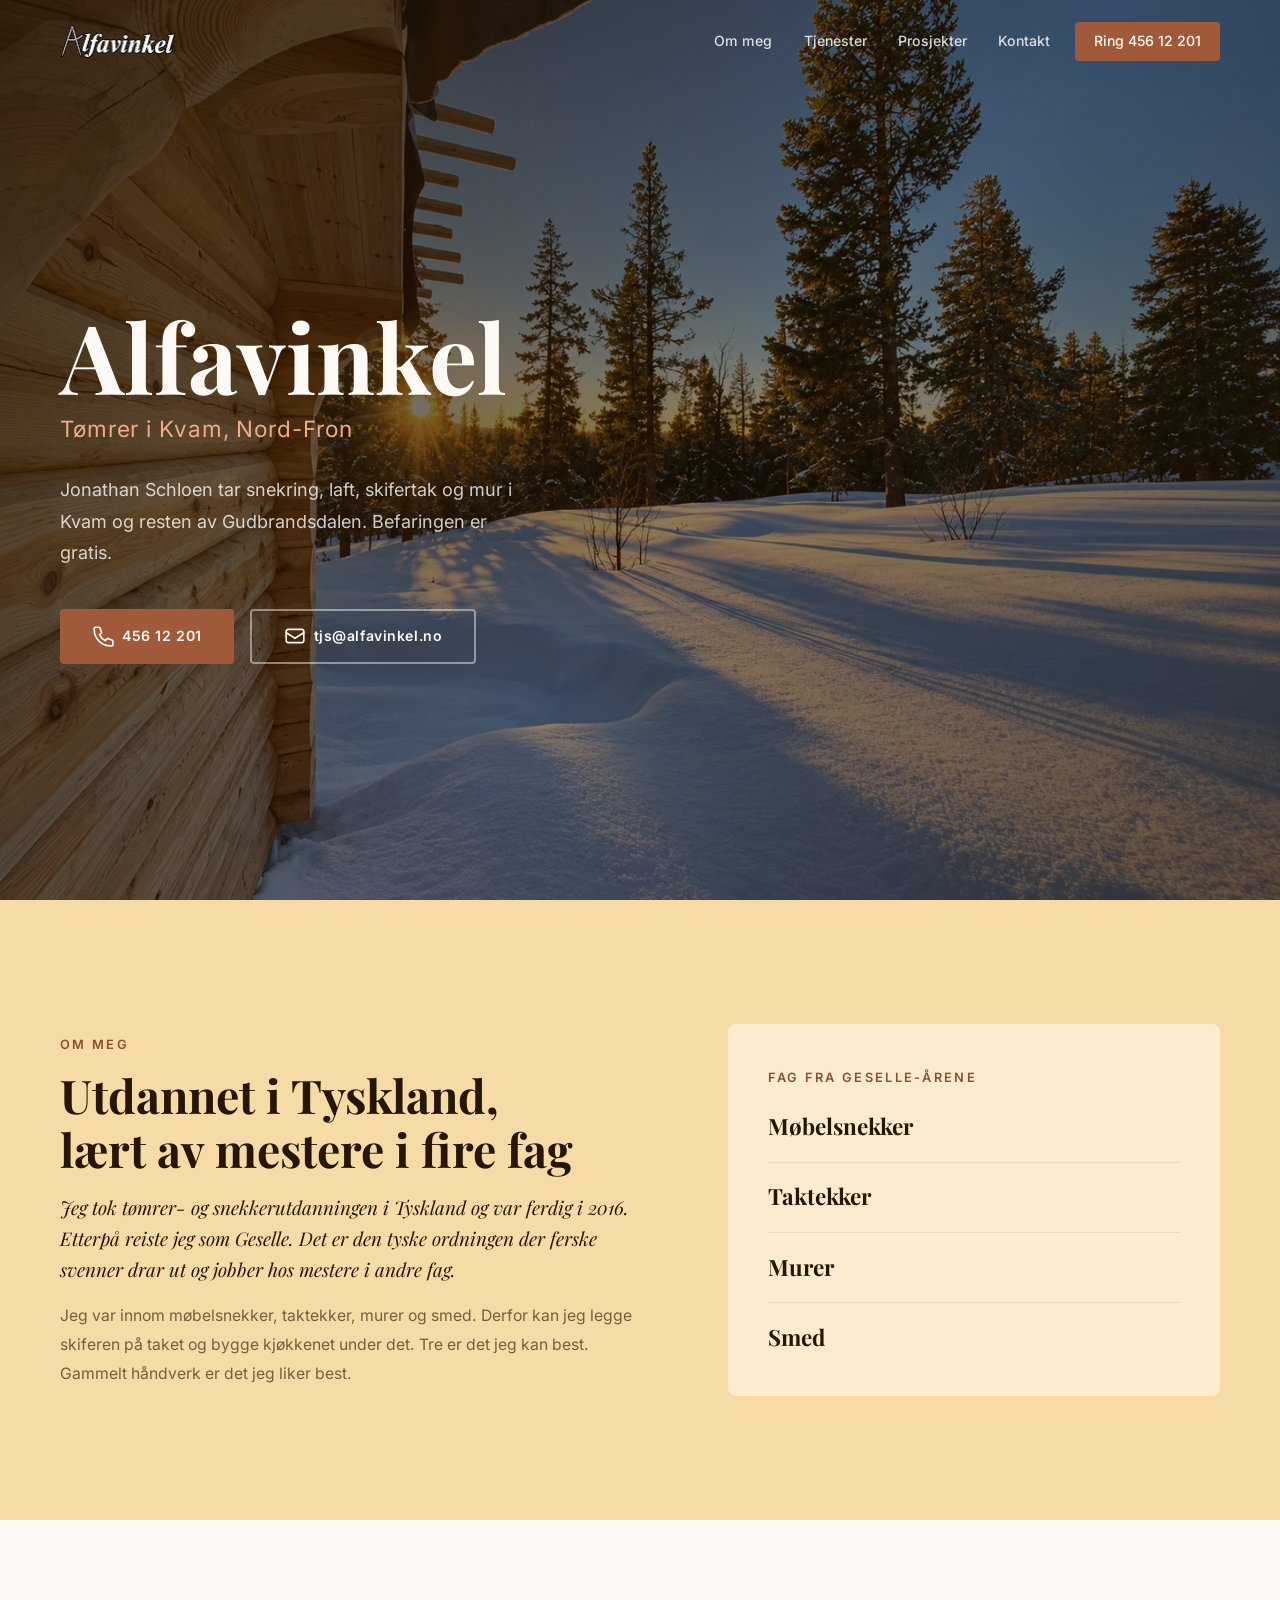
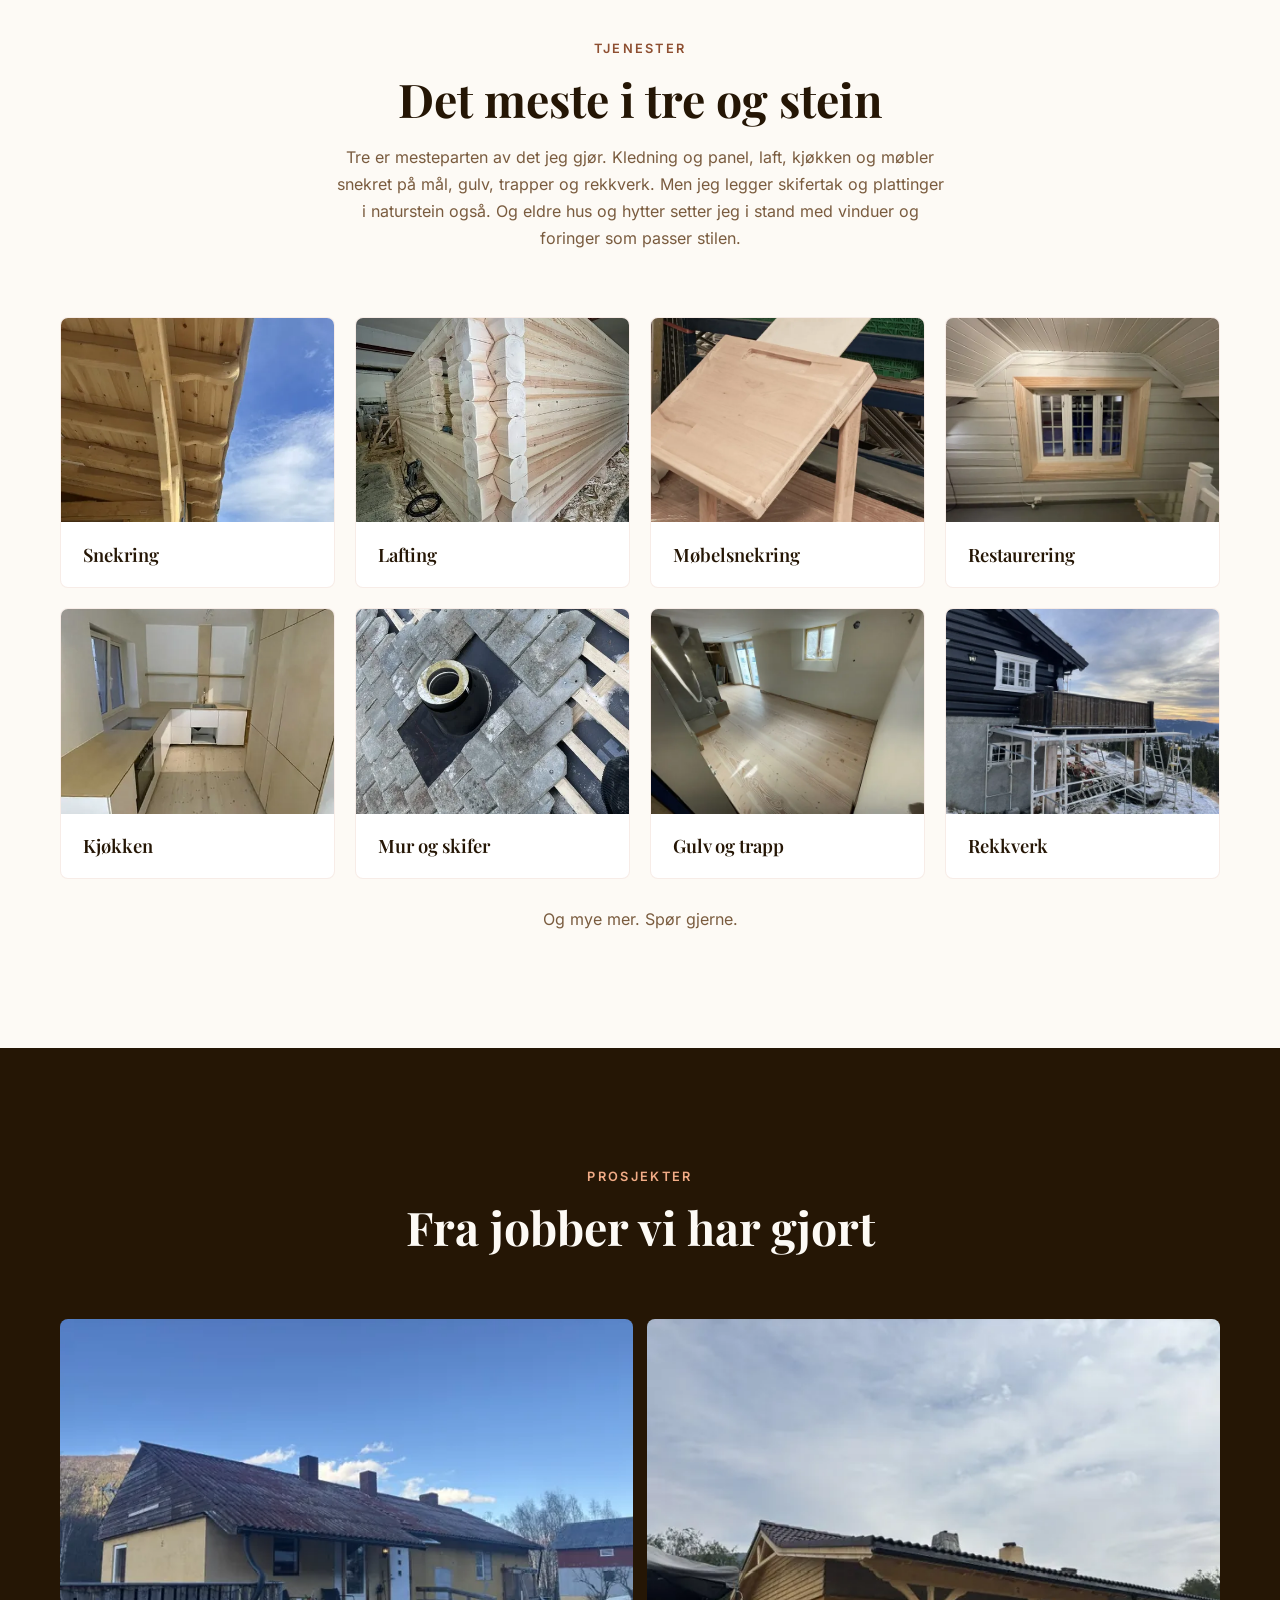
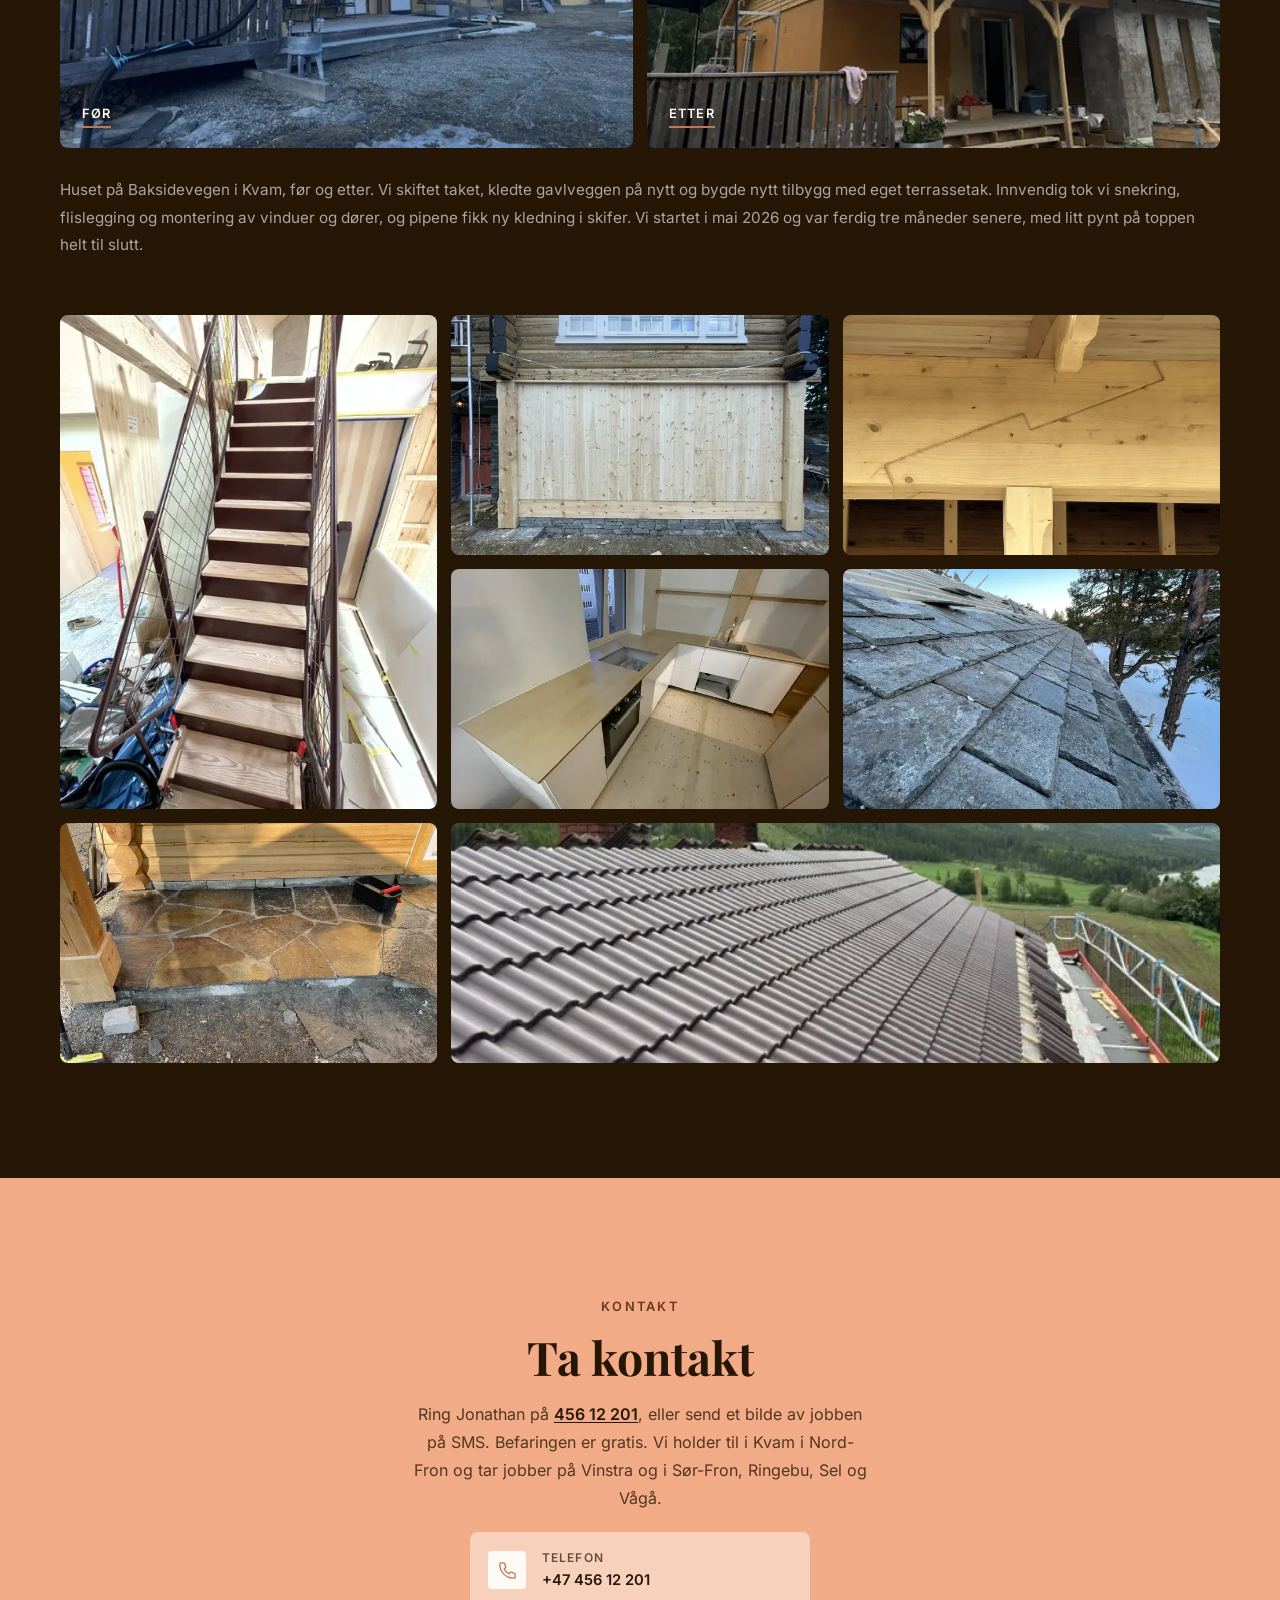
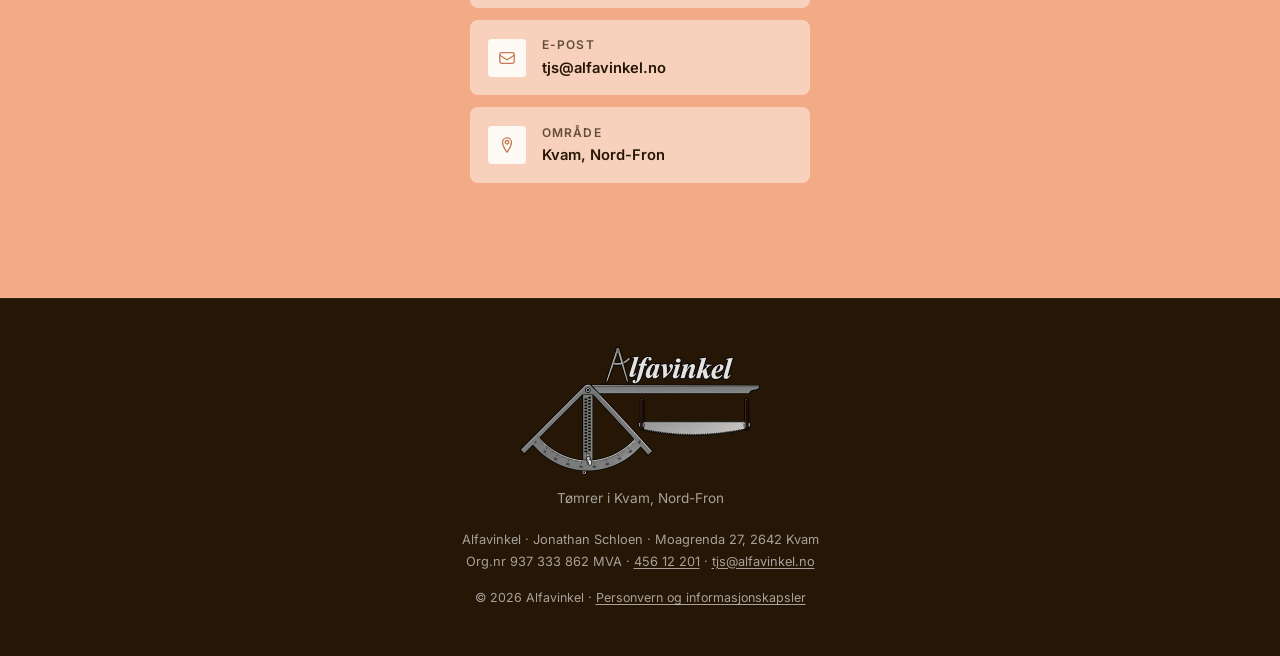
==== commit ff120c09: "Flytt tjenesteteksten til en ingress, og fiks cache-bust Underteksten paa de aatte tjenestekortene s" ====
--- a/index.html
+++ b/index.html
@@ -22,7 +22,7 @@
   <link rel="icon" href="/favicon.svg" type="image/svg+xml">
   <link rel="icon" href="/favicon-96.png" type="image/png" sizes="96x96">
   <link rel="apple-touch-icon" href="/apple-touch-icon.png">
-  <link rel="stylesheet" href="style.css?v=1563b56">
+  <link rel="stylesheet" href="style.css?v=1ba7c7b9">
 </head>
 <body>
 
@@ -95,10 +95,10 @@
           <svg width="22" height="22" viewBox="0 0 20 20" fill="none" aria-hidden="true"><path d="M2 3C2 2.45 2.45 2 3 2H6.28C6.76 2 7.18 2.31 7.33 2.77L8.6 6.57C8.73 6.97 8.6 7.41 8.28 7.67L6.76 8.84C7.84 11.06 9.94 13.16 12.16 14.24L13.33 12.72C13.59 12.4 14.03 12.27 14.43 12.4L18.23 13.67C18.69 13.82 19 14.24 19 14.72V18C19 18.55 18.55 19 18 19H17C8.72 19 2 12.28 2 4V3Z" stroke="currentColor" stroke-width="1.5" stroke-linejoin="round"/></svg>
           456 12 201
         </a>
-        <a href="mailto:tjs@alfavinkel.no" class="btn btn--outline" aria-label="Send e-post til tjs@alfavinkel.no">
+        <!--email_off--><a href="mailto:tjs@alfavinkel.no" class="btn btn--outline" aria-label="Send e-post til tjs@alfavinkel.no">
           <svg width="22" height="22" viewBox="0 0 20 20" fill="none" aria-hidden="true"><rect x="2" y="4" width="16" height="12" rx="2" stroke="currentColor" stroke-width="1.5"/><path d="M2 7L10 12L18 7" stroke="currentColor" stroke-width="1.5" stroke-linecap="round"/></svg>
           tjs@alfavinkel.no
-        </a>
+        </a><!--/email_off-->
       </div>
     </div>
   </section>
@@ -134,6 +134,7 @@
       <div class="section-header">
         <span class="section-label">Tjenester</span>
         <h2 class="section-title">Det meste i tre og stein</h2>
+        <p class="services__intro">Tre er mesteparten av det jeg gjør. Kledning og panel, laft, kjøkken og møbler snekret på mål, gulv, trapper og rekkverk. Men jeg legger skifertak og plattinger i naturstein også. Og eldre hus og hytter setter jeg i stand med vinduer og foringer som passer stilen.</p>
       </div>
       <div class="services__grid">
         <div class="service-card">
@@ -142,7 +143,6 @@
             <img src="images/web/tjeneste-snekring.jpg" alt="Nytt takutstikk i furu med utskårne knekter under svalgang" width="480" height="640" loading="lazy">
           </picture>
           <h3 class="service-card__title">Snekring</h3>
-          <p class="service-card__text">Kledning, panel, takutstikk og svalganger, ute og inne.</p>
         </div>
         <div class="service-card">
           <picture class="service-card__media">
@@ -150,7 +150,6 @@
             <img src="images/web/laftekasse-verksted.jpg" alt="Laftekasse under bygging i verksted, novhoder i furu" width="480" height="640" loading="lazy">
           </picture>
           <h3 class="service-card__title">Lafting</h3>
-          <p class="service-card__text">Nye tømmerbygg, og utskifting av råtne stokker i gamle tømmervegger.</p>
         </div>
         <div class="service-card">
           <picture class="service-card__media">
@@ -158,7 +157,6 @@
             <img src="images/web/tjeneste-mobelsnekring.jpg" alt="Skråpult i heltre, ferdig snekret i verkstedet" width="756" height="800" loading="lazy">
           </picture>
           <h3 class="service-card__title">Møbelsnekring</h3>
-          <p class="service-card__text">Bord, benker, hyller og skap i heltre, laget på mål.</p>
         </div>
         <div class="service-card">
           <picture class="service-card__media">
@@ -166,7 +164,6 @@
             <img src="images/web/tjeneste-restaurering.jpg" alt="Ny furuforing rundt smårutet vindu i gammelt hus" width="640" height="480" loading="lazy">
           </picture>
           <h3 class="service-card__title">Restaurering</h3>
-          <p class="service-card__text">Eldre hus og hytter settes i stand med vinduer, foringer og kledning som passer stilen.</p>
         </div>
         <div class="service-card">
           <picture class="service-card__media">
@@ -174,7 +171,6 @@
             <img src="images/web/tjeneste-kjokken.jpg" alt="Kjøkken med høyskap i bjørkekryssfiner og hvite fronter" width="454" height="605" loading="lazy">
           </picture>
           <h3 class="service-card__title">Kjøkken</h3>
-          <p class="service-card__text">Montering av ferdige moduler, eller innredning snekret på mål til rommet.</p>
         </div>
         <div class="service-card">
           <picture class="service-card__media">
@@ -182,7 +178,6 @@
             <img src="images/web/tjeneste-skifer.jpg" alt="Skifertak under legging rundt pipegjennomføring" width="480" height="640" loading="lazy">
           </picture>
           <h3 class="service-card__title">Mur og skifer</h3>
-          <p class="service-card__text">Takstein og naturstein: nye tak og plattinger.</p>
         </div>
         <div class="service-card">
           <picture class="service-card__media">
@@ -190,7 +185,6 @@
             <img src="images/web/tjeneste-gulv.jpg" alt="Nylagt bredt furugulv i ombygd rom" width="640" height="480" loading="lazy">
           </picture>
           <h3 class="service-card__title">Gulv og trapp</h3>
-          <p class="service-card__text">Legging av heltre og parkett, og nye trinn og håndløpere.</p>
         </div>
         <div class="service-card">
           <picture class="service-card__media">
@@ -198,7 +192,6 @@
             <img src="images/web/tjeneste-rekkverk.jpg" alt="Nytt rekkverk i mørkbeiset tre på altan ved laftet hytte" width="640" height="480" loading="lazy">
           </picture>
           <h3 class="service-card__title">Rekkverk</h3>
-          <p class="service-card__text">Til terrasse, altan, trapp og svalgang, i tre.</p>
         </div>
       </div>
       <p class="services__more">Og mye mer. Spør gjerne.</p>
@@ -385,7 +378,7 @@
             </div>
           </a>
 
-          <a href="mailto:tjs@alfavinkel.no" class="contact__detail-item">
+          <!--email_off--><a href="mailto:tjs@alfavinkel.no" class="contact__detail-item">
             <div class="contact__detail-icon" aria-hidden="true">
               <svg width="18" height="18" viewBox="0 0 20 20" fill="none"><rect x="2" y="4" width="16" height="12" rx="2" stroke="currentColor" stroke-width="1.5"/><path d="M2 7L10 12L18 7" stroke="currentColor" stroke-width="1.5" stroke-linecap="round"/></svg>
             </div>
@@ -393,7 +386,7 @@
               <span class="contact__detail-label">E-post</span>
               <span class="contact__detail-value">tjs@alfavinkel.no</span>
             </div>
-          </a>
+          </a><!--/email_off-->
 
           <div class="contact__detail-item">
             <div class="contact__detail-icon" aria-hidden="true">
@@ -425,9 +418,9 @@
       <p class="footer__tagline">Tømrer i Kvam, Nord-Fron</p>
       <address class="footer__info">
         Alfavinkel · Jonathan Schloen · Moagrenda 27, 2642 Kvam<br>
-        Org.nr 937 333 862 MVA · <a href="tel:+4745612201">456 12 201</a> · <a href="mailto:tjs@alfavinkel.no">tjs@alfavinkel.no</a>
+        Org.nr 937 333 862 MVA · <a href="tel:+4745612201">456 12 201</a> · <!--email_off--><a href="mailto:tjs@alfavinkel.no">tjs@alfavinkel.no</a><!--/email_off-->
       </address>
-      <p class="footer__copy">© 2026 Alfavinkel · <a href="personvern.html">Personvern og informasjonskapsler</a></p>
+      <p class="footer__copy">© 2026 Alfavinkel · <a href="/personvern">Personvern og informasjonskapsler</a></p>
     </div>
   </footer>
 
@@ -469,6 +462,6 @@
   }
   </script>
 
-  <script src="script.js?v=1563b56"></script>
+  <script src="script.js?v=07f95414"></script>
 </body>
 </html>
--- a/style.css
+++ b/style.css
@@ -575,17 +575,23 @@
 }
 
 .service-card__title {
-  padding: 1.1rem 1.35rem 0.35rem;
+  /* Lik luft over og under. Underteksten under tittelen ga bunnluften
+     foer, og da den ble fjernet sto tittelen for tett paa kortkanten. */
+  padding: 1.1rem 1.35rem;
   font-family: var(--ff-heading);
   font-size: 1.15rem;
   font-weight: 600;
   color: var(--dark);
 }
 
-.service-card__text {
-  padding: 0 1.35rem 1.25rem;
-  font-size: 0.9rem;
-  line-height: 1.6;
+/* Ingressen baerer ordene som sto under hvert kort foer. Synlig for alle,
+   ikke gjemt for Googles skyld. Samme dempede farge som resten av
+   seksjonsteksten, og smal nok til at linjene er behagelige aa lese. */
+.services__intro {
+  max-width: 38rem;
+  margin: 1.1rem auto 0;
+  font-size: 1rem;
+  line-height: 1.7;
   color: var(--muted);
 }
 
@@ -1051,13 +1057,8 @@
     gap: 0.75rem;
   }
   .service-card__title {
-    padding: 0.8rem 0.9rem 0.3rem;
+    padding: 0.8rem 0.9rem;
     font-size: 1rem;
-  }
-  .service-card__text {
-    padding: 0 0.9rem 0.9rem;
-    font-size: 0.85rem;
-    line-height: 1.5;
   }
 
   /* Gallery */
